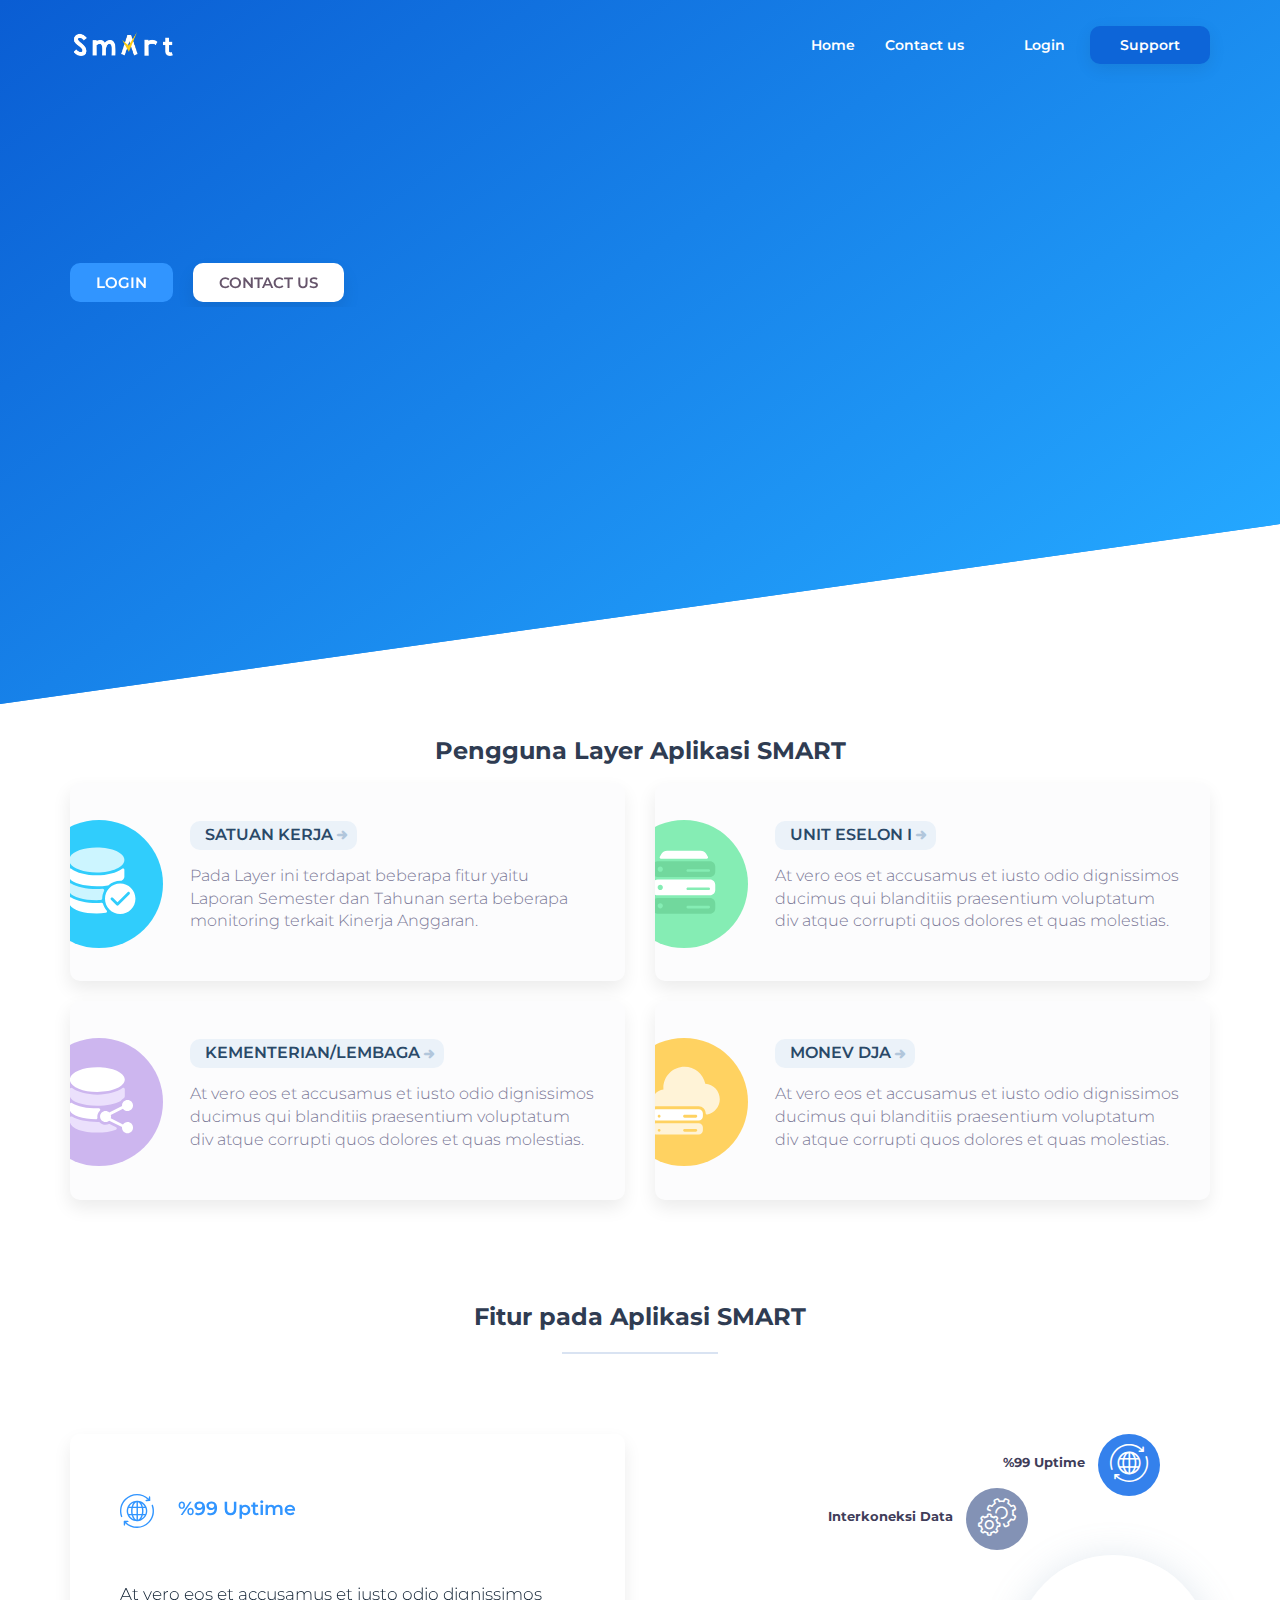
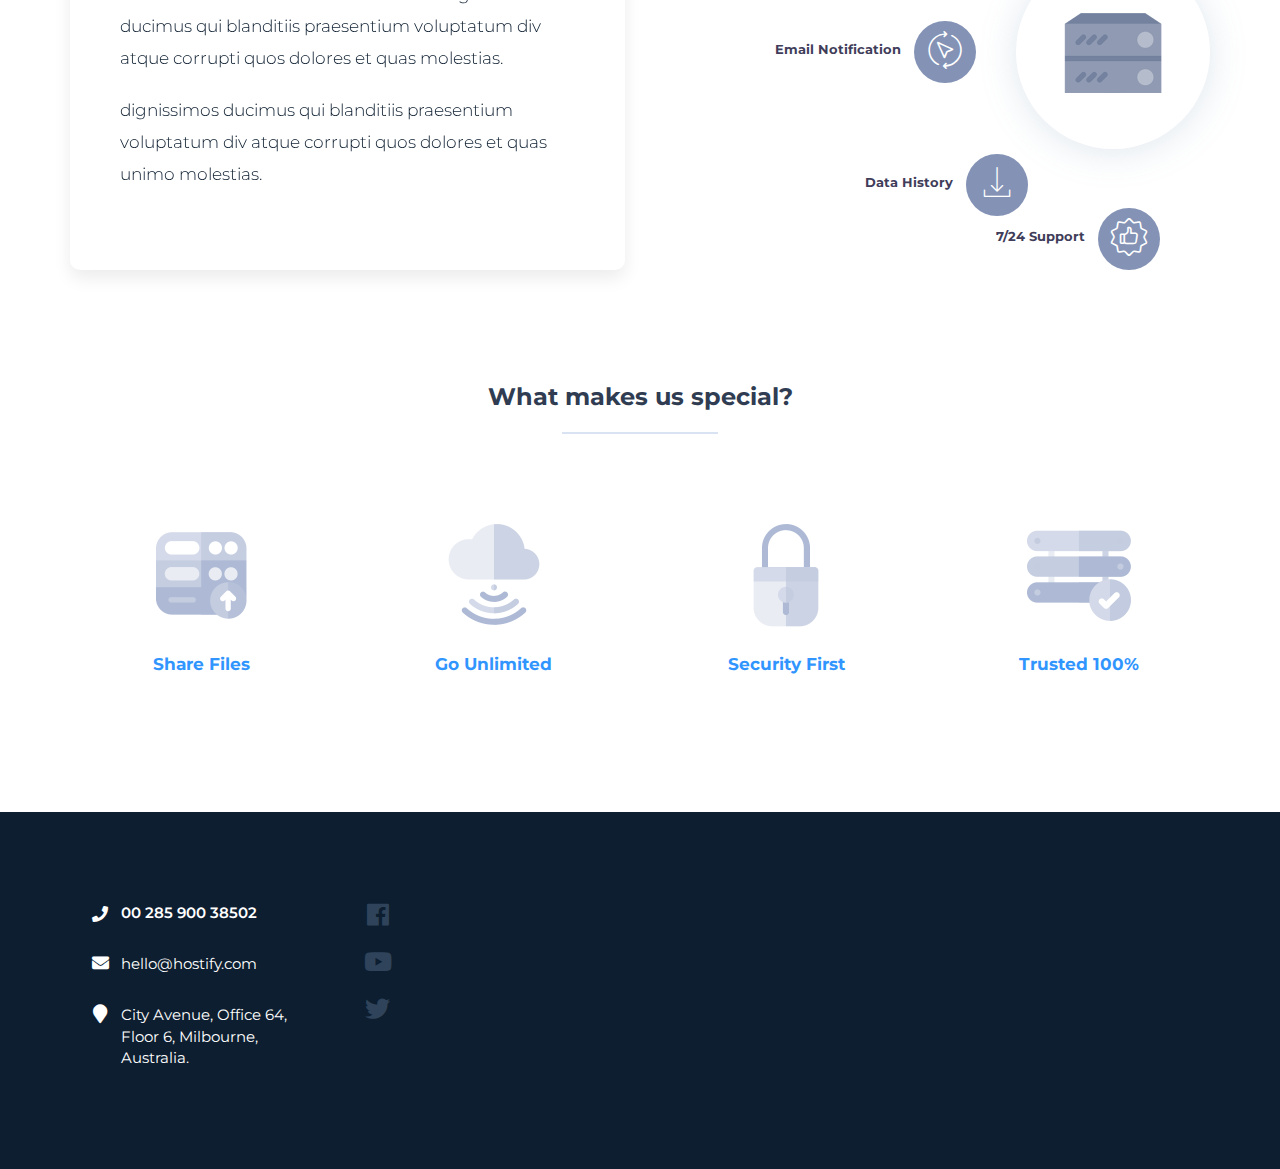
==== index.html @ e8f820e5 "Update index.html" ====
<!doctype html>
<html>
<head>
<meta charset="UTF-8">
<meta name="viewport" content="width=device-width, initial-scale=1.0,maximum-scale=1.0, user-scalable=no">
<title>Monev Kemenkeu</title>
<link rel="stylesheet" type="text/css" href="css/bootstrap.min.css">
<link rel="stylesheet" type="text/css" href="css/bootstrap-slider.min.css">
<link rel="stylesheet" type="text/css" href="css/fontawesome-all.min.css">
<link rel="stylesheet" type="text/css" href="css/slick.css">
<link rel="stylesheet" type="text/css" href="css/style.css">
<link rel="stylesheet" type="text/css" href="css/custom.css">
</head>

<body>
<div id="header-holder" class="main-header">
    <div class="bg-animation">
        <div class="graphic-show">
            <img class="fix-size" src="images/graphic1.png" alt="">
            <img class="img img1" src="images/graphic1.png" alt="">
            <img class="img img2" src="images/graphic2.png" alt="">
            <img class="img img3" src="images/graphic3.png" alt="">
        </div>
    </div>
    <nav id="nav" class="navbar navbar-default navbar-full">
        <div class="container-fluid">
            <div class="container container-nav">
                <div class="row">
                    <div class="col-md-12">
                        <div class="navbar-header">
                            <button aria-expanded="false" type="button" class="navbar-toggle collapsed" data-toggle="collapse" data-target="#bs">
                                <span class="icon-bar"></span>
                                <span class="icon-bar"></span>
                                <span class="icon-bar"></span>
                            </button>
                            <a class="logo-holder" href="index.html">
                                <div class="logo" style="width:150px;height:25px"></div>
                            </a>
                        </div>
                        <div style="height: 1px;" role="main" aria-expanded="false" class="navbar-collapse collapse" id="bs">
                            <ul class="nav navbar-nav navbar-right">
                                <li><a href="index.html">Home</a></li>
                                <li><a href="contact.html">Contact us</a></li>
                                <li><a class="login-button" href="https://monev.kemenkeu.go.id/">Login</a></li>
                                <li class="support-button-holder support-dropdown">
                                    <a class="support-button" href="#">Support</a>
                                    <ul class="dropdown-menu">
                                      <li><a href="#"><i class="fas fa-phone"></i>Call Center : 14090 ext 2.</a></li>
                                      <li><a href="#"><i class="fas fa-comments"></i>Start a WhatsApp</a></li>
                                      <li><a href="#"><i class="fas fa-ticket-alt"></i>Open a ticket</a></li>
                                      <li><a href="#"><i class="fas fa-book"></i>Knowledge base</a></li>
                                    </ul>
                                </li>
                            </ul>
                        </div>
                    </div>
                </div>
            </div>
        </div>
    </nav>
    <div id="top-content" class="container-fluid">
        <div class="container">
            <div class="row">
                <div class="col-md-6">
                    <div id="main-slider">
                        <div class="slide">
                            <div class="noti-holder">
                                <a href="#">
                                    <div class="noti">
                                        <span class="badge">New</span><span class="text">Menu Monitoring Data Histori.</span>
                                    </div>
                                </a>
                            </div>
                            <div class="spacer"></div>
                        
                            <div class="btn-holder">
                                <a href="https://monev.kemenkeu.go.id/" class="ybtn ybtn-header-color">Login</a><a href="contact.html" class="ybtn ybtn-white ybtn-shadow">Contact Us</a>
                            </div>
                        </div>
                    </div>
                </div>
                <div class="col-md-6">
                    <img class="header-graphic" src="images/graphic1.png" alt="" />
                </div>
            </div>
        </div>
    </div>
</div>
<div id="services" class="container-fluid">
    <div class="container">
        <div class="row">
            <div class="col-md-12">
                <div class="row-title">Pengguna Layer Aplikasi SMART</div>
            </div>
        </div>
        <div class="row">
            <div class="col-sm-12 col-md-6">
                <div class="service-box">
                    <div class="service-icon">
                        <img src="images/service-icon1.svg" alt="">
                    </div>
                    <div class="service-title"><a href="#">Satuan Kerja</a></div>
                    <div class="service-details">
                        <p>Pada Layer ini terdapat beberapa fitur yaitu Laporan Semester dan Tahunan serta beberapa monitoring terkait Kinerja Anggaran.</p>
                    </div>
                </div>
            </div>
            <div class="col-sm-12 col-md-6">
                <div class="service-box">
                    <div class="service-icon">
                        <img src="images/service-icon2.svg" alt="">
                    </div>
                    <div class="service-title"><a href="#">Unit Eselon I</a></div>
                    <div class="service-details">
                        <p>At vero eos et accusamus et iusto odio dignissimos
ducimus qui blanditiis praesentium voluptatum div
atque corrupti quos dolores et quas molestias.</p>
                    </div>
                </div>
            </div>
            <div class="col-sm-12 col-md-6">
                <div class="service-box">
                    <div class="service-icon">
                        <img src="images/service-icon3.svg" alt="">
                    </div>
                    <div class="service-title"><a href="#">Kementerian/Lembaga</a></div>
                    <div class="service-details">
                        <p>At vero eos et accusamus et iusto odio dignissimos
ducimus qui blanditiis praesentium voluptatum div
atque corrupti quos dolores et quas molestias.</p>
                    </div>
                </div>
            </div>
            <div class="col-sm-12 col-md-6">
                <div class="service-box">
                    <div class="service-icon">
                        <img src="images/service-icon4.svg" alt="">
                    </div>
                    <div class="service-title"><a href="#">Monev DJA</a></div>
                    <div class="service-details">
                        <p>At vero eos et accusamus et iusto odio dignissimos
ducimus qui blanditiis praesentium voluptatum div
atque corrupti quos dolores et quas molestias.</p>
                    </div>
                </div>
            </div>
        </div>
    </div>
</div>
<div id="features" class="container-fluid">
    <div class="container">
        <div class="row">
            <div class="col-xs-12">
                <div class="row-title">Fitur pada Aplikasi SMART</div>
                <div class="row-subtitle"></div>
            </div>
        </div>
        <div class="row rtl-cols">
            <div class="col-sm-12 col-md-6">
                <div id="features-links-holder">
                    <div class="icons-axis">
                        <img src="images/features-icon.png" alt="">
                    </div>
                    <div class="feature-icon-holder feature-icon-holder1 opened" data-id="1">
                        <div class="animation-holder"><div class="special-gradiant"></div></div>
                        <div class="feature-icon"><i class="htfy htfy-worldwide"></i></div>
                        <div class="feature-title">%99 Uptime</div>
                    </div>
                    <div class="feature-icon-holder feature-icon-holder2" data-id="2">
                        <div class="animation-holder"><div class="special-gradiant"></div></div>
                        <div class="feature-icon"><i class="htfy htfy-cogwheel"></i></div>
                        <div class="feature-title">Interkoneksi Data</div>
                    </div>
                    <div class="feature-icon-holder feature-icon-holder3" data-id="3">
                        <div class="animation-holder"><div class="special-gradiant"></div></div>
                        <div class="feature-icon"><i class="htfy htfy-location"></i></div>
                        <div class="feature-title">Email Notification</div>
                    </div>
                    <div class="feature-icon-holder feature-icon-holder4" data-id="4">
                        <div class="animation-holder"><div class="special-gradiant"></div></div>
                        <div class="feature-icon"><i class="htfy htfy-download"></i></div>
                        <div class="feature-title">Data History</div>
                    </div>
                    <div class="feature-icon-holder feature-icon-holder5" data-id="5">
                        <div class="animation-holder"><div class="special-gradiant"></div></div>
                        <div class="feature-icon"><i class="htfy htfy-like"></i></div>
                        <div class="feature-title">7/24 Support</div>
                    </div>
                </div>
            </div>
            <div class="col-sm-12 col-md-6">
                <div id="features-holder">
                    <div class="feature-box feature-d1 show-details">
                        <div class="feature-title-holder">
                            <span class="feature-icon"><i class="htfy htfy-worldwide"></i></span>
                            <span class="feature-title">%99 Uptime</span>
                        </div>
                        <div class="feature-details">
                            <p>At vero eos et accusamus et iusto odio dignissimos
                                ducimus qui blanditiis praesentium voluptatum div
                                atque corrupti quos dolores et quas molestias.</p>

                            <p>dignissimos ducimus qui blanditiis praesentium
                                voluptatum div atque corrupti quos dolores et quas
                                unimo molestias.</p>
                        </div>
                    </div>
                    <div class="feature-box feature-d2">
                        <div class="feature-title-holder">
                            <span class="feature-icon"><i class="htfy htfy-cogwheel"></i></span>
                            <span class="feature-title">Interkoneksi Data</span>
                        </div>
                        <div class="feature-details">
                            <p>At vero eos et accusamus et iusto odio dignissimos
                                ducimus qui blanditiis praesentium voluptatum div
                                atque corrupti quos dolores et quas molestias.</p>

                            <p>dignissimos ducimus qui blanditiis praesentium
                                voluptatum div atque corrupti quos dolores et quas
                                unimo molestias.</p>
                        </div>
                    </div>
                    <div class="feature-box feature-d3">
                        <div class="feature-title-holder">
                            <span class="feature-icon"><i class="htfy htfy-location"></i></span>
                            <span class="feature-title">Email Notification</span>
                        </div>
                        <div class="feature-details">
                            <p>At vero eos et accusamus et iusto odio dignissimos
                                ducimus qui blanditiis praesentium voluptatum div
                                atque corrupti quos dolores et quas molestias.</p>

                            <p>dignissimos ducimus qui blanditiis praesentium
                                voluptatum div atque corrupti quos dolores et quas
                                unimo molestias.</p>
                        </div>
                    </div>
                    <div class="feature-box feature-d4">
                        <div class="feature-title-holder">
                            <span class="feature-icon"><i class="htfy htfy-download"></i></span>
                            <span class="feature-title">Data History</span>
                        </div>
                        <div class="feature-details">
                            <p>At vero eos et accusamus et iusto odio dignissimos
                                ducimus qui blanditiis praesentium voluptatum div
                                atque corrupti quos dolores et quas molestias.</p>

                            <p>dignissimos ducimus qui blanditiis praesentium
                                voluptatum div atque corrupti quos dolores et quas
                                unimo molestias.</p>
                        </div>
                    </div>
                    <div class="feature-box feature-d5">
                        <div class="feature-title-holder">
                            <span class="feature-icon"><i class="htfy htfy-like"></i></span>
                            <span class="feature-title">7/24 Support</span>
                        </div>
                        <div class="feature-details">
                            <p>At vero eos et accusamus et iusto odio dignissimos
                                ducimus qui blanditiis praesentium voluptatum div
                                atque corrupti quos dolores et quas molestias.</p>

                            <p>dignissimos ducimus qui blanditiis praesentium
                                voluptatum div atque corrupti quos dolores et quas
                                unimo molestias.</p>
                        </div>
                    </div>

                </div>
            </div>
        </div>
    </div>
</div>
<div id="ifeatures" class="container-fluid">
    <div class="container">
        <div class="row">
            <div class="col-md-12">
                <div class="row-title">What makes us special?</div>
                <div class="row-subtitle"></div>
            </div>
        </div>
        <div class="row">
            <div class="col-sm-6 col-md-3">
                <div class="feature-box">
                    <div class="feature-icon">
                        <img src="images/feature1.png" alt="">
                    </div>
                    <div class="feature-title">Share Files</div>
                </div>
            </div>
            <div class="col-sm-6 col-md-3">
                <div class="feature-box">
                    <div class="feature-icon">
                        <img src="images/feature2.png" alt="">
                    </div>
                    <div class="feature-title">Go Unlimited</div>
                </div>
            </div>
            <div class="col-sm-6 col-md-3">
                <div class="feature-box">
                    <div class="feature-icon">
                        <img src="images/feature3.png" alt="">
                    </div>
                    <div class="feature-title">Security First</div>
                </div>
            </div>
            <div class="col-sm-6 col-md-3">
                <div class="feature-box">
                    <div class="feature-icon">
                        <img src="images/feature4.png" alt="">
                    </div>
                    <div class="feature-title">Trusted 100%</div>
                </div>
            </div>
        </div>
    </div>
</div>
<div id="footer" class="container-fluid">
    <div class="container">
        <div class="row">
            <div class="col-xs-6 col-sm-4 col-md-3">
                <div class="address-holder">
                    <div class="phone"><i class="fas fa-phone"></i> 00 285 900 38502</div>
                    <div class="email"><i class="fas fa-envelope"></i> hello@hostify.com</div>
                    <div class="address">
                        <i class="fas fa-map-marker"></i> 
                        <div>City Avenue, Office 64,<br>
                            Floor 6,  Milbourne,<br>
                            Australia.</div>
                    </div>
                </div>
            </div>
            <div class="col-xs-12 col-sm-1 col-md-1">
                <div class="social-menu-holder">
                    <ul class="social-menu">
                        <li><a href="#"><i class="fab fa-facebook"></i></a></li>
                        <li><a href="#"><i class="fab fa-youtube"></i></a></li>
                        <li><a href="#"><i class="fab fa-twitter"></i></a></li>
                    </ul>
                </div>
            </div>
        </div>
    </div>
</div>
<script src="js/jquery.min.js"></script>
<script src="js/bootstrap.min.js"></script>
<script src="js/bootstrap-slider.min.js"></script>
<script src="js/slick.min.js"></script>
<script src="js/main.js"></script>
</body>
</html>
---- css/style.css ----
/*------------------------------------------------------------------
 * Theme Name: Hostify Responsive Template
 * Theme URI: http://www.brandio.io/envato/hostify
 * Author: Brandio
 * Author URI: http://www.brandio.io/
 * Description: A Bootstrap Responsive HTML5 Template
 * Version: 2.0
 * Licensed under MIT (https://github.com/twbs/bootstrap/blob/master/LICENSE)
 * Bootstrap v3.3.7 (http://getbootstrap.com)
 * Copyright 2019 Brandio.
 -------------------------------------------------------------------*/
/*------------------------------------------------------------------
[Table of contents]

1. General Styles.
2. Header Styles.
3. Top Content Styles.
4. info Section Styles.
5. Services Section Styles.
6. Message Section Styles.
7. Pricing Section Styles.
8. Custom Plan Section Styles.
9. Features Section Styles.
10. Testimonials Section Styles.
11. More Features Section Styles.
12. Footer Section Styles.
13. Sign in - Sign up Pages Styles.
14. Inner Pages Styles.
15. Responsive Styles.
-------------------------------------------------------------------*/
@import url("https://fonts.googleapis.com/css?family=Montserrat:200,300,400,500,600,700");

@import url("https://fonts.googleapis.com/css?family=Rubik:400,500");

@import url("../fonts/hostify.css");
/*------------------------------------------------------------------
	1. General Styles
-------------------------------------------------------------------*/
*, body {
    font-family: 'Montserrat', sans-serif;
    font-weight: 400;
    -webkit-font-smoothing: antialiased;
    text-rendering: optimizeLegibility;
    -moz-osx-font-smoothing: grayscale;
}

a, input[type="submit"] {
    -webkit-transition: all 0.3s ease;
    transition: all 0.3s ease;
}

.rtl-cols div[class^="col-"] {
    float: right;
}

.slick-track {
    -webkit-transition: none;
    transition: none;
}

.slick-slide {
    cursor: pointer;
    outline: 0;
}

.slick-dots {
    position: absolute;
    left: 0;
    bottom: 0;
    width: 100%;
    list-style: none;
    padding: 0;
    margin: 0;
    text-align: center;
}

.slick-dots li {
    display: inline-block;
    text-indent: -9999px;
    white-space: nowrap;
    border: 0;
    width: 8px;
    height: 8px;
    border-radius: 8px;
    background-color: #ffffff;
    opacity: 0.5;
    margin-left: 5px;
    -webkit-box-shadow: 0 0 10px 0 rgba(0, 0, 0, 0.5);
    box-shadow: 0 0 10px 0 rgba(0, 0, 0, 0.5);
}

.slick-dots li.slick-active {
    opacity: 1;
}

.row-title {
    text-align: center;
    font-size: 24px;
    font-weight: 700;
    color: #2F3C52;
    position: relative;
    margin-top: 30px;
    margin-top: 0;
    margin-bottom: 5px;
}

.row-title.grey-color {
    color: #44494f;
    margin-bottom: 20px;
}

.row-title.grey-color:after {
    background-color: #44494f;
    bottom: -6px;
}

.row-subtitle {
    position: relative;
    text-align: center;
    font-size: 19px;
    color: #7D8EA8;
    font-weight: 400;
    margin-bottom: 50px;
}

.row-subtitle:after {
    position: absolute;
    content: "";
    width: 156px;
    height: 2px;
    background-color: #D9E3F2;
    left: 50%;
    margin-left: -78px;
    bottom: -15px;
}

.row-icon {
    text-align: center;
}

.row-icon .pricing-icon {
    position: relative;
    width: 88px;
    height: 88px;
    display: inline-block;
    border-radius: 200px;
    overflow: hidden;
    z-index: 100;
    background-color: #ffffff;
    border: 2px solid #cfced6;
    animation-name: little-move;
}

.row-icon .pricing-icon .htfy {
    color: #ffffff;
    font-size: 45px;
    margin-top: 21px;
}

.row-icon .pricing-icon .htfy-technology {
    margin-top: 26px;
}

.row-icon .pricing-icon [class*="fa"] {
    color: #ffffff;
    font-size: 40px;
    margin-top: 25px;
}

.row-icon .pricing-icon.color1 .htfy, .row-icon .pricing-icon.color1 [class*="fa"] {
    color: #3195ff;
}

.row-icon .pricing-icon.color2 .htfy, .row-icon .pricing-icon.color2 [class*="fa"] {
    color: #5d9cec;
}

.row-icon .pricing-icon.color3 .htfy, .row-icon .pricing-icon.color3 [class*="fa"] {
    color: #65d692;
}

.ybtn {
    border: 0;
    border-radius: 10px;
    font-size: 15px;
    font-weight: 600;
    text-transform: uppercase;
    padding: 9px 26px;
    margin: 5px 10px;
    display: inline-block;
    white-space: nowrap;
    outline: none;
    -webkit-transition: all 0.3s ease 0s;
    transition: all 0.3s ease 0s;
    -webkit-transform: scale(1);
    -moz-transform: scale(1);
    -ms-transform: scale(1);
    transform: scale(1);
}

.ybtn:hover, .ybtn:focus {
    text-decoration: none;
    -webkit-transform: scale(0.95);
    -moz-transform: scale(0.95);
    -ms-transform: scale(0.95);
    transform: scale(0.95);
}

.ybtn-small {
    border-radius: 8px;
    font-size: 13px;
    font-weight: 600;
    text-transform: none;
    padding: 5px 15px;
    margin: 2px 4px;
}

.ybtn-shadow {
    -webkit-box-shadow: 0 9px 18px rgba(0, 0, 0, 0.08);
    box-shadow: 0 9px 18px rgba(0, 0, 0, 0.08);
}

.ybtn-accent-color {
    color: #ffffff;
    background-color: #3195ff;
}

.ybtn-accent-color:hover, .ybtn-accent-color:focus {
    color: #ffffff;
    background-color: #1888ff;
}

.ybtn-header-color {
    color: #ffffff;
    background-color: #3195ff;
}

.ybtn-header-color:hover, .ybtn-header-color:focus {
    color: #ffffff;
    background-color: #1888ff;
}

.ybtn-other-color {
    color: #ffffff;
    background-color: #332f5c;
}

.ybtn-other-color:hover, .ybtn-other-color:focus {
    color: #ffffff;
    background-color: #201e3a;
}

.ybtn-purple-text {
    color: #3195ff;
    background-color: transparent;
}

.ybtn-purple-text:hover, .ybtn-purple-text:focus {
    color: #1888ff;
}

.ybtn-purple {
    color: #ffffff;
    background-color: #756de7;
}

.ybtn-purple:hover, .ybtn-purple:focus {
    color: #ffffff;
    background-color: #6961d4;
}

.ybtn-purple-text {
    color: #756de7;
    background-color: transparent;
}

.ybtn-purple-text:hover, .ybtn-purple-text:focus {
    color: #6961d4;
}

.ybtn-white {
    color: #66556b;
    background-color: #ffffff;
}

.ybtn-white:hover, .ybtn-white:focus {
    color: #000;
    background-color: #ffffff;
}

.ybtn-pink {
    color: #ffffff;
    background-color: #ed52f8;
}

.ybtn-pink:hover, .ybtn-pink:focus {
    color: #ffffff;
    background-color: #e14eeb;
}

.special-gradiant {
  /* Permalink - use to edit and share this gradient: http://colorzilla.com/gradient-editor/#000000+0,000000+100&0+0,0+4,1+5,0+6,0+9,1+10,0+11,0+14,1+15,0+16,0+19,1+20,0+21,0+24,1+25,0+26,0+29,1+30,0+31,0+34,1+35,0+36,0+39,1+40,0+41,0+44,1+45,0+46,0+49,1+50,0+51,0+54,1+55,0+56,0+59,1+60,0+61,0+64,1+65,0+66,1+65,0+69,1+70,0+71,0+74,1+75,0+76,0+79,1+80,0+81,0+84,1+85,0+86,0+89,1+90,0+91,0+94,1+95,0+96,0+100 */
    background: -moz-linear-gradient(-45deg, rgba(0, 0, 0, 0) 0%, rgba(0, 0, 0, 0) 4%, black 5%, rgba(0, 0, 0, 0) 6%, rgba(0, 0, 0, 0) 9%, black 10%, rgba(0, 0, 0, 0) 11%, rgba(0, 0, 0, 0) 14%, black 15%, rgba(0, 0, 0, 0) 16%, rgba(0, 0, 0, 0) 19%, black 20%, rgba(0, 0, 0, 0) 21%, rgba(0, 0, 0, 0) 24%, black 25%, rgba(0, 0, 0, 0) 26%, rgba(0, 0, 0, 0) 29%, black 30%, rgba(0, 0, 0, 0) 31%, rgba(0, 0, 0, 0) 34%, black 35%, rgba(0, 0, 0, 0) 36%, rgba(0, 0, 0, 0) 39%, black 40%, rgba(0, 0, 0, 0) 41%, rgba(0, 0, 0, 0) 44%, black 45%, rgba(0, 0, 0, 0) 46%, rgba(0, 0, 0, 0) 49%, black 50%, rgba(0, 0, 0, 0) 51%, rgba(0, 0, 0, 0) 54%, black 55%, rgba(0, 0, 0, 0) 56%, rgba(0, 0, 0, 0) 59%, black 60%, rgba(0, 0, 0, 0) 61%, rgba(0, 0, 0, 0) 64%, black 65%, rgba(0, 0, 0, 0) 66%, rgba(0, 0, 0, 0) 69%, black 70%, rgba(0, 0, 0, 0) 71%, rgba(0, 0, 0, 0) 74%, black 75%, rgba(0, 0, 0, 0) 76%, rgba(0, 0, 0, 0) 79%, black 80%, rgba(0, 0, 0, 0) 81%, rgba(0, 0, 0, 0) 84%, black 85%, rgba(0, 0, 0, 0) 86%, rgba(0, 0, 0, 0) 89%, black 90%, rgba(0, 0, 0, 0) 91%, rgba(0, 0, 0, 0) 94%, black 95%, rgba(0, 0, 0, 0) 96%, rgba(0, 0, 0, 0) 100%);
  /* FF3.6-15 */
    background: -webkit-linear-gradient(-45deg, rgba(0, 0, 0, 0) 0%, rgba(0, 0, 0, 0) 4%, black 5%, rgba(0, 0, 0, 0) 6%, rgba(0, 0, 0, 0) 9%, black 10%, rgba(0, 0, 0, 0) 11%, rgba(0, 0, 0, 0) 14%, black 15%, rgba(0, 0, 0, 0) 16%, rgba(0, 0, 0, 0) 19%, black 20%, rgba(0, 0, 0, 0) 21%, rgba(0, 0, 0, 0) 24%, black 25%, rgba(0, 0, 0, 0) 26%, rgba(0, 0, 0, 0) 29%, black 30%, rgba(0, 0, 0, 0) 31%, rgba(0, 0, 0, 0) 34%, black 35%, rgba(0, 0, 0, 0) 36%, rgba(0, 0, 0, 0) 39%, black 40%, rgba(0, 0, 0, 0) 41%, rgba(0, 0, 0, 0) 44%, black 45%, rgba(0, 0, 0, 0) 46%, rgba(0, 0, 0, 0) 49%, black 50%, rgba(0, 0, 0, 0) 51%, rgba(0, 0, 0, 0) 54%, black 55%, rgba(0, 0, 0, 0) 56%, rgba(0, 0, 0, 0) 59%, black 60%, rgba(0, 0, 0, 0) 61%, rgba(0, 0, 0, 0) 64%, black 65%, rgba(0, 0, 0, 0) 66%, rgba(0, 0, 0, 0) 69%, black 70%, rgba(0, 0, 0, 0) 71%, rgba(0, 0, 0, 0) 74%, black 75%, rgba(0, 0, 0, 0) 76%, rgba(0, 0, 0, 0) 79%, black 80%, rgba(0, 0, 0, 0) 81%, rgba(0, 0, 0, 0) 84%, black 85%, rgba(0, 0, 0, 0) 86%, rgba(0, 0, 0, 0) 89%, black 90%, rgba(0, 0, 0, 0) 91%, rgba(0, 0, 0, 0) 94%, black 95%, rgba(0, 0, 0, 0) 96%, rgba(0, 0, 0, 0) 100%);
  /* Chrome10-25,Safari5.1-6 */
    background: linear-gradient(135deg, rgba(0, 0, 0, 0) 0%, rgba(0, 0, 0, 0) 4%, black 5%, rgba(0, 0, 0, 0) 6%, rgba(0, 0, 0, 0) 9%, black 10%, rgba(0, 0, 0, 0) 11%, rgba(0, 0, 0, 0) 14%, black 15%, rgba(0, 0, 0, 0) 16%, rgba(0, 0, 0, 0) 19%, black 20%, rgba(0, 0, 0, 0) 21%, rgba(0, 0, 0, 0) 24%, black 25%, rgba(0, 0, 0, 0) 26%, rgba(0, 0, 0, 0) 29%, black 30%, rgba(0, 0, 0, 0) 31%, rgba(0, 0, 0, 0) 34%, black 35%, rgba(0, 0, 0, 0) 36%, rgba(0, 0, 0, 0) 39%, black 40%, rgba(0, 0, 0, 0) 41%, rgba(0, 0, 0, 0) 44%, black 45%, rgba(0, 0, 0, 0) 46%, rgba(0, 0, 0, 0) 49%, black 50%, rgba(0, 0, 0, 0) 51%, rgba(0, 0, 0, 0) 54%, black 55%, rgba(0, 0, 0, 0) 56%, rgba(0, 0, 0, 0) 59%, black 60%, rgba(0, 0, 0, 0) 61%, rgba(0, 0, 0, 0) 64%, black 65%, rgba(0, 0, 0, 0) 66%, rgba(0, 0, 0, 0) 69%, black 70%, rgba(0, 0, 0, 0) 71%, rgba(0, 0, 0, 0) 74%, black 75%, rgba(0, 0, 0, 0) 76%, rgba(0, 0, 0, 0) 79%, black 80%, rgba(0, 0, 0, 0) 81%, rgba(0, 0, 0, 0) 84%, black 85%, rgba(0, 0, 0, 0) 86%, rgba(0, 0, 0, 0) 89%, black 90%, rgba(0, 0, 0, 0) 91%, rgba(0, 0, 0, 0) 94%, black 95%, rgba(0, 0, 0, 0) 96%, rgba(0, 0, 0, 0) 100%);
  /* W3C, IE10+, FF16+, Chrome26+, Opera12+, Safari7+ */
    filter: progid:DXImageTransform.Microsoft.gradient( startColorstr='#00000000', endColorstr='#00000000',GradientType=1 );
  /* IE6-9 fallback on horizontal gradient */
    position: absolute;
    left: 0;
    top: 50%;
    margin-top: -90%;
    width: 158px;
    height: 158px;
    z-index: -1;
    opacity: 0.15;
    animation-duration: 1s;
    animation-timing-function: linear;
    animation-iteration-count: infinite;
}

@keyframes little-move {
    0% {
        left: 0;
    }

    100% {
        left: -15px;
    }
}

/*
::selection {
  background: #9e57f9;
}
::-moz-selection {
  background: #9e57f9;
}
*/
/*------------------------------------------------------------------
	2. Header Styles
-------------------------------------------------------------------*/
#header-holder {
    position: relative;
    z-index: 100;
    background-color: #ffffff;
    padding-top: 15px;
}

#header-holder .bg-animation {
    position: absolute;
    opacity: 1;
    left: 0%;
    top: -20%;
    width: 100%;
    height: 108%;
    background-image: url(../images/headbg.svg);
    background-repeat: no-repeat;
    background-size: 100% 100%;
    background-color: #1886eb;
    -webkit-transform: skewY(-10deg);
    -moz-transform: skewY(-10deg);
    -ms-transform: skewY(-10deg);
    transform: skewY(-10deg);
    z-index: -1;
}

#header-holder.inner-header {
    position: relative;
}

#header-holder.inner-header:before {
    position: absolute;
    content: "";
    top: 0;
    left: 0;
    width: 100%;
    height: 100%;
    background-repeat: repeat-x;
    background-image: -webkit-linear-gradient(120deg, #0a5dd3, #24a7ff);
    background-image: -o-linear-gradient(120deg, #0a5dd3, #24a7ff);
    background-image: linear-gradient(120deg, #0a5dd3, #24a7ff);
}

#header-holder.inner-header .bg-animation {
    opacity: 1;
    top: 0;
    height: 100%;
    background-image: inherit;
    background-color: #1886eb;
    -webkit-transform: skewY(0deg);
    -moz-transform: skewY(0deg);
    -ms-transform: skewY(0deg);
    transform: skewY(0deg);
    display: none;
}

#header-holder #nav {
    border: 0;
    background-color: transparent;
}

@media (min-width: 1800px) {
    #header-holder:not(.inner-header):before {
        content: "";
        position: absolute;
        left: 0;
        top: 0;
        width: 100%;
        height: 60%;
        background-color: #1886eb;
        -webkit-transform: skewY(-10deg);
        -moz-transform: skewY(-10deg);
        -ms-transform: skewY(-10deg);
        transform: skewY(-10deg);
        -webkit-transform-origin: left top;
        -moz-transform-origin: left top;
        -ms-transform-origin: left top;
        transform-origin: left top;
        z-index: -1;
    }

    #header-holder.main-header:before {
        display: none !important;
    }
}

.logo-holder {
    font-family: 'Rubik', sans-serif;
    color: #ffffff;
    font-size: 19px;
    font-weight: 500;
    cursor: pointer;
    display: inline-block;
    padding-top: 17px;
    -webkit-transition: all 0.3s ease 0s;
    transition: all 0.3s ease 0s;
}

.logo-holder:hover, .logo-holder:focus {
    color: #ffffff;
    text-decoration: none;
}

.logo-holder .logo {
    display: inline-block;
    background-image: url(../images/logo.png);
    background-size: contain;
    background-repeat: no-repeat;
}

svg.logo {
    width: 62px;
    height: auto;
}

svg.logo text {
    font-family: 'Rubik', sans-serif;
    font-weight: 500;
    fill: #ffffff;
}

.navbar-collapse-centered {
    text-align: center;
}

.navbar-nav-centered {
    display: inline-block;
    float: none;
}

.navbar-default .navbar-collapse, .navbar-default .navbar-form {
    border-color: rgba(231, 231, 231, 0.2);
}

.navbar {
    border: 0;
    border-radius: 0;
    margin-bottom: 0;
}

.navbar-default .navbar-nav > li > a {
    color: #fff;
    font-size: 14px;
    font-weight: 600;
    -webkit-transition: all 0.3s ease 0s;
    transition: all 0.3s ease 0s;
}

.navbar-default .navbar-nav > li > a:hover, .navbar-default .navbar-nav > li > a:focus {
    color: rgba(255, 255, 255, 0.6);
}

.navbar-default .navbar-nav > li > a.login-button {
    margin-left: 30px;
}

.navbar-default .navbar-nav > .active a, .navbar-default .navbar-nav > .active a:focus, .navbar-default .navbar-nav > .active a:hover {
    color: #dbc2fe;
    background-color: transparent;
}

.support-button-holder {
    border-radius: 4px;
}

.support-button-holder a.support-button {
    display: inline-block;
    position: relative;
    cursor: pointer;
    padding: 9px 30px;
    background-color: #0d65d8;
    border-radius: 10px;
    color: #ffffff;
    opacity: 1;
    margin-top: 11px;
    margin-left: 10px;
    font-weight: 600;
    font-size: 14px;
    -webkit-box-shadow: 0 5px 17px 0 rgba(0, 0, 0, 0.08);
    box-shadow: 0 5px 17px 0 rgba(0, 0, 0, 0.08);
    -webkit-transition: all 0.3s ease 0s;
    transition: all 0.3s ease 0s;
}

.support-button-holder a.support-button:hover, .support-button-holder a.support-button:focus {
    border-radius: 10px;
    background-color: #0c5cc5 !important;
    color: #ffffff !important;
    opacity: 1 !important;
}

@media (min-width: 768px) {
    .navbar-nav > li > a {
        padding-top: 20px;
        padding-bottom: 20px;
    }
}

.navbar-default .navbar-toggle {
    border: 0px;
    -webkit-transition: all 0.3s ease 0s;
    transition: all 0.3s ease 0s;
}

.navbar-default .navbar-toggle .icon-bar {
    background-color: #ffffff;
}

.navbar-default .navbar-toggle:hover, .navbar-default .navbar-toggle:focus {
    background-color: transparent;
    opacity: 0.7;
}

.navbar-toggle {
    margin-top: 17px;
}

.navbar-nav > li > .dropdown-menu {
    border-radius: 10px;
}

.dropdown-menu, .navbar-main .dropdown-menu {
    background-color: #ffffff;
    min-width: 160px;
    border: 0;
    padding: 12px 12px;
    border-radius: 10px;
    -webkit-box-shadow: 0 6px 15px rgba(0, 0, 0, 0.1);
    box-shadow: 0 6px 15px rgba(0, 0, 0, 0.1);
    -webkit-transition: all 0.3s cubic-bezier(0.78, 0.74, 0.25, 1);
    transition: all 0.3s cubic-bezier(0.78, 0.74, 0.25, 1);
    z-index: 9999;
}

.dropdown:hover .dropdown-menu, .dropdown:focus .dropdown-menu {
    display: block;
    -webkit-transform: scale(1, 1);
    -moz-transform: scale(1, 1);
    -ms-transform: scale(1, 1);
    transform: scale(1, 1);
    opacity: 1;
}

.dropdown-menu {
    display: block;
    -webkit-transform-origin: 75% 0%;
    -moz-transform-origin: 75% 0%;
    -ms-transform-origin: 75% 0%;
    transform-origin: 75% 0%;
    -webkit-transform: scale(0, 0);
    -moz-transform: scale(0, 0);
    -ms-transform: scale(0, 0);
    transform: scale(0, 0);
    -webkit-transition: all 0.3s cubic-bezier(0.78, 0.74, 0.25, 1);
    transition: all 0.3s cubic-bezier(0.78, 0.74, 0.25, 1);
}

.dropdown-menu:before {
    position: absolute;
    content: "";
    top: -7px;
    right: 40px;
    width: 0;
    height: 0;
    border-left: 7px solid transparent;
    border-right: 7px solid transparent;
    border-bottom: 7px solid #ffffff;
}

.dropdown-menu > li > a {
    color: #69677e;
    font-size: 14px;
    font-weight: 600;
    text-decoration: none;
    display: block;
    padding: 5px 12px;
    border-radius: 10px;
    -webkit-transition: all 0.3s ease 0s;
    transition: all 0.3s ease 0s;
}

.dropdown-menu > li > a:focus, .dropdown-menu > li > a:hover {
    color: #3195ff;
    background-color: #f7f6f8;
}

.dropdown-menu.dropdown-mega {
    z-index: 9998;
    padding: 20px 0;
    margin-top: 12px !important;
    display: block;
    -webkit-transform-origin: 50% 0%;
    -moz-transform-origin: 50% 0%;
    -ms-transform-origin: 50% 0%;
    transform-origin: 50% 0%;
    -webkit-transform: scale(1, 0);
    -moz-transform: scale(1, 0);
    -ms-transform: scale(1, 0);
    transform: scale(1, 0);
    -webkit-transition: all 0.3s cubic-bezier(0.78, 0.74, 0.25, 1);
    transition: all 0.3s cubic-bezier(0.78, 0.74, 0.25, 1);
    opacity: 0;
}

.dropdown-menu.dropdown-unity {
    -webkit-transform-origin: 85% 0%;
    -moz-transform-origin: 85% 0%;
    -ms-transform-origin: 85% 0%;
    transform-origin: 85% 0%;
}

.dropdown {
    -webkit-transition: all 0.3s ease 0s;
    transition: all 0.3s ease 0s;
}

.dropdown:hover .dropdown-menu, .dropdown:focus .dropdown-menu {
    display: block;
}

.dropdown.mega {
    position: inherit;
    -webkit-transition: all 0.3s ease 0s;
    transition: all 0.3s ease 0s;
}

.dropdown.mega > a {
    position: relative;
    z-index: 9999;
}

.dropdown.mega > a:before {
    position: absolute;
    content: "";
    bottom: -2px;
    left: 50%;
    margin-left: -2px;
    width: 0;
    height: 0;
    border-left: 7px solid transparent;
    border-right: 7px solid transparent;
    border-bottom: 7px solid #ffffff;
    opacity: 0;
    -webkit-transition: all 0.3s ease;
    transition: all 0.3s ease;
}

.dropdown.mega:hover > a:before, .dropdown.mega:focus > a:before {
    opacity: 1;
}

.dropdown.mega:hover .dropdown-menu.dropdown-mega, .dropdown.mega:focus .dropdown-menu.dropdown-mega {
    display: block;
    -webkit-transform: scale(1, 1);
    -moz-transform: scale(1, 1);
    -ms-transform: scale(1, 1);
    transform: scale(1, 1);
    opacity: 1;
}

.dropdown.mega .dropdown-menu.dropdown-mega:after {
    position: absolute;
    content: "";
    width: 100%;
    height: 12px;
    top: -12px;
    left: 0;
}

.dropdown.mega .dropdown-menu.dropdown-mega:before {
    display: none;
}

.dropdown.mega p {
    font-size: 15px;
    font-weight: 300;
    color: #7a7896;
    margin-top: 5px;
    padding: 10px;
}

.dropdown.unity-menu {
    -webkit-transition: all 0.3s ease 0s;
    transition: all 0.3s ease 0s;
}

.dropdown.unity-menu > a {
    position: relative;
    z-index: 9999;
}

.dropdown.unity-menu:hover > a:before, .dropdown.unity-menu:focus > a:before {
    opacity: 1;
}

.dropdown.unity-menu:hover .dropdown-menu.dropdown-unity, .dropdown.unity-menu:focus .dropdown-menu.dropdown-unity {
    display: block;
    -webkit-transform: scale(1, 1);
    -moz-transform: scale(1, 1);
    -ms-transform: scale(1, 1);
    transform: scale(1, 1);
    opacity: 1;
}

.dropdown.unity-menu .dropdown-menu.dropdown-unity:after {
    position: absolute;
    content: "";
    width: 100%;
    height: 12px;
    top: -12px;
    left: 0;
}

.dropdown.unity-menu p {
    font-size: 15px;
    font-weight: 300;
    color: #7a7896;
    margin-top: 5px;
    padding: 10px;
}

.unity-link {
    text-decoration: none !important;
    padding: 0 !important;
    background-color: transparent;
}

.unity-link:hover, .unity-link:focus {
    background-color: #EBF2F9 !important;
}

.unity-link:hover .unity-box:after, .unity-link:focus .unity-box:after {
    opacity: 1;
    right: 15px;
}

.unity-box {
    position: relative;
    padding: 13px 60px 13px 75px;
    border-radius: 8px;
    -webkit-transition: all 0.3s ease 0s;
    transition: all 0.3s ease 0s;
}

.unity-box:after {
    font-family: "hostify" !important;
    position: absolute;
    content: "\6b";
    font-size: 10px;
    top: 50%;
    margin-top: -7px;
    right: 20px;
    color: #B1C6DB;
    text-transform: none;
    font-weight: 600;
    opacity: 0;
    -webkit-transition: all 0.3s ease;
    transition: all 0.3s ease;
}

.unity-box .unity-icon {
    position: absolute;
    left: 18px;
    top: 50%;
    margin-top: -24px;
}

.unity-box .unity-icon .htfy {
    font-size: 45px;
}

.unity-box .unity-icon [class*="fa"] {
    font-size: 45px;
}

.unity-box .unity-icon img {
    width: 44px;
}

.unity-box .unity-title {
    font-size: 15px;
    font-weight: 600;
    color: #2A4968;
    text-transform: uppercase;
}

.unity-box .unity-details {
    font-size: 14px;
    font-weight: 300;
    color: #7A7896;
}

.mega-link {
    text-decoration: none !important;
}

.mega-box {
    position: relative;
    padding: 20px 20px 20px 90px;
    border-radius: 8px;
    -webkit-transition: all 0.3s ease 0s;
    transition: all 0.3s ease 0s;
}

.mega-box:hover, .mega-box:focus {
    background-color: #f3f3f7;
}

.mega-box.m-color1 .mega-icon {
    color: #756de7;
}

.mega-box.m-color1:hover .mega-icon, .mega-box.m-color1:focus .mega-icon {
    color: #6057e3;
}

.mega-box.m-color2 .mega-icon {
    color: #5d9cec;
}

.mega-box.m-color2:hover .mega-icon, .mega-box.m-color2:focus .mega-icon {
    color: #468ee9;
}

.mega-box.m-color3 .mega-icon {
    color: #65d692;
}

.mega-box.m-color3:hover .mega-icon, .mega-box.m-color3:focus .mega-icon {
    color: #51d184;
}

.mega-box .mega-icon {
    position: absolute;
    left: 20px;
    top: 50%;
    margin-top: -24px;
}

.mega-box .mega-icon .htfy {
    font-size: 45px;
}

.mega-box .mega-icon [class*="fa"] {
    font-size: 45px;
}

.mega-box .mega-title {
    font-size: 15px;
    font-weight: 600;
    color: #3f3d59;
}

.mega-box .mega-details {
    font-size: 15px;
    font-weight: 300;
    color: #7a7896;
}

.support-button-holder {
    perspective: 1000px;
    position: relative;
    z-index: 1000;
    -webkit-transition: all 0.3s ease 0s;
    transition: all 0.3s ease 0s;
}

.support-button-holder:hover .dropdown-menu, .support-button-holder:focus .dropdown-menu {
    display: block;
    -webkit-transform: scale(1);
    -moz-transform: scale(1);
    -ms-transform: scale(1);
    transform: scale(1);
    opacity: 1;
}

.support-button-holder .dropdown-menu {
    padding: 10px;
    margin-top: 12px !important;
    display: block;
    -webkit-transform-origin: 80% 0%;
    -moz-transform-origin: 80% 0%;
    -ms-transform-origin: 80% 0%;
    transform-origin: 80% 0%;
    -webkit-transform: scale(0);
    -moz-transform: scale(0);
    -ms-transform: scale(0);
    transform: scale(0);
    -webkit-transition: all 0.3s cubic-bezier(0.78, 0.74, 0.25, 1);
    transition: all 0.3s cubic-bezier(0.78, 0.74, 0.25, 1);
    opacity: 0;
}

.support-button-holder .dropdown-menu:before {
    position: absolute;
    content: "";
    top: -7px;
    right: 40px;
    width: 0;
    height: 0;
    border-left: 7px solid transparent;
    border-right: 7px solid transparent;
    border-bottom: 7px solid #ffffff;
}

.support-button-holder .dropdown-menu:after {
    position: absolute;
    content: "";
    width: 100%;
    height: 12px;
    top: -12px;
    left: 0;
}

.support-button-holder .dropdown-menu li a {
    display: inline-block;
    width: 100%;
    padding: 15px;
    font-size: 14px;
    font-weight: 700;
    color: #8b899e;
    -webkit-transition: all 0.3s ease 0s;
    transition: all 0.3s ease 0s;
}

.support-button-holder .dropdown-menu li a [class*="fa"], .support-button-holder .dropdown-menu li a i {
    color: #69677e;
    font-size: 17px;
    margin-right: 15px;
    -webkit-transition: all 0.3s ease 0s;
    transition: all 0.3s ease 0s;
}

.support-button-holder .dropdown-menu li a:hover, .support-button-holder .dropdown-menu li a:focus {
    color: #3195ff;
    background-color: #f7f6f8;
}

.support-button-holder .dropdown-menu li a:hover [class*="fa"], .support-button-holder .dropdown-menu li a:hover i, .support-button-holder .dropdown-menu li a:focus [class*="fa"], .support-button-holder .dropdown-menu li a:focus i {
    color: #65d66a;
}

/*------------------------------------------------------------------
	3. Top Content Styles
-------------------------------------------------------------------*/
#top-content {
    text-align: center;
    padding-top: 100px;
    padding-bottom: 40px;
}

#top-content .big-title {
    font-size: 48px;
    color: #ffffff;
    font-weight: 700;
    line-height: 62px;
    margin-bottom: 40px;
}

#top-content .big-title span {
    font-size: 48px;
    color: #84ebad;
    font-weight: 700;
}

#top-content p {
    font-size: 16px;
    font-weight: 300;
    line-height: 25px;
    color: rgba(255, 255, 255, 0.75);
    margin-bottom: 38px;
}

#top-content .domain-search-holder {
    margin-bottom: 120px;
}

#top-content .domain-search-holder input[type="text"] {
    padding: 20px 35px;
    border-radius: 10px;
    background-color: #f1f4f5;
    font-size: 18px;
    color: #87838e;
    border: 0;
    outline: 0;
    width: 100%;
    max-width: 420px;
    -webkit-transition: all 0.3s ease 0s;
    transition: all 0.3s ease 0s;
}

#top-content .domain-search-holder input[type="text"]:hover, #top-content .domain-search-holder input[type="text"]:focus {
    background-color: #f4f7f8;
}

#top-content .domain-search-holder input[type="submit"] {
    padding: 20px 30px;
    border-radius: 10px;
    background-color: #0d65d8;
    font-size: 18px;
    color: #ffffff;
    border: 0;
    margin-left: 8px;
    -webkit-transition: all 0.3s ease 0s;
    transition: all 0.3s ease 0s;
    outline: none;
}

#top-content .domain-search-holder input[type="submit"]:hover, #top-content .domain-search-holder input[type="submit"]:focus {
    background-color: #0c5cc5;
}

#top-content .domain-search-holder ::-webkit-input-placeholder {
    color: #87838e;
}

#top-content .domain-search-holder :-moz-placeholder {
    color: #87838e;
}

#top-content .domain-search-holder ::-moz-placeholder {
    color: #87838e;
}

#top-content .domain-search-holder :-ms-input-placeholder {
    color: #87838e;
}

#top-content .arrow-button-holder {
    text-align: center;
    display: inline-block;
    margin-top: 50px;
}

#top-content .arrow-button-holder a {
    cursor: pointer;
    text-decoration: none;
    outline: none;
    -webkit-transition: all 0.3s ease 0s;
    transition: all 0.3s ease 0s;
}

#top-content .arrow-button-holder a .arrow-icon {
    display: inline-block;
    width: 65px;
    height: 65px;
    background-color: #0d65d8;
    border-radius: 100px;
    -webkit-box-shadow: 0 9px 18px rgba(0, 0, 0, 0.08);
    box-shadow: 0 9px 18px rgba(0, 0, 0, 0.08);
    margin-bottom: 22px;
    -webkit-transition: all 0.3s ease 0s;
    transition: all 0.3s ease 0s;
}

#top-content .arrow-button-holder a .arrow-icon [class*="fa"] {
    width: 100%;
    text-align: center;
    color: #ffffff;
    padding-top: 17px;
}

#top-content .arrow-button-holder a .arrow-icon .htfy {
    color: #ffffff;
    font-size: 26px;
    margin-top: 20px;
}

#top-content .arrow-button-holder a .button-text {
    font-size: 15px;
    color: #ffffff;
    text-transform: uppercase;
    margin-bottom: 16px;
    -webkit-transition: all 0.3s ease 0s;
    transition: all 0.3s ease 0s;
}

#top-content .arrow-button-holder a:hover .arrow-icon, #top-content .arrow-button-holder a:focus .arrow-icon {
    -webkit-box-shadow: 0 7px 16px rgba(0, 0, 0, 0.12);
    box-shadow: 0 7px 16px rgba(0, 0, 0, 0.12);
    -webkit-transform: scale(0.9);
    -moz-transform: scale(0.9);
    -ms-transform: scale(0.9);
    transform: scale(0.9);
}

#top-content .arrow-button-holder a:hover .button-text, #top-content .arrow-button-holder a:focus .button-text {
    opacity: 0.7;
}

#header-holder.main-header .bg-animation {
    position: absolute;
    opacity: 1;
    left: 0;
    top: 0;
    width: 100%;
    height: 100%;
    background-image: none;
    background-repeat: repeat-x;
    background-image: -webkit-linear-gradient(150deg, #0a5dd3, #24a7ff);
    background-image: -o-linear-gradient(150deg, #0a5dd3, #24a7ff);
    background-image: linear-gradient(150deg, #0a5dd3, #24a7ff);
    -webkit-transform-origin: top left;
    -moz-transform-origin: top left;
    -ms-transform-origin: top left;
    transform-origin: top left;
    -webkit-transform: skewY(-8deg);
    -moz-transform: skewY(-8deg);
    -ms-transform: skewY(-8deg);
    transform: skewY(-8deg);
    z-index: -1;
}

#header-holder.main-header .bg-animation .graphic-show {
    position: absolute;
    display: inline-block;
    right: calc(50% - 600px);
    bottom: 0;
    width: 100%;
    max-width: 600px;
    -webkit-transform: skewY(8deg);
    -moz-transform: skewY(8deg);
    -ms-transform: skewY(8deg);
    transform: skewY(8deg);
}

#header-holder.main-header .bg-animation .graphic-show .fix-size {
    width: 100%;
    opacity: 0;
}

#header-holder.main-header .bg-animation .graphic-show .img {
    position: absolute;
    display: inline-block;
    left: 0;
    top: 0;
    width: 100%;
    opacity: 0;
}

#header-holder.main-header .bg-animation .graphic-show .img.img1 {
    margin-top: 130px;
    -webkit-animation: slide-fade1 15s linear infinite;
    -moz-animation: slide-fade1 15s linear infinite;
    -ms-animation: slide-fade1 15s linear infinite;
    animation: slide-fade1 15s linear infinite;
}

#header-holder.main-header .bg-animation .graphic-show .img.img2 {
    margin-top: 130px;
    -webkit-animation: slide-fade2 15s linear infinite;
    -moz-animation: slide-fade2 15s linear infinite;
    -ms-animation: slide-fade2 15s linear infinite;
    animation: slide-fade2 15s linear infinite;
}

#header-holder.main-header .bg-animation .graphic-show .img.img3 {
    -webkit-animation: slide-fade3 15s linear infinite;
    -moz-animation: slide-fade3 15s linear infinite;
    -ms-animation: slide-fade3 15s linear infinite;
    animation: slide-fade3 15s linear infinite;
}

#header-holder.main-header #top-content {
    padding-top: 110px;
    padding-bottom: 110px;
    text-align: left;
}

#header-holder.main-header #top-content .noti-holder .noti {
    position: relative;
    display: inline-block;
    padding: 4px 6px;
    padding-right: 30px;
    background-color: rgba(0, 0, 0, 0.08);
    border-radius: 20px;
    opacity: 0;
    transform: scale(0.8);
    -webkit-transform-origin: left center;
    -moz-transform-origin: left center;
    -ms-transform-origin: left center;
    transform-origin: left center;
    -webkit-animation: fade-animation 0.5s cubic-bezier(0.34, 1.61, 0.7, 1) 0.5s forwards;
    -moz-animation: fade-animation 0.5s cubic-bezier(0.34, 1.61, 0.7, 1) 0.5s forwards;
    -ms-animation: fade-animation 0.5s cubic-bezier(0.34, 1.61, 0.7, 1) 0.5s forwards;
    animation: fade-animation 0.5s cubic-bezier(0.34, 1.61, 0.7, 1) 0.5s forwards;
    -webkit-transition: all 0.3s ease;
    transition: all 0.3s ease;
}

#header-holder.main-header #top-content .noti-holder .noti:after {
    position: absolute;
    content: "\f105";
    font-family: "Font Awesome 5 Free";
    font-style: normal;
    font-weight: 600;
    color: #fff;
    width: 8px;
    height: 20px;
    right: 8px;
    top: 50%;
    margin-top: -8px;
    opacity: 0;
    transform: scale(0.7);
    -webkit-transform-origin: left center;
    -moz-transform-origin: left center;
    -ms-transform-origin: left center;
    transform-origin: left center;
    -webkit-animation: fade-animation 0.5s cubic-bezier(0.34, 1.61, 0.7, 1) 0.9s forwards;
    -moz-animation: fade-animation 0.5s cubic-bezier(0.34, 1.61, 0.7, 1) 0.9s forwards;
    -ms-animation: fade-animation 0.5s cubic-bezier(0.34, 1.61, 0.7, 1) 0.9s forwards;
    animation: fade-animation 0.5s cubic-bezier(0.34, 1.61, 0.7, 1) 0.9s forwards;
}

#header-holder.main-header #top-content .noti-holder .noti .badge {
    margin-right: 8px;
    text-transform: uppercase;
    font-size: 11px;
    font-weight: 700;
    border: 0;
    border-radius: 20px;
    background-color: transparent;
    background-repeat: repeat-x;
    background-image: -webkit-linear-gradient(100deg, #f90808, hsl(0, 92%, 48%));
    background-image: -o-linear-gradient(100deg, #23a6fe, #0a92e9);
    background-image: linear-gradient(100deg, #fe2323, #e90a0a);
    margin-top: -2px;
    opacity: 0;
    transform: scale(0.1);
    -webkit-transform-origin: center center;
    -moz-transform-origin: center center;
    -ms-transform-origin: center center;
    transform-origin: center center;
    -webkit-animation: fade-animation2 0.5s cubic-bezier(0.34, 1.61, 0.7, 1) 0.7s forwards;
    -moz-animation: fade-animation2 0.5s cubic-bezier(0.34, 1.61, 0.7, 1) 0.7s forwards;
    -ms-animation: fade-animation2 0.5s cubic-bezier(0.34, 1.61, 0.7, 1) 0.7s forwards;
    animation: fade-animation2 0.5s cubic-bezier(0.34, 1.61, 0.7, 1) 0.7s forwards;
}

#header-holder.main-header #top-content .noti-holder .noti .text {
    color: #fff;
    font-size: 13px;
    font-weight: 500;
}

#header-holder.main-header #top-content .noti-holder a {
    display: inline-block;
    outline: none;
}

#header-holder.main-header #top-content .noti-holder a:hover .noti, #header-holder.main-header #top-content .noti-holder a:focus .noti {
    background-color: rgba(0, 0, 0, 0.14);
}

#header-holder.main-header #top-content .spacer {
    margin-bottom: 45px;
}

#header-holder.main-header #top-content .big-title {
    font-size: 48px;
    color: #ffffff;
    font-weight: 700;
    line-height: 62px;
    margin-bottom: 25px;
}

#header-holder.main-header #top-content .big-title span {
    font-size: 48px;
    color: #84ebad;
    font-weight: 700;
}

#header-holder.main-header #top-content p {
    font-size: 16px;
    font-weight: 300;
    color: rgba(255, 255, 255, 0.75);
}

#header-holder.main-header #top-content .btn-holder a:first-child {
    margin-left: 0;
}

#header-holder.main-header #top-content .btn-holder a:last-child {
    margin-right: 0;
}

#header-holder.main-header #top-content .slide > div {
    -webkit-animation: none !important;
    -moz-animation: none !important;
    -ms-animation: none !important;
    animation: none !important;
    -webkit-transform: scale(1) rotateX(0deg) translateY(0px) !important;
    -moz-transform: scale(1) rotateX(0deg) translateY(0px) !important;
    -ms-transform: scale(1) rotateX(0deg) translateY(0px) !important;
    transform: scale(1) rotateX(0deg) translateY(0px) !important;
    opacity: 1 !important;
}

#header-holder.main-header .header-graphic {
    width: 100%;
    max-width: 640px;
    opacity: 0;
}

@keyframes slide-fade1 {
    0% {
        opacity: 0;
    }

    3% {
        opacity: 1;
    }

    27% {
        opacity: 1;
    }

    30% {
        opacity: 0;
    }

    33% {
        opacity: 0;
    }

    57% {
        opacity: 0;
    }

    60% {
        opacity: 0;
    }

    64% {
        opacity: 0;
    }

    94% {
        opacity: 0;
    }

    100% {
        opacity: 0;
    }
}

@keyframes slide-fade2 {
    0% {
        opacity: 0;
    }

    3% {
        opacity: 0;
    }

    27% {
        opacity: 0;
    }

    30% {
        opacity: 0;
    }

    33% {
        opacity: 1;
    }

    57% {
        opacity: 1;
    }

    60% {
        opacity: 0;
    }

    64% {
        opacity: 0;
    }

    94% {
        opacity: 0;
    }

    100% {
        opacity: 0;
    }
}

@keyframes slide-fade3 {
    0% {
        opacity: 0;
    }

    3% {
        opacity: 0;
    }

    27% {
        opacity: 0;
    }

    30% {
        opacity: 0;
    }

    33% {
        opacity: 0;
    }

    57% {
        opacity: 0;
    }

    60% {
        opacity: 0;
    }

    64% {
        opacity: 1;
    }

    96% {
        opacity: 1;
    }

    100% {
        opacity: 0;
    }
}

@keyframes fade-animation {
    0% {
        opacity: 0;
        transform: scale(0.8);
    }

    100% {
        opacity: 1;
        transform: scale(1);
    }
}

@keyframes fade-animation2 {
    0% {
        opacity: 0;
        transform: scale(0.1);
    }

    100% {
        opacity: 1;
        transform: scale(1);
    }
}

.animated {
    -webkit-animation: animation 2s ease forwards;
    -moz-animation: animation 2s ease forwards;
    -ms-animation: animation 2s ease forwards;
    animation: animation 2s ease forwards;
}

.animation-delay1 {
    -webkit-animation-delay: 0.4s;
    -moz-animation-delay: 0.4s;
    -ms-animation-delay: 0.4s;
    animation-delay: 0.4s;
}

.animation-delay2 {
    -webkit-animation-delay: 0.8s;
    -moz-animation-delay: 0.8s;
    -ms-animation-delay: 0.8s;
    animation-delay: 0.8s;
}

@-webkit-keyframes animation {
    0% {
        -webkit-transform: scale(0.95) rotateX(-20deg) translateY(-30px);
        -moz-transform: scale(0.95) rotateX(-20deg) translateY(-30px);
        -ms-transform: scale(0.95) rotateX(-20deg) translateY(-30px);
        transform: scale(0.95) rotateX(-20deg) translateY(-30px);
        opacity: 0;
    }

    100% {
        -webkit-transform: scale(1) rotateX(0deg) translateY(0px);
        -moz-transform: scale(1) rotateX(0deg) translateY(0px);
        -ms-transform: scale(1) rotateX(0deg) translateY(0px);
        transform: scale(1) rotateX(0deg) translateY(0px);
        opacity: 1;
    }
}

@keyframes animation {
    0% {
        -webkit-transform: scale(0.95) rotateX(-20deg) translateY(-30px);
        -moz-transform: scale(0.95) rotateX(-20deg) translateY(-30px);
        -ms-transform: scale(0.95) rotateX(-20deg) translateY(-30px);
        transform: scale(0.95) rotateX(-20deg) translateY(-30px);
        opacity: 0;
    }

    100% {
        -webkit-transform: scale(1) rotateX(0deg) translateY(0px);
        -moz-transform: scale(1) rotateX(0deg) translateY(0px);
        -ms-transform: scale(1) rotateX(0deg) translateY(0px);
        transform: scale(1) rotateX(0deg) translateY(0px);
        opacity: 1;
    }
}

#main-slider .slide {
    perspective: 1000px;
}

#main-slider .slide > div:nth-child(1), #main-slider .slide > div:nth-child(2) {
    opacity: 0;
}

#main-slider .slide .icon-holder {
    position: relative;
    padding-top: 60px;
    padding-bottom: 30px;
}

#main-slider .slide .icon-holder .icon-bg {
    position: absolute;
    display: inline-block;
    width: 85px;
    height: 85px;
    left: 50%;
    margin-left: -43px;
    background-color: rgba(255, 255, 255, 0.16);
    border-radius: 200px;
    -webkit-transform-origin: center center;
    -moz-transform-origin: center center;
    -ms-transform-origin: center center;
    transform-origin: center center;
    -webkit-transform: scale(1);
    -moz-transform: scale(1);
    -ms-transform: scale(1);
    transform: scale(1);
    -webkit-transition: all 0.3s cubic-bezier(0.34, 1.61, 0.7, 1);
    transition: all 0.3s cubic-bezier(0.34, 1.61, 0.7, 1);
}

#main-slider .slide .icon-holder .icon-bg:before {
    content: "";
    position: absolute;
    width: 100%;
    height: 100%;
    top: 0;
    left: 0;
    background-color: rgba(255, 255, 255, 0.08);
    border-radius: 200px;
    -webkit-transform-origin: center center;
    -moz-transform-origin: center center;
    -ms-transform-origin: center center;
    transform-origin: center center;
    -webkit-transform: scale(1.5);
    -moz-transform: scale(1.5);
    -ms-transform: scale(1.5);
    transform: scale(1.5);
    -webkit-transition: all 0.7s cubic-bezier(0.34, 1.61, 0.7, 1);
    transition: all 0.7s cubic-bezier(0.34, 1.61, 0.7, 1);
}

#main-slider .slide .icon-holder .icon-bg:after {
    content: "";
    position: absolute;
    width: 100%;
    height: 100%;
    top: 0;
    left: 0;
    background-color: rgba(255, 255, 255, 0.03);
    border-radius: 200px;
    -webkit-transform-origin: center center;
    -moz-transform-origin: center center;
    -ms-transform-origin: center center;
    transform-origin: center center;
    -webkit-transform: scale(2.3);
    -moz-transform: scale(2.3);
    -ms-transform: scale(2.3);
    transform: scale(2.3);
    -webkit-transition: all 0.5s cubic-bezier(0.34, 1.61, 0.7, 1);
    transition: all 0.5s cubic-bezier(0.34, 1.61, 0.7, 1);
}

#main-slider .slide .icon-holder .icon-bg:hover {
    -webkit-transform: scale(0.95);
    -moz-transform: scale(0.95);
    -ms-transform: scale(0.95);
    transform: scale(0.95);
}

#main-slider .slide .icon-holder .icon-bg:hover:before {
    -webkit-transform: scale(1.4);
    -moz-transform: scale(1.4);
    -ms-transform: scale(1.4);
    transform: scale(1.4);
}

#main-slider .slide .icon-holder .icon-bg:hover:after {
    -webkit-transform: scale(2.1);
    -moz-transform: scale(2.1);
    -ms-transform: scale(2.1);
    transform: scale(2.1);
}

#main-slider .slide .icon-holder .htfy, #main-slider .slide .icon-holder [class*="fa"] {
    position: relative;
    z-index: 10;
    color: #ffffff;
    font-size: 68px;
    margin-top: 5px;
    pointer-events: none;
}

#main-slider .slide .icon-holder .htfy-trophy {
    margin-top: 7px;
}

#main-slider .slide .icon-holder img {
    width: 68px;
}

#main-slider .domainsearch-slide {
    position: relative;
}

#main-slider .domainsearch-slide .image-holder {
    position: absolute;
    width: 100%;
    text-align: center;
    top: 100px;
    z-index: -1;
}

#main-slider .domainsearch-slide .image-holder img {
    width: 100%;
    max-width: 827px;
}

#main-slider .slick-dots li {
    -webkit-box-shadow: 0 0 0 0 rgba(0, 0, 0, 0);
    box-shadow: 0 0 0 0 rgba(0, 0, 0, 0);
}

/*------------------------------------------------------------------
	4. info Section Styles
-------------------------------------------------------------------*/
#info {
    background-color: #ffffff;
    padding-top: 60px;
    padding-bottom: 60px;
    text-align: center;
}

#info .info-text {
    padding-left: 15%;
    padding-right: 15%;
    margin-bottom: 30px;
    font-size: 22px;
    font-weight: 300;
    color: #3f3d59;
}

#h-info {
    background-color: #ffffff;
    padding-top: 60px;
    text-align: center;
}

#h-info .info-text {
    padding-left: 15%;
    padding-right: 15%;
    margin-top: 30px;
    font-size: 22px;
    font-weight: 300;
    color: #3f3d59;
}

#h-info .purple-text {
    color: #7971e8;
}

#h-info .blue-text {
    color: #5d9cec;
}

#h-info .green-text {
    color: #26dd6c;
}

/*------------------------------------------------------------------
	5. Services Section Styles
-------------------------------------------------------------------*/
#services {
    padding-top: 30px;
    padding-bottom: 30px;
}

.service-box {
    border-radius: 10px;
    border: 0;
    background-color: #fcfcfd;
    position: relative;
    overflow: hidden;
    padding-top: 38px;
    padding-bottom: 38px;
    padding-right: 30px;
    margin-top: 10px;
    margin-bottom: 10px;
    -webkit-transition: all 0.3s ease 0s;
    transition: all 0.3s ease 0s;
    box-shadow: -1px 8px 18px rgba(0, 0, 0, 0.08);
}

.service-box:hover {
    border: 0;
    background-color: #fcfcfd;
    box-shadow: 0 12px 28px rgba(0, 0, 0, 0.18);
    -webkit-transform: scale(1.03);
    -moz-transform: scale(1.03);
    -ms-transform: scale(1.03);
    transform: scale(1.03);
}

.service-box .service-icon {
    display: inline-block;
    position: absolute;
    top: 50%;
    left: -35px;
    margin-top: -62px;
}

.service-box .service-icon img {
    width: 128px;
}

.service-box .service-title {
    margin-left: 120px;
    font-size: 16px;
    font-weight: 600;
    color: #2A4968;
    text-transform: uppercase;
    margin-bottom: 15px;
}

.service-box .service-title a {
    font-size: 16px;
    font-weight: 600;
    color: #2A4968;
    background-color: #EBF2F9;
    border-radius: 10px;
    padding: 3px 24px 3px 15px;
    text-transform: uppercase;
    position: relative;
    display: inline-block;
    cursor: pointer;
    -webkit-transition: all 0.3s ease 0s;
    transition: all 0.3s ease 0s;
}

.service-box .service-title a:after {
    font-family: "hostify" !important;
    position: absolute;
    content: "\6b";
    font-size: 10px;
    top: 50%;
    margin-top: -7px;
    right: 10px;
    color: #B1C6DB;
    text-transform: none;
    font-weight: 600;
    -webkit-transition: all 0.3s ease;
    transition: all 0.3s ease;
}

.service-box .service-title a:hover, .service-box .service-title a:focus {
    text-decoration: none;
    background-color: #e5eef7;
}

.service-box .service-title a:hover:after, .service-box .service-title a:focus:after {
    right: 10px;
    -webkit-transform: translateX(2px);
    -moz-transform: translateX(2px);
    -ms-transform: translateX(2px);
    transform: translateX(2px);
}

.service-box .service-details {
    margin-left: 120px;
    font-size: 16px;
    font-weight: 300;
    color: #7a7896;
}

.service-box .service-details p {
    font-size: 16px;
    font-weight: 300;
    color: #7a7896;
}

/*------------------------------------------------------------------
	6. Message Section Styles
-------------------------------------------------------------------*/
.message-area {
    padding-top: 60px;
    padding-bottom: 60px;
    position: relative;
}

.message-area.normal-bg {
    background-color: #f9f9fd;
    padding-top: 80px;
    padding-bottom: 80px;
}

.message-area.normal-bg .text-purple-dark, .message-area.normal-bg .text-other-color2 {
    font-weight: 300;
}

.message-area .bg-color {
    background-color: #f6f9fc;
    position: absolute;
    width: 100%;
    height: 100%;
    left: 0;
    -webkit-transform: skewY(-10deg) scaleY(2.5);
    -moz-transform: skewY(-10deg) scaleY(2.5);
    -ms-transform: skewY(-10deg) scaleY(2.5);
    transform: skewY(-10deg) scaleY(2.5);
    -webkit-transform-origin: center center;
    -moz-transform-origin: center center;
    -ms-transform-origin: center center;
    transform-origin: center center;
    z-index: -1;
}

.message-area .buttons-holder {
    text-align: right;
    padding-top: 10px;
}

.message-area.boxed {
    padding-top: 30px;
    padding-bottom: 30px;
    background-color: transparent;
}

.message-area.boxed .container {
    padding: 70px 60px;
    background-color: #f4f9fe;
    background-color: #f5f6f7;
    border: 1px solid rgba(224, 224, 232, 0.6);
    border-radius: 10px;
}

.text-purple-light {
    font-size: 25px;
    font-weight: 300;
    color: #756de7;
}

.text-other-color1 {
    font-size: 23px;
    font-weight: 300;
    color: #8493b4;
}

.text-purple-dark {
    font-size: 23px;
    font-weight: 300;
    color: #593295;
}

.text-other-color2 {
    font-size: 23px;
    font-weight: 300;
    color: #1e2e50;
}

/*------------------------------------------------------------------
	7. Pricing Section Styles
-------------------------------------------------------------------*/
#pricing {
    padding-top: 60px;
    padding-bottom: 30px;
    position: relative;
    text-align: center;
}

#pricing .bg-color {
    background-color: #eaeff9;
    position: absolute;
    width: 100%;
    height: 100%;
    left: 0;
    -webkit-transform: skewY(-10deg) scaleY(0.7);
    -moz-transform: skewY(-10deg) scaleY(0.7);
    -ms-transform: skewY(-10deg) scaleY(0.7);
    transform: skewY(-10deg) scaleY(0.7);
    -webkit-transform-origin: center center;
    -moz-transform-origin: center center;
    -ms-transform-origin: center center;
    transform-origin: center center;
    z-index: -1;
}

.pricing-box {
    position: relative;
    text-align: center;
    margin-top: 80px;
    margin-bottom: 20px;
    padding-left: 10px;
    padding-right: 10px;
    max-width: 340px;
    display: inline-block;
    -webkit-transition: all 0.3s ease 0s;
    transition: all 0.3s ease 0s;
}

.pricing-box.no-icon {
    padding: 40px 27px 27px 27px;
}

.pricing-box .pricing-content {
    border: 1px solid rgba(224, 224, 232, 0);
    background-color: #fcfcfd;
    -webkit-box-shadow: -1px 8px 18px rgba(0, 0, 0, 0.08);
    box-shadow: -1px 8px 18px rgba(0, 0, 0, 0.08);
    border-radius: 10px;
    position: relative;
    padding: 65px 27px 27px 27px;
    -webkit-transition: all 0.3s ease;
    transition: all 0.3s ease;
}

.pricing-box .pricing-content .pricing-icon {
    position: absolute;
    width: 88px;
    height: 88px;
    left: 50%;
    margin-left: -44px;
    top: -44px;
    border-radius: 200px;
    overflow: hidden;
    z-index: 100;
    -webkit-box-shadow: 0 0 0 rgba(141, 171, 234, 0);
    box-shadow: 0 0 0 rgba(141, 171, 234, 0);
    -webkit-transition: all 0.3s ease;
    transition: all 0.3s ease;
}

.pricing-box .pricing-content .pricing-icon .htfy {
    color: #ffffff;
    font-size: 45px;
    margin-top: 21px;
}

.pricing-box .pricing-content .pricing-icon .htfy-technology {
    margin-top: 26px;
}

.pricing-box .pricing-content .pricing-icon [class*="fa"] {
    color: #ffffff;
    font-size: 40px;
    margin-top: 25px;
}

.pricing-box .pricing-content .pricing-icon img {
    position: absolute;
    width: 50px;
    height: 43px;
    left: 50%;
    top: 50%;
    margin-left: -25px;
    margin-top: -22px;
}

.pricing-box .pricing-content .pricing-title {
    font-size: 17px;
    font-weight: 600;
    text-transform: uppercase;
    background-color: #f3f5fd;
    display: inline-block;
    padding: 7px 18px;
    border-radius: 5px;
    margin-bottom: 30px;
}

.pricing-box .pricing-content .price-title {
    font-size: 14px;
    font-weight: 700;
    color: #a5b8df;
    text-transform: uppercase;
}

.pricing-box .pricing-content .pricing-price {
    font-size: 35px;
    color: #a3a3a3;
}

.pricing-box .pricing-content .pricing-details {
    text-align: center;
}

.pricing-box .pricing-content .pricing-details ul {
    padding: 0;
    margin: 0;
    list-style: none;
    margin-top: 40px;
    margin-bottom: 20px;
    -webkit-transition: all 0.2s ease;
    transition: all 0.2s ease;
}

.pricing-box .pricing-content .pricing-details ul li {
    display: inline-block;
    padding: 2px 30px;
    border-radius: 50px;
    font-size: 14px;
    color: #777493;
    margin-top: 4px;
    margin-bottom: 4px;
    position: relative;
    -webkit-transition: all 0.3s ease 0s;
    transition: all 0.3s ease 0s;
    -webkit-box-shadow: 0 1px 1px rgba(0, 0, 0, 0);
    box-shadow: 0 1px 1px rgba(0, 0, 0, 0);
}

.pricing-box .pricing-content .pricing-details ul li.not-included {
    color: #bbbac1 !important;
    -webkit-box-shadow: 0 9px 20px rgba(0, 0, 0, 0) !important;
    box-shadow: 0 9px 20px rgba(0, 0, 0, 0) !important;
}

.pricing-box .pricing-content .pricing-details ul li:hover {
    color: #3f3d59;
    -webkit-box-shadow: 0 9px 20px rgba(0, 0, 0, 0.08);
    box-shadow: 0 9px 20px rgba(0, 0, 0, 0.08);
}

.pricing-box .pricing-content .pricing-details ul li[id^="product"] {
    -webkit-box-shadow: 0 1px 1px rgba(0, 0, 0, 0) !important;
    box-shadow: 0 1px 1px rgba(0, 0, 0, 0) !important;
}

.pricing-box .pricing-content .pricing-details p {
    font-size: 14px;
    color: #777493;
    padding: 25px 0;
    line-height: 28px;
    -webkit-transition: all 0.3s ease;
    transition: all 0.3s ease;
}

.pricing-box .pricing-content .pricing-link {
    position: relative;
    z-index: 1;
}

.pricing-box .pricing-content .pricing-link a {
    position: relative;
    color: #66556b;
    background-color: #ffffff;
    width: 100%;
    margin: 0;
    -webkit-transform: none;
    -moz-transform: none;
    -ms-transform: none;
    transform: none;
    -webkit-transition: all 0.3s ease;
    transition: all 0.3s ease;
}

.pricing-box .pricing-content .pricing-link a:before {
    content: "";
    position: absolute;
    width: 100%;
    height: 100%;
    left: 0;
    bottom: 0;
    border-radius: 10px;
    z-index: -1;
    -webkit-transition: all 0.3s ease;
    transition: all 0.3s ease;
}

.pricing-box.pricing-color1:before {
    color: #756de7;
}

.pricing-box.pricing-color1 .pricing-content .pricing-icon {
    background-color: #756de7;
}

.pricing-box.pricing-color1 .pricing-content .pricing-title {
    color: #756de7;
}

.pricing-box.pricing-color1 .pricing-content .pricing-price {
    color: #756de7;
}

.pricing-box.pricing-color1 .pricing-content .pricing-details ul li:before {
    background-color: #756de7;
    -webkit-box-shadow: 0 3px 8px rgba(117, 109, 231, 0.5);
    box-shadow: 0 3px 8px rgba(117, 109, 231, 0.5);
}

.pricing-box.pricing-color1 .pricing-content .pricing-link a {
    color: #ffffff;
    background-color: #756de7;
    -webkit-transition: all 0.3s ease 0s;
    transition: all 0.3s ease 0s;
}

.pricing-box.pricing-color1 .pricing-content .pricing-link a:before {
    background-color: #231aa1;
}

.pricing-box.pricing-color1 .pricing-content .pricing-link a:hover, .pricing-box.pricing-color1 .pricing-content .pricing-link a:focus {
    color: #ffffff;
    background-color: #6057e3;
}

.pricing-box.pricing-color2:before {
    color: #5d9cec;
}

.pricing-box.pricing-color2 .pricing-content .pricing-icon {
    background-color: #5d9cec;
}

.pricing-box.pricing-color2 .pricing-content .pricing-title {
    color: #5d9cec;
}

.pricing-box.pricing-color2 .pricing-content .pricing-price {
    color: #5d9cec;
}

.pricing-box.pricing-color2 .pricing-content .pricing-details ul li:before {
    background-color: #5d9cec;
    -webkit-box-shadow: 0 3px 8px rgba(93, 156, 236, 0.5);
    box-shadow: 0 3px 8px rgba(93, 156, 236, 0.5);
}

.pricing-box.pricing-color2 .pricing-content .pricing-link a {
    color: #ffffff;
    background-color: #5d9cec;
    -webkit-transition: all 0.3s ease 0s;
    transition: all 0.3s ease 0s;
}

.pricing-box.pricing-color2 .pricing-content .pricing-link a:before {
    background-color: #12509e;
}

.pricing-box.pricing-color2 .pricing-content .pricing-link a:hover, .pricing-box.pricing-color2 .pricing-content .pricing-link a:focus {
    color: #ffffff;
    background-color: #468ee9;
}

.pricing-box.pricing-color3:before {
    color: #65d692;
}

.pricing-box.pricing-color3 .pricing-content .pricing-icon {
    background-color: #65d692;
}

.pricing-box.pricing-color3 .pricing-content .pricing-title {
    color: #65d692;
}

.pricing-box.pricing-color3 .pricing-content .pricing-price {
    color: #65d692;
}

.pricing-box.pricing-color3 .pricing-content .pricing-details ul li:before {
    background-color: #65d692;
    -webkit-box-shadow: 0 3px 8px rgba(101, 214, 146, 0.5);
    box-shadow: 0 3px 8px rgba(101, 214, 146, 0.5);
}

.pricing-box.pricing-color3 .pricing-content .pricing-link a {
    color: #ffffff;
    background-color: #65d692;
    -webkit-transition: all 0.3s ease 0s;
    transition: all 0.3s ease 0s;
}

.pricing-box.pricing-color3 .pricing-content .pricing-link a:before {
    background-color: #228047;
}

.pricing-box.pricing-color3 .pricing-content .pricing-link a:hover, .pricing-box.pricing-color3 .pricing-content .pricing-link a:focus {
    color: #ffffff;
    background-color: #51d184;
}

.pricing-box.featured {
    -webkit-transition: all 0.3s ease 0s;
    transition: all 0.3s ease 0s;
}

.pricing-box.featured .pricing-content:after {
    position: absolute;
    content: "\f005";
    font-family: "Font Awesome 5 Free";
    font-style: normal;
    font-weight: 600;
    font-size: 14px;
    top: 0;
    left: 20px;
    border-radius: 10px;
    border-top-left-radius: 0;
    border-top-right-radius: 0;
    padding: 2px 5px;
    color: #ffffff;
    -webkit-transition: all 0.2s ease;
    transition: all 0.2s ease;
}

.pricing-box.featured:hover .pricing-content:after {
    padding: 4px 5px;
}

.pricing-box:hover .pricing-content, .pricing-box:focus .pricing-content {
    background-color: #fdfdfd;
    -webkit-box-shadow: 0 12px 24px rgba(0, 0, 0, 0.1);
    box-shadow: 0 12px 24px rgba(0, 0, 0, 0.1);
}

.pricing-box:hover .pricing-content .pricing-icon, .pricing-box:focus .pricing-content .pricing-icon {
    -webkit-box-shadow: 0 8px 16px rgba(0, 0, 0, 0.08);
    box-shadow: 0 8px 16px rgba(0, 0, 0, 0.08);
}

.pricing-box:hover .pricing-content .pricing-details p, .pricing-box:focus .pricing-content .pricing-details p {
    color: #3f3d59;
}

.pricing-box:hover .pricing-content .pricing-link a, .pricing-box:focus .pricing-content .pricing-link a {
    margin-top: -4px;
    margin-bottom: 4px;
}

.pricing-box:hover .pricing-content .pricing-link a:before, .pricing-box:focus .pricing-content .pricing-link a:before {
    bottom: -4px;
}

.pricing-box.pricing-box-simple {
    -webkit-transition: all 0.3s ease 0s;
    transition: all 0.3s ease 0s;
}

.pricing-box.pricing-box-simple .pricing-content {
    background-color: #fcfcfd;
      /*padding: 35px 27px 27px 27px;*/
    padding: 0;
    -webkit-transition: all 0.3s ease 0s;
    transition: all 0.3s ease 0s;
    -webkit-box-shadow: -1px 8px 18px rgba(0, 0, 0, 0.08);
    box-shadow: -1px 8px 18px rgba(0, 0, 0, 0.08);
}

.pricing-box.pricing-box-simple .pricing-content .pricing-icon {
    width: 76px;
    height: 76px;
    margin-left: -38px;
    top: -38px;
    border: 0px solid #e0e0e8;
    background-color: #ffffff;
    -webkit-box-shadow: 0 5px 9px rgba(141, 171, 234, 0.5);
    box-shadow: 0 5px 9px rgba(141, 171, 234, 0.5);
}

.pricing-box.pricing-box-simple .pricing-content .pricing-icon .htfy {
    font-size: 33px;
    color: #a1a1a1;
}

.pricing-box.pricing-box-simple .pricing-content .pricing-icon .htfy-technology {
    margin-top: 23px;
}

.pricing-box.pricing-box-simple .pricing-content .pricing-icon [class*="fa"] {
    font-size: 28px;
    color: #a1a1a1;
}

.pricing-box.pricing-box-simple .pricing-content .pricing-icon img {
    width: 44px;
    margin-left: -22px;
}

.pricing-box.pricing-box-simple .pricing-content .pricing-head {
    position: relative;
    padding: 27px;
    z-index: 10;
    border-top-left-radius: 10px;
    border-top-right-radius: 10px;
    padding-top: 35px;
    padding-bottom: 45px;
    overflow: hidden;
}

.pricing-box.pricing-box-simple .pricing-content .pricing-head:before {
    content: "";
    position: absolute;
    width: 100%;
    height: 100%;
    top: 0;
    left: 0;
    z-index: -1;
    background-repeat: repeat-x;
    background-image: -webkit-linear-gradient(90deg, #9c8df1, #7f29f0);
    background-image: -o-linear-gradient(90deg, #9c8df1, #7f29f0);
    background-image: linear-gradient(90deg, #9c8df1, #7f29f0);
    -webkit-transform-origin: left bottom;
    -moz-transform-origin: left bottom;
    -ms-transform-origin: left bottom;
    transform-origin: left bottom;
    -webkit-transform: skewY(-7deg);
    -moz-transform: skewY(-7deg);
    -ms-transform: skewY(-7deg);
    transform: skewY(-7deg);
}

.pricing-box.pricing-box-simple .pricing-content .pricing-title {
    margin-bottom: 15px;
    background-color: rgba(255, 255, 255, 0.15);
    color: #ffffff;
    text-shadow: 0 2px 3px rgba(0, 0, 0, 0.25);
    border-radius: 4px;
    padding: 10px 25px;
}

.pricing-box.pricing-box-simple .pricing-content .pricing-features {
    margin-top: 10px;
    margin-bottom: 30px;
}

.pricing-box.pricing-box-simple .pricing-content .pricing-features ul {
    padding: 0;
    margin: 0;
    list-style: none;
}

.pricing-box.pricing-box-simple .pricing-content .pricing-features ul li {
    padding: inherit !important;
    color: #ffffff;
    font-size: 15px;
    font-weight: 300;
    display: block !important;
}

.pricing-box.pricing-box-simple .pricing-content .pricing-features ul li:before {
    content: "\62";
    font-family: "hostify" !important;
    font-size: 12px;
    margin-right: 5px;
    color: #00ff66;
}

.pricing-box.pricing-box-simple .pricing-content .display-price {
    color: #ffffff;
    font-size: 18px;
}

.pricing-box.pricing-box-simple .pricing-content .free-plan {
    color: #ffffff;
    font-size: 20px;
    margin-bottom: 10px;
}

.pricing-box.pricing-box-simple .pricing-content .one-time {
    color: #ffffff;
    font-size: 18px;
    margin-bottom: 10px;
}

.pricing-box.pricing-box-simple .pricing-content .pricing-price {
    color: #ffffff;
    font-size: 25px !important;
    font-weight: 300;
    display: inline-block;
    width: 100%;
    margin-bottom: 3px;
}

.pricing-box.pricing-box-simple .pricing-content .billing-cycle {
    color: #ffffff;
    font-size: 13px;
    font-weight: 300;
    line-height: 12px;
    margin-bottom: 10px;
    text-transform: capitalize;
}

.pricing-box.pricing-box-simple .pricing-content .setup-fee {
    color: #ffffff;
    font-size: 14px;
    font-weight: 400;
    margin-bottom: 10px;
}

.pricing-box.pricing-box-simple .pricing-content .setup-fee:before {
    content: "+";
    font-size: 16px;
}

.pricing-box.pricing-box-simple .pricing-content .pricing-options .nav {
    border-bottom: 0 !important;
    text-align: center;
}

.pricing-box.pricing-box-simple .pricing-content .pricing-options .nav li {
    display: inline-block !important;
    float: inherit;
    margin: 0 5px !important;
    padding: 4px !important;
}

.pricing-box.pricing-box-simple .pricing-content .pricing-options .nav li a {
    padding: 3px 10px 4px;
    font-size: 13px;
    color: rgba(255, 255, 255, 0.62);
    background-color: rgba(0, 0, 0, 0.1) !important;
    border-radius: 6px;
    border: 0;
}

.pricing-box.pricing-box-simple .pricing-content .pricing-options .nav li.active a {
    color: #ffffff;
    background-color: rgba(255, 255, 255, 0.16) !important;
}

.pricing-box.pricing-box-simple .pricing-content .pricing-options .tab-content {
    padding-top: 10px;
}

.pricing-box.pricing-box-simple .pricing-content .pricing-options .tab-content .tab-pane .pricing-price {
    color: #ffffff;
    font-size: 25px !important;
    font-weight: 300;
    display: inline-block;
    width: 100%;
    margin-bottom: 3px;
}

.pricing-box.pricing-box-simple .pricing-content .pricing-options .tab-content .tab-pane .billing-cycle {
    color: #ffffff;
    font-size: 13px;
    font-weight: 300;
    line-height: 12px;
    margin-bottom: 10px;
    text-transform: capitalize;
}

.pricing-box.pricing-box-simple .pricing-content .pricing-options .tab-content .tab-pane .setup-fee {
    color: #ffffff;
    font-size: 14px;
    font-weight: 400;
    margin-bottom: 10px;
}

.pricing-box.pricing-box-simple .pricing-content .pricing-options .tab-content .tab-pane .setup-fee:before {
    content: "+";
    font-size: 16px;
}

.pricing-box.pricing-box-simple .pricing-content .pricing-details {
    padding: 0 27px;
}

.pricing-box.pricing-box-simple .pricing-content .pricing-details ul {
    padding: 0;
    margin: 0;
    list-style: none;
    margin-top: 40px;
    margin-bottom: 20px;
    -webkit-transition: all 0.2s ease;
    transition: all 0.2s ease;
}

.pricing-box.pricing-box-simple .pricing-content .pricing-details ul li {
    display: inline-block !important;
    padding: 2px 20px !important;
    width: inherit !important;
    border-radius: 50px;
    font-size: 14px;
    color: #777493;
    margin-top: 6px !important;
    margin-bottom: 6px !important;
    position: relative;
    min-width: 150px;
    -webkit-transition: all 0.3s ease 0s;
    transition: all 0.3s ease 0s;
    -webkit-box-shadow: 0 3px 13px rgba(0, 0, 0, 0.08);
    box-shadow: 0 3px 13px rgba(0, 0, 0, 0.08);
}

.pricing-box.pricing-box-simple .pricing-content .pricing-details ul li.not-included {
    color: #bbbac1 !important;
    -webkit-box-shadow: 0 3px 13px rgba(0, 0, 0, 0.08) !important;
    box-shadow: 0 3px 13px rgba(0, 0, 0, 0.08) !important;
}

.pricing-box.pricing-box-simple .pricing-content .pricing-details ul li:hover {
    color: #3f3d59;
}

.pricing-box.pricing-box-simple .pricing-content .pricing-details ul li[id^="product"] {
    -webkit-box-shadow: 0 1px 1px rgba(0, 0, 0, 0) !important;
    box-shadow: 0 1px 1px rgba(0, 0, 0, 0) !important;
}

.pricing-box.pricing-box-simple .pricing-content .pricing-details > ul > li {
    padding: 6px 4px !important;
}

.pricing-box.pricing-box-simple .pricing-content .pricing-link {
    position: relative;
    z-index: 1;
    padding: 27px;
}

.pricing-box.pricing-box-simple .pricing-content .pricing-link a {
    padding: 12px 20px;
    color: #ffffff;
    background-color: #3c3c3c;
}

.pricing-box.pricing-box-simple .pricing-content .pricing-link a:before {
    display: none;
}

.pricing-box.pricing-box-simple.bestbuy .pricing-content:after {
    content: "";
    position: absolute;
    top: -17px;
    left: 100%;
    margin-left: -98px;
    width: 24px;
    height: 22px;
    z-index: 12;
    background-image: url("../images/star.png");
    background-size: contain;
    background-repeat: no-repeat;
    -webkit-transform: rotate(-7deg);
    -moz-transform: rotate(-7deg);
    -ms-transform: rotate(-7deg);
    transform: rotate(-7deg);
}

.pricing-box.pricing-box-simple.bestbuy:before {
    content: "";
    position: absolute;
    top: -28px;
    right: -5px;
    width: 125px;
    height: 38px;
    background-color: #ffffff;
    border: 1px solid #efeff8;
    border-radius: 50px;
    z-index: 11;
    -webkit-transform: rotate(-7deg);
    -moz-transform: rotate(-7deg);
    -ms-transform: rotate(-7deg);
    transform: rotate(-7deg);
}

.pricing-box.pricing-box-simple.bestbuy:after {
    content: "Best Buy!";
    position: absolute;
    top: -20px;
    right: 12px;
    font-family: 'Montserrat', sans-serif;
    font-size: 13px;
    font-weight: 700;
    color: #ff9c04;
    z-index: 12;
    text-transform: uppercase;
    -webkit-transform: rotate(-7deg);
    -moz-transform: rotate(-7deg);
    -ms-transform: rotate(-7deg);
    transform: rotate(-7deg);
}

.pricing-box.pricing-box-simple.pricing-color1 .pricing-content .pricing-head:before {
    background-repeat: repeat-x;
    background-image: -webkit-linear-gradient(90deg, #2ebaf2, #2b8cf2);
    background-image: -o-linear-gradient(90deg, #2ebaf2, #2b8cf2);
    background-image: linear-gradient(90deg, #2ebaf2, #2b8cf2);
}

.pricing-box.pricing-box-simple.pricing-color1 .pricing-content .pricing-details ul li:hover {
    color: #2c94f2;
}

.pricing-box.pricing-box-simple.pricing-color1 .pricing-content .pricing-link a {
    color: #ffffff;
    background-color: #2c94f2;
}

.pricing-box.pricing-box-simple.pricing-color1 .pricing-content .pricing-link a:hover, .pricing-box.pricing-box-simple.pricing-color1 .pricing-content .pricing-link a:focus {
    background-color: #0e7bdd !important;
}

.pricing-box.pricing-box-simple.pricing-color2 .pricing-content .pricing-head:before {
    background-repeat: repeat-x;
    background-image: -webkit-linear-gradient(90deg, #9c8df1, #7f29f0);
    background-image: -o-linear-gradient(90deg, #9c8df1, #7f29f0);
    background-image: linear-gradient(90deg, #9c8df1, #7f29f0);
}

.pricing-box.pricing-box-simple.pricing-color2 .pricing-content .pricing-details ul li:hover {
    color: #8336f0;
}

.pricing-box.pricing-box-simple.pricing-color2 .pricing-content .pricing-link a {
    color: #ffffff;
    background-color: #8336f0;
}

.pricing-box.pricing-box-simple.pricing-color2 .pricing-content .pricing-link a:hover, .pricing-box.pricing-box-simple.pricing-color2 .pricing-content .pricing-link a:focus {
    background-color: #6811e2 !important;
}

.pricing-box.pricing-box-simple.pricing-color3 .pricing-content .pricing-head:before {
    background-repeat: repeat-x;
    background-image: -webkit-linear-gradient(90deg, #47f48f, #0dcf77);
    background-image: -o-linear-gradient(90deg, #47f48f, #0dcf77);
    background-image: linear-gradient(90deg, #47f48f, #0dcf77);
}

.pricing-box.pricing-box-simple.pricing-color3 .pricing-content .pricing-features ul li:before {
    color: #ffffff;
}

.pricing-box.pricing-box-simple.pricing-color3 .pricing-content .pricing-details ul li:hover {
    color: #14d37a;
}

.pricing-box.pricing-box-simple.pricing-color3 .pricing-content .pricing-link a {
    color: #ffffff;
    background-color: #14d37a;
}

.pricing-box.pricing-box-simple.pricing-color3 .pricing-content .pricing-link a:hover, .pricing-box.pricing-box-simple.pricing-color3 .pricing-content .pricing-link a:focus {
    background-color: #10a45f !important;
}

.pricing-box.pricing-box-simple:hover .pricing-content, .pricing-box.pricing-box-simple:focus .pricing-content {
    -webkit-box-shadow: -1px 8px 24px rgba(0, 0, 0, 0.11);
    box-shadow: -1px 8px 24px rgba(0, 0, 0, 0.11);
}

.pricing-box.pricing-box-horizontal {
    margin-top: 0;
    max-width: 100%;
    margin-bottom: 60px;
}

.pricing-box.pricing-box-horizontal .pricing-content {
    display: -webkit-box;
    display: -moz-box;
    display: -ms-flexbox;
    display: -webkit-flex;
    display: flex;
    -webkit-justify-content: center;
    justify-content: center;
    -webkit-align-items: stretch;
    align-items: stretch;
    -webkit-align-content: stretch;
    align-content: stretch;
    -webkit-box-shadow: -1px 8px 18px rgba(0, 0, 0, 0.08);
    box-shadow: -1px 8px 18px rgba(0, 0, 0, 0.08);
}

.pricing-box.pricing-box-horizontal .pricing-content .pricing-head {
    -webkit-box-flex: 0.8;
    -moz-box-flex: 0.8;
    -webkit-flex: 0.8;
    -ms-flex: 0.8;
    flex: 0.8;
    display: -webkit-box;
    display: -moz-box;
    display: -ms-flexbox;
    display: -webkit-flex;
    display: flex;
    -webkit-justify-content: center;
    justify-content: center;
    -webkit-align-items: center;
    align-items: center;
    padding: 27px;
    border-top-right-radius: 0;
    border-top-left-radius: 10px;
    border-bottom-left-radius: 10px;
}

.pricing-box.pricing-box-horizontal .pricing-content .pricing-head:before {
    -webkit-transform: skewY(0deg);
    -moz-transform: skewY(0deg);
    -ms-transform: skewY(0deg);
    transform: skewY(0deg);
}

.pricing-box.pricing-box-horizontal .pricing-content .pricing-head .pricing-title {
    margin-bottom: 0;
}

.pricing-box.pricing-box-horizontal .pricing-content .pricing-features-holder {
    -webkit-box-flex: 1;
    -moz-box-flex: 1;
    -webkit-flex: 1;
    -ms-flex: 1;
    flex: 1;
    display: -webkit-box;
    display: -moz-box;
    display: -ms-flexbox;
    display: -webkit-flex;
    display: flex;
    -webkit-justify-content: center;
    justify-content: center;
    -webkit-align-items: center;
    align-items: center;
    background-color: #f9f9fc;
    padding: 25px;
    color: #303030;
    font-size: 16px;
    font-weight: 200;
}

.pricing-box.pricing-box-horizontal .pricing-content .pricing-features-holder .pricing-features {
    position: relative;
    margin-top: 10px;
    margin-bottom: 10px;
    margin-top: 74px;
}

.pricing-box.pricing-box-horizontal .pricing-content .pricing-features-holder .pricing-features:before {
    font-family: "hostify" !important;
    content: "\62";
    position: absolute;
    display: inline-block;
    background-color: #d9faee;
    color: #21ba82;
    font-size: 26px;
    padding-top: 24px;
    width: 48px;
    height: 48px;
    top: -74px;
    left: 50%;
    margin-left: -24px;
    border-radius: 100px;
    line-height: 0;
}

.pricing-box.pricing-box-horizontal .pricing-content .pricing-features-holder .pricing-features ul li {
    color: #303030;
    font-size: 16px;
    font-weight: 200;
    margin-bottom: 7px !important;
    line-height: 23px;
}

.pricing-box.pricing-box-horizontal .pricing-content .pricing-features-holder .pricing-features ul li:before {
    display: none !important;
}

.pricing-box.pricing-box-horizontal .pricing-content .pricing-features-holder .pricing-features P {
    color: #303030;
    font-size: 16px;
    font-weight: 200;
}

.pricing-box.pricing-box-horizontal .pricing-content .pricing-details {
    -webkit-box-flex: 1;
    -moz-box-flex: 1;
    -webkit-flex: 1;
    -ms-flex: 1;
    flex: 1;
    display: -webkit-box;
    display: -moz-box;
    display: -ms-flexbox;
    display: -webkit-flex;
    display: flex;
    -webkit-justify-content: center;
    justify-content: center;
    -webkit-align-items: flex-start;
    align-items: flex-start;
    -webkit-align-content: center;
    align-content: center;
}

.pricing-box.pricing-box-horizontal .pricing-content .pricing-details ul li {
    width: 100% !important;
    text-align: center;
}

.pricing-box.pricing-box-horizontal .pricing-content .price-link-holder {
    display: -webkit-box;
    display: -moz-box;
    display: -ms-flexbox;
    display: -webkit-flex;
    display: flex;
    -webkit-box-flex: 2.3;
    -moz-box-flex: 2.3;
    -webkit-flex: 2.3;
    -ms-flex: 2.3;
    flex: 2.3;
}

.pricing-box.pricing-box-horizontal .pricing-content .pricing-price-holder {
    -webkit-box-flex: 1.3;
    -moz-box-flex: 1.3;
    -webkit-flex: 1.3;
    -ms-flex: 1.3;
    flex: 1.3;
    padding: 30px 20px;
    display: -webkit-box;
    display: -moz-box;
    display: -ms-flexbox;
    display: -webkit-flex;
    display: flex;
    -webkit-justify-content: center;
    justify-content: center;
    -webkit-align-items: stretch;
    align-items: stretch;
    -webkit-align-content: stretch;
    align-content: stretch;
    background-color: #f9f9fc;
    color: #777392;
}

.pricing-box.pricing-box-horizontal .pricing-content .pricing-price-holder > div {
    display: -webkit-box;
    display: -moz-box;
    display: -ms-flexbox;
    display: -webkit-flex;
    display: flex;
    -webkit-justify-content: center;
    justify-content: center;
    -webkit-align-items: stretch;
    align-items: stretch;
    -webkit-align-content: stretch;
    align-content: stretch;
}

.pricing-box.pricing-box-horizontal .pricing-content .pricing-price-holder .pricing-options {
    display: -webkit-box;
    display: -moz-box;
    display: -ms-flexbox;
    display: -webkit-flex;
    display: flex;
    flex-direction: column;
}

.pricing-box.pricing-box-horizontal .pricing-content .pricing-price-holder .pricing-options .nav {
    -webkit-box-flex: 1;
    -moz-box-flex: 1;
    -webkit-flex: 1;
    -ms-flex: 1;
    flex: 1;
}

.pricing-box.pricing-box-horizontal .pricing-content .pricing-price-holder .pricing-options .nav li {
    margin: 0 !important;
    padding: 2px !important;
}

.pricing-box.pricing-box-horizontal .pricing-content .pricing-price-holder .pricing-options .nav li a {
    background-color: #f0f0f5 !important;
    color: #787593;
}

.pricing-box.pricing-box-horizontal .pricing-content .pricing-price-holder .pricing-options .nav li.active a {
    background-color: #deefff !important;
    color: #3496ef;
}

.pricing-box.pricing-box-horizontal .pricing-content .pricing-price-holder .pricing-options .tab-content {
    -webkit-box-flex: 1 0 auto;
    -moz-box-flex: 1 0 auto;
    -webkit-flex: 1 0 auto;
    -ms-flex: 1 0 auto;
    flex: 1 0 auto;
    display: -webkit-box;
    display: -moz-box;
    display: -ms-flexbox;
    display: -webkit-flex;
    display: flex;
    -webkit-justify-content: center;
    justify-content: center;
    -webkit-align-items: center;
    align-items: center;
}

.pricing-box.pricing-box-horizontal .pricing-content .pricing-price-holder .pricing-options .tab-content .tab-pane .pricing-price {
    color: #777392;
}

.pricing-box.pricing-box-horizontal .pricing-content .pricing-price-holder .pricing-options .tab-content .tab-pane .billing-cycle {
    color: #777392;
}

.pricing-box.pricing-box-horizontal .pricing-content .pricing-price-holder .pricing-options .tab-content .tab-pane .setup-fee {
    color: #777392;
}

.pricing-box.pricing-box-horizontal .pricing-content .pricing-price-holder .pricing-options .fix-space {
    -webkit-box-flex: 1;
    -moz-box-flex: 1;
    -webkit-flex: 1;
    -ms-flex: 1;
    flex: 1;
}

.pricing-box.pricing-box-horizontal .pricing-content .pricing-price-holder .pricing-price {
    color: #777392;
}

.pricing-box.pricing-box-horizontal .pricing-content .pricing-price-holder .billing-cycle {
    color: #777392;
}

.pricing-box.pricing-box-horizontal .pricing-content .pricing-price-holder .setup-fee {
    color: #777392;
}

.pricing-box.pricing-box-horizontal .pricing-content .pricing-price-holder .one-time {
    color: #777392;
}

.pricing-box.pricing-box-horizontal .pricing-content .pricing-price-holder .display-price {
    color: #777392;
}

.pricing-box.pricing-box-horizontal .pricing-content .pricing-price-holder .free-plan {
    color: #777392;
}

.pricing-box.pricing-box-horizontal .pricing-content .pricing-price-holder .one-time {
    color: #777392;
}

.pricing-box.pricing-box-horizontal .pricing-content .pricing-price-holder .one-price-holder {
    display: -webkit-box;
    display: -moz-box;
    display: -ms-flexbox;
    display: -webkit-flex;
    display: flex;
    -webkit-justify-content: center;
    justify-content: center;
    -webkit-align-items: center;
    align-items: center;
    color: #777392;
}

.pricing-box.pricing-box-horizontal .pricing-content .pricing-link {
    -webkit-box-flex: 0.7;
    -moz-box-flex: 0.7;
    -webkit-flex: 0.7;
    -ms-flex: 0.7;
    flex: 0.7;
    display: -webkit-box;
    display: -moz-box;
    display: -ms-flexbox;
    display: -webkit-flex;
    display: flex;
    -webkit-justify-content: center;
    justify-content: center;
    -webkit-align-items: center;
    align-items: center;
    -webkit-align-content: center;
    align-content: center;
}

.pricing-box.pricing-box-horizontal .pricing-content .pricing-link a {
    padding: 10px;
}

.pricing-box.pricing-box-horizontal:hover .pricing-content .pricing-link a, .pricing-box.pricing-box-horizontal:focus .pricing-content .pricing-link a {
    margin-top: 0;
    margin-bottom: 0;
}

.pricing-box.pricing-unity .pricing-content .pricing-icon {
    background-color: transparent !important;
}

.pricing-box.pricing-unity .pricing-content .pricing-icon img {
    width: 100%;
    height: 100%;
    left: 0;
    top: 0;
    margin-left: 0;
    margin-top: 0;
}

.pricing-box.pricing-unity .pricing-content .pricing-title {
    font-size: 16px;
    font-weight: 600;
    color: #2A4968;
    background-color: #EBF2F9;
    border-radius: 10px;
    padding: 3px 15px;
    text-transform: uppercase;
    position: relative;
    display: inline-block;
}

.pricing-box.pricing-unity .pricing-content .price-title {
    color: #aec1d4;
}

.pricing-box.pricing-unity .pricing-content .pricing-price {
    color: #2A4968;
}

.pricing-box.pricing-unity .pricing-content .pricing-link {
    position: relative;
    z-index: 1;
}

.pricing-box.pricing-unity .pricing-content .pricing-link a {
    position: relative;
    color: #fff;
    background-color: #3195ff;
    width: 100%;
    margin: 0;
    -webkit-transform: scale(1);
    -moz-transform: scale(1);
    -ms-transform: scale(1);
    transform: scale(1);
    -webkit-transition: all 0.3s ease;
    transition: all 0.3s ease;
}

.pricing-box.pricing-unity .pricing-content .pricing-link a:before {
    display: none;
}

.pricing-box.pricing-unity .pricing-content .pricing-link a:hover, .pricing-box.pricing-unity .pricing-content .pricing-link a:focus {
    -webkit-transform: scale(0.98);
    -moz-transform: scale(0.98);
    -ms-transform: scale(0.98);
    transform: scale(0.98);
    background-color: #1888ff;
}

.pricing-box-horizontal-holder {
    width: 100%;
}

.pricing-header {
    display: -webkit-box !important;
    display: -moz-box !important;
    display: -ms-flexbox !important;
    display: -moz-flex !important;
    display: -webkit-flex !important;
    display: flex !important;
    -webkit-justify-content: center;
    justify-content: center;
    -webkit-align-items: stretch;
    align-items: stretch;
    -webkit-align-content: stretch;
    align-content: stretch;
    font-size: 12px;
    color: #191919;
    text-transform: uppercase;
    letter-spacing: 2px;
    margin-bottom: -14px !important;
    margin-top: 30px !important;
}

.pricing-header .th-title {
    -webkit-box-flex: 0.8;
    -moz-box-flex: 0.8;
    -webkit-flex: 0.8;
    -ms-flex: 0.8;
    flex: 0.8;
    padding: 0 27px;
}

.pricing-header .th-features {
    -webkit-box-flex: 1;
    -moz-box-flex: 1;
    -webkit-flex: 1;
    -ms-flex: 1;
    flex: 1;
    padding: 0 25px;
}

.pricing-header .th-details {
    -webkit-box-flex: 1;
    -moz-box-flex: 1;
    -webkit-flex: 1;
    -ms-flex: 1;
    flex: 1;
    padding: 0 27px;
}

.pricing-header .th-price {
    -webkit-box-flex: 1.2;
    -moz-box-flex: 1.2;
    -webkit-flex: 1.2;
    -ms-flex: 1.2;
    flex: 1.2;
    padding: 0 20px;
}

.pricing-header .th-link {
    -webkit-box-flex: 0.7;
    -moz-box-flex: 0.7;
    -webkit-flex: 0.7;
    -ms-flex: 0.7;
    flex: 0.7;
    padding: 0 27px;
}

@media (max-width: 1200px) {
    .pricing-box.pricing-box-horizontal .pricing-content .pricing-details {
        -webkit-box-flex: 1.2;
        -moz-box-flex: 1.2;
        -webkit-flex: 1.2;
        -ms-flex: 1.2;
        flex: 1.2;
    }

    .pricing-box.pricing-box-horizontal .pricing-content .pricing-price-holder {
        border-top-right-radius: 10px;
    }

    .pricing-box.pricing-box-horizontal .pricing-content .pricing-price-holder .pricing-options .fix-space {
        display: none;
    }

    .pricing-box.pricing-box-horizontal .pricing-content .price-link-holder {
        -webkit-box-flex: 1.5;
        -moz-box-flex: 1.5;
        -webkit-flex: 1.5;
        -ms-flex: 1.5;
        flex: 1.5;
        -webkit-flex-direction: column;
        flex-direction: column;
        background-color: #f9f9fc;
        border-top-right-radius: 10px;
        border-bottom-right-radius: 10px;
    }

    .pricing-box.pricing-box-horizontal .pricing-content .price-link-holder .pricing-link a {
        width: inherit;
    }

    .pricing-header .th-link {
        display: none;
    }
}

@media (max-width: 992px) {
    .pricing-box.pricing-box-horizontal .pricing-content .pricing-features-holder {
        display: none;
    }

    .pricing-header .th-features {
        display: none;
    }
}

@media (max-width: 768px) {
    .pricing-box.pricing-box-horizontal .pricing-content {
        -webkit-flex-direction: column;
        flex-direction: column;
    }

    .pricing-box.pricing-box-horizontal .pricing-content .pricing-head {
        border-top-right-radius: 10px;
        border-top-left-radius: 10px;
        border-bottom-left-radius: 0;
    }

    .pricing-box.pricing-box-horizontal .pricing-content .pricing-features-holder {
        display: -webkit-box;
        display: -moz-box;
        display: -ms-flexbox;
        display: -webkit-flex;
        display: flex;
    }

    .pricing-box.pricing-box-horizontal .pricing-content .pricing-price-holder {
        border-top-right-radius: 0;
    }

    .pricing-box.pricing-box-horizontal .pricing-content .price-link-holder {
        background-color: transparent;
    }
}

#page-icon {
    -webkit-transition: all 0.3s ease 0s;
    transition: all 0.3s ease 0s;
}

#page-icon .pricing-icon {
    position: absolute;
    width: 88px;
    height: 88px;
    left: 50%;
    margin-left: -44px;
    bottom: -120px;
    border-radius: 200px;
    overflow: hidden;
    z-index: 100;
    -webkit-box-shadow: 0 5px 18px rgba(0, 0, 0, 0.1);
    box-shadow: 0 5px 18px rgba(0, 0, 0, 0.1);
}

#page-icon .pricing-icon .htfy {
    color: #ffffff;
    font-size: 45px;
    margin-top: 21px;
}

#page-icon .pricing-icon .htfy-technology {
    margin-top: 26px;
}

#page-icon .pricing-icon [class*="fa"] {
    color: #ffffff;
    font-size: 40px;
    margin-top: 25px;
}

#page-icon .pricing-icon.pricing-color1 {
    background-color: #756de7;
}

#page-icon .pricing-icon.pricing-color2 {
    background-color: #5d9cec;
}

#page-icon .pricing-icon.pricing-color3 {
    background-color: #65d692;
}

#page-icon .pricing-icon img {
    width: 100%;
}

#page-icon:hover .pricing-icon .special-gradiant {
    animation-name: little-move;
}

/*------------------------------------------------------------------
	8. Custom Plan Section Styles
-------------------------------------------------------------------*/
#custom-plan {
    text-align: left;
    padding-top: 90px;
    padding-bottom: 30px;
}

#custom-plan h4 {
    color: #3195ff;
    font-size: 17px;
    font-weight: 700;
    margin-bottom: 20px;
}

#custom-plan p {
    color: #3f3d59;
    font-size: 16px;
    font-weight: 300;
    line-height: 25px;
    margin-bottom: 40px;
}

.custom-plan-box {
    display: inline-block;
    width: 100%;
    padding: 70px 60px;
    border: 0;
    background-color: #ffffff;
    border-radius: 10px;
    -webkit-box-shadow: 0 5px 18px rgba(0, 0, 0, 0.08);
    box-shadow: 0 5px 18px rgba(0, 0, 0, 0.08);
}

.custom-plan-box .slider .tooltip {
    font-family: 'Montserrat', sans-serif;
    font-size: 14px;
    font-weight: 700;
}

.custom-plan-box .slider .tooltip.top {
    margin-top: 22px;
}

.custom-plan-box .slider .tooltip.top .tooltip-arrow {
    border: 0;
}

.custom-plan-box .slider .tooltip.top .tooltip-inner {
    color: #3195ff;
    color: #8493b4;
    text-align: center;
    background-color: transparent;
    -webkit-user-select: none;
    -moz-user-select: none;
    -ms-user-select: none;
    user-select: none;
}

.custom-plan-box .slider .tooltip.top .tooltip-inner:after {
    content: attr(data-unit);
    color: #3195ff;
    color: #8493b4;
    margin-left: 2px;
}

.custom-plan-box .slider .tooltip-up {
    font-size: 21px;
    font-weight: 700;
    color: #3195ff;
    color: #8493b4;
    text-align: center;
    margin-top: -95px;
    -webkit-user-select: none;
    -moz-user-select: none;
    -ms-user-select: none;
    user-select: none;
}

.custom-plan-box .slider .tooltip-up:before {
    content: attr(data-currency);
    color: #3195ff;
    color: #8493b4;
}

.custom-plan-box .slider.slider-horizontal {
    width: 100%;
}

.custom-plan-box .slider.slider-horizontal .slider-track {
    height: 2px;
    margin-top: -1px;
}

.custom-plan-box .slider-selection {
    background: none;
    -webkit-filter: none;
    -moz-filter: none;
    -ms-filter: none;
    filter: none;
    -webkit-box-shadow: none;
    box-shadow: none;
    background-color: #3195ff;
    background-color: #8493b4;
}

.custom-plan-box .slider-track {
    background: none;
    -webkit-filter: none;
    -moz-filter: none;
    -ms-filter: none;
    filter: none;
    -webkit-box-shadow: none;
    box-shadow: none;
    background-color: #e7f3ff;
    background-color: #dfe4ee;
}

.custom-plan-box .slider-track:before {
    position: absolute;
    content: "";
    width: 16px;
    height: 16px;
    border-radius: 20px;
    background-color: #3195ff;
    background-color: #8493b4;
    left: -8px;
    top: 50%;
    margin-top: -8px;
}

.custom-plan-box .slider-track:after {
    position: absolute;
    content: "";
    width: 16px;
    height: 16px;
    border-radius: 20px;
    background-color: #3195ff;
    background-color: #8493b4;
    right: -8px;
    top: 50%;
    margin-top: -8px;
}

.custom-plan-box .slider-handle {
    position: absolute;
    top: -6px;
    width: 30px;
    height: 30px;
    background: none;
    background-color: #007bfd;
    background-color: #6477a1;
    -webkit-filter: none;
    -moz-filter: none;
    -ms-filter: none;
    filter: none;
    border: 7px solid #3195ff;
    border: 7px solid #8493b4;
    outline: none;
    cursor: pointer;
    -webkit-transition: background-color 0.3s ease, border-color 0.3s ease;
    transition: background-color 0.3s ease, border-color 0.3s ease;
}

.custom-plan-box .slider-handle:hover, .custom-plan-box .slider-handle:focus {
    background-color: #006ee4;
    background-color: #596b92;
    border: 7px solid #1888ff;
    border: 7px solid #7485aa;
}

.custom-plan-info-box {
    padding: 30px 50px;
    background-color: #F0F2F5;
    border-radius: 10px;
}

.custom-plan-info-box .title {
    font-size: 17px;
    margin-bottom: 20px;
    color: #405881;
}

.custom-plan-info-box .details {
    margin-bottom: 50px;
}

.custom-plan-info-box .details .feature {
    color: #637698;
    font-size: 16px;
    font-weight: 300;
    line-height: 20px;
}

.custom-plan-info-box .price {
    font-size: 17px;
    font-weight: 700;
    color: #3195ff;
    margin-bottom: 10px;
}

.custom-plan-info-box .btn-holder a {
    margin: 0;
}

/*------------------------------------------------------------------
	9. Features Section Styles
-------------------------------------------------------------------*/
#features {
    padding-top: 60px;
    padding-bottom: 60px;
}

#features-holder {
    position: relative;
    perspective: 1000px;
    margin-top: 50px;
}

#features-holder .feature-box {
    position: absolute;
    left: 0;
    top: 0;
    padding: 60px 50px;
    background-color: #fff;
    border-radius: 10px;
    -webkit-transform: rotateX(60deg) scale(0.5) translateY(50px);
    -moz-transform: rotateX(60deg) scale(0.5) translateY(50px);
    -ms-transform: rotateX(60deg) scale(0.5) translateY(50px);
    transform: rotateX(60deg) scale(0.5) translateY(50px);
    opacity: 0;
    -webkit-box-shadow: 0 8px 18px rgba(0, 0, 0, 0.08);
    box-shadow: 0 8px 18px rgba(0, 0, 0, 0.08);
    -webkit-transition: all 0.8s ease;
    transition: all 0.8s ease;
}

#features-holder .feature-box.show-details {
    -webkit-transform: rotateX(0deg) scale(1) translateY(0px);
    -moz-transform: rotateX(0deg) scale(1) translateY(0px);
    -ms-transform: rotateX(0deg) scale(1) translateY(0px);
    transform: rotateX(0deg) scale(1) translateY(0px);
    opacity: 1;
}

#features-holder .feature-box .feature-title-holder {
    margin-bottom: 50px;
}

#features-holder .feature-box .feature-title-holder .feature-icon .htfy {
    color: #3195ff;
    font-size: 34px;
    vertical-align: middle;
    margin-right: 20px;
}

#features-holder .feature-box .feature-title-holder .feature-icon [class*="fa"] {
    color: #3195ff;
    font-size: 34px;
    vertical-align: middle;
    margin-right: 20px;
}

#features-holder .feature-box .feature-title-holder .feature-title {
    color: #3195ff;
    font-size: 19px;
    font-weight: 600;
}

#features-holder .feature-box .feature-details {
    color: #0d1e30;
    font-size: 17px;
    font-weight: 300;
}

#features-holder .feature-box .feature-details p {
    color: #0d1e30;
    font-size: 17px;
    font-weight: 300;
    margin-bottom: 20px;
    line-height: 3.2rem;
}

#features-links-holder {
    position: relative;
    perspective: 1000px;
    margin-top: 50px;
}

#features-links-holder .icons-axis {
    position: absolute;
    width: 194px;
    height: 194px;
    right: 0;
    top: 50%;
    margin-top: -97px;
    border-radius: 200px;
    text-align: center;
    padding-top: 58px;
    background-color: #ffffff;
    -webkit-box-shadow: 0 3px 37px rgba(112, 145, 179, 0.22);
    box-shadow: 0 3px 37px rgba(112, 145, 179, 0.22);
}

#features-links-holder .icons-axis img {
    width: 98px;
}

#features-links-holder .feature-icon-holder {
    position: absolute;
    width: 62px;
    height: 62px;
    border-radius: 100px;
    background-color: #8392b5;
    text-align: center;
    padding-top: 8px;
    z-index: 100;
    cursor: pointer;
    -webkit-transition: all 0.3s ease 0s;
    transition: all 0.3s ease 0s;
}

#features-links-holder .feature-icon-holder.opened {
    background-color: #3481ec;
}

#features-links-holder .feature-icon-holder.opened .animation-holder {
    opacity: 1;
}

#features-links-holder .feature-icon-holder.opened .animation-holder .special-gradiant {
    animation-name: little-move;
}

#features-links-holder .feature-icon-holder:hover, #features-links-holder .feature-icon-holder:focus {
    background-color: #7384ab;
}

#features-links-holder .feature-icon-holder .feature-icon {
    color: #ffffff;
    font-size: 38px;
}

#features-links-holder .feature-icon-holder .feature-title {
    position: absolute;
    color: #3f3d59;
    font-size: 13px;
    font-weight: 700;
    right: 75px;
    top: 30%;
    width: 150px;
    text-align: right;
}

#features-links-holder .feature-icon-holder .animation-holder {
    position: absolute;
    width: 100%;
    height: 100%;
    top: 0;
    left: 0;
    border-radius: 100px;
    overflow: hidden;
    z-index: -1;
    opacity: 0;
    display: none;
}

#features-links-holder .feature-icon-holder1 {
    top: 0;
    right: 50px;
}

#features-links-holder .feature-icon-holder2 {
    top: 54px;
    right: 182px;
}

#features-links-holder .feature-icon-holder3 {
    top: 50%;
    margin-top: -31px;
    right: 234px;
}

#features-links-holder .feature-icon-holder4 {
    bottom: 54px;
    right: 182px;
    padding-top: 12px;
}

#features-links-holder .feature-icon-holder4 .feature-icon {
    font-size: 30px;
}

#features-links-holder .feature-icon-holder5 {
    bottom: 0;
    right: 50px;
}

/*------------------------------------------------------------------
	10. Testimonials Section Styles
-------------------------------------------------------------------*/
#testimonials {
    padding-top: 60px;
    padding-bottom: 60px;
    text-align: center;
    overflow: hidden;
}

#testimonials .bg-color {
    background-color: #f4f5fd;
    position: absolute;
    width: 100%;
    height: 100%;
    left: 0;
    -webkit-transform: skewY(-10deg) scaleY(0.8);
    -moz-transform: skewY(-10deg) scaleY(0.8);
    -ms-transform: skewY(-10deg) scaleY(0.8);
    transform: skewY(-10deg) scaleY(0.8);
    -webkit-transform-origin: center center;
    -moz-transform-origin: center center;
    -ms-transform-origin: center center;
    transform-origin: center center;
    z-index: -1;
    display: none;
}

#testimonials #testimonials-slider {
    position: relative;
    z-index: 100;
    margin-top: 20px;
}

#testimonials #testimonials-slider .slick-arrow {
    outline: none;
}

#testimonials #testimonials-slider .slick-prev, #testimonials #testimonials-slider .slick-next {
    border: 0;
    background: none;
    font-size: 0;
    height: 30px;
    position: absolute;
    top: 50%;
    margin-top: -15px;
}

#testimonials #testimonials-slider .slick-prev {
    left: 20px;
    -webkit-transition: all 0.3s ease 0s;
    transition: all 0.3s ease 0s;
}

#testimonials #testimonials-slider .slick-prev:after {
    content: "\61";
    font-family: "Hostify";
    font-size: 38px;
    position: absolute;
    left: 0;
    top: 0;
    color: #dee0f0;
    -webkit-transform: rotate(90deg);
    -moz-transform: rotate(90deg);
    -ms-transform: rotate(90deg);
    transform: rotate(90deg);
    -webkit-transition: all 0.3s ease;
    transition: all 0.3s ease;
    z-index: 1000;
}

#testimonials #testimonials-slider .slick-prev:hover:after, #testimonials #testimonials-slider .slick-prev:focus:after {
    -webkit-transform: scale(0.9) rotate(90deg);
    -moz-transform: scale(0.9) rotate(90deg);
    -ms-transform: scale(0.9) rotate(90deg);
    transform: scale(0.9) rotate(90deg);
}

#testimonials #testimonials-slider .slick-next {
    right: 20px;
    -webkit-transition: all 0.3s ease 0s;
    transition: all 0.3s ease 0s;
}

#testimonials #testimonials-slider .slick-next:after {
    content: "\61";
    font-family: "Hostify";
    font-size: 38px;
    position: absolute;
    left: 0;
    top: 0;
    color: #dee0f0;
    -webkit-transform: rotate(-90deg);
    -moz-transform: rotate(-90deg);
    -ms-transform: rotate(-90deg);
    transform: rotate(-90deg);
    -webkit-transition: all 0.3s ease;
    transition: all 0.3s ease;
    z-index: 1000;
}

#testimonials #testimonials-slider .slick-next:hover:after, #testimonials #testimonials-slider .slick-next:focus:after {
    -webkit-transform: scale(0.9) rotate(-90deg);
    -moz-transform: scale(0.9) rotate(-90deg);
    -ms-transform: scale(0.9) rotate(-90deg);
    transform: scale(0.9) rotate(-90deg);
}

#testimonials #testimonials-slider .slick-slide {
    padding: 40px 140px;
    height: inherit;
}

#testimonials #testimonials-slider .details-holder {
    position: relative;
    padding: 60px 80px;
    border-radius: 20px;
    background-color: #8392b5;
}

#testimonials #testimonials-slider .details-holder img.photo {
    display: inline-block;
    width: 76px;
        /*
                    position: absolute;
                    left: 50%;
                    margin-left: -38px;
                    top: -38px;
                    */
    border-radius: 100%;
    margin-bottom: 20px;
}

#testimonials #testimonials-slider .details-holder h4 {
    color: #fff;
    font-size: 16px;
    font-weight: 700;
    margin-top: 0;
}

#testimonials #testimonials-slider .details-holder h5 {
    color: rgba(255, 255, 255, 0.8);
    font-size: 15px;
    font-weight: 300;
    margin-top: 0;
    margin-bottom: 40px;
    opacity: 0.7;
}

#testimonials #testimonials-slider .details-holder p {
    color: #fff;
    font-size: 19px;
    font-weight: 300;
}

/*------------------------------------------------------------------
	11. More Features Section Styles
-------------------------------------------------------------------*/
#more-features {
    text-align: center;
    padding-top: 50px;
    padding-bottom: 50px;
}

#more-features .mfeature-box {
    background-color: rgba(255, 255, 255, 0);
    border: 1px solid rgba(238, 238, 244, 0);
    border-radius: 10px;
    padding: 40px 20px;
    -webkit-box-shadow: 0 0 0 rgba(0, 0, 0, 0.08);
    box-shadow: 0 0 0 rgba(0, 0, 0, 0.08);
    margin-top: 20px;
    margin-bottom: 20px;
    -webkit-transition: all 0.5s ease;
    transition: all 0.5s ease;
}

#more-features .mfeature-box .mfeature-icon {
    margin-bottom: 15px;
    -webkit-transform: scale(0.9);
    -moz-transform: scale(0.9);
    -ms-transform: scale(0.9);
    transform: scale(0.9);
    -webkit-transition: all 0.3s ease;
    transition: all 0.3s ease;
}

#more-features .mfeature-box .mfeature-icon .htfy {
    color: #3195ff;
    font-size: 50px;
    text-shadow: 0 5px 25px rgba(49, 149, 255, 0.5);
}

#more-features .mfeature-box .mfeature-icon [class*="fa"] {
    color: #3195ff;
    font-size: 50px;
    text-shadow: 0 5px 25px rgba(49, 149, 255, 0.5);
}

#more-features .mfeature-box .mfeature-title {
    color: #4a4a4a;
    font-size: 17px;
    font-weight: 700;
    margin-bottom: 15px;
    -webkit-transition: all 0.3s ease;
    transition: all 0.3s ease;
}

#more-features .mfeature-box .mfeature-details {
    color: #707070;
    font-size: 15px;
    font-weight: 300;
    opacity: 0.7;
    -webkit-transition: all 0.3s ease;
    transition: all 0.3s ease;
}

#more-features .mfeature-box:hover {
    background-color: #3195ff;
    border: 1px solid #eeeef4;
    -webkit-box-shadow: 0 8px 18px rgba(0, 0, 0, 0.08);
    box-shadow: 0 8px 18px rgba(0, 0, 0, 0.08);
}

#more-features .mfeature-box:hover .mfeature-icon {
    -webkit-transform: scale(1);
    -moz-transform: scale(1);
    -ms-transform: scale(1);
    transform: scale(1);
}

#more-features .mfeature-box:hover .mfeature-icon .htfy {
    color: #fff;
    text-shadow: 0 0 0 #3195ff;
}

#more-features .mfeature-box:hover .mfeature-icon [class*="fa"] {
    color: #fff;
    text-shadow: 0 0 0 #3195ff;
}

#more-features .mfeature-box:hover .mfeature-title {
    color: #fff;
}

#more-features .mfeature-box:hover .mfeature-details {
    color: #fff;
}

/*------------------------------------------------------------------
	12. Footer Section Styles
-------------------------------------------------------------------*/
#footer {
    background-color: #0d1e30;
    padding-top: 90px;
    padding-bottom: 70px;
    text-align: center;
}

#footer .footer-menu-holder {
    display: inline-block;
    text-align: left;
    min-width: 130px;
}

#footer .address-holder {
    display: inline-block;
    text-align: left;
}

#footer h4 {
    font-size: 17px;
    color: #ffffff;
    margin: 0;
    margin-bottom: 20px;
    font-weight: 600;
}

#footer ul.footer-menu {
    list-style: none;
    padding: 0;
    margin: 0;
}

#footer ul.footer-menu li {
    margin-bottom: 15px;
}

#footer ul.footer-menu li a {
    color: #abc9e9;
    font-size: 15px;
    font-weight: 300;
    padding: 4px 15px;
    margin-left: -15px;
    border-radius: 5px;
    cursor: pointer;
    -webkit-transition: all 0.3s ease 0s;
    transition: all 0.3s ease 0s;
}

#footer ul.footer-menu li a:hover, #footer ul.footer-menu li a:focus {
    color: #0074f3;
    background-color: rgba(255, 255, 255, 0.05);
    -webkit-box-shadow: 0 8px 18px rgba(0, 0, 0, 0.08);
    box-shadow: 0 8px 18px rgba(0, 0, 0, 0.08);
    text-decoration: none;
}

#footer ul.footer-menu li.active a {
    color: #0074f3;
    background-color: rgba(255, 255, 255, 0.05);
    -webkit-box-shadow: 0 8px 18px rgba(0, 0, 0, 0.08);
    box-shadow: 0 8px 18px rgba(0, 0, 0, 0.08);
    text-decoration: none;
    font-weight: 400;
}

#footer p {
    color: #ffffff;
    font-size: 15px;
}

#footer .phone {
    color: #ffffff;
    font-size: 15px;
    font-weight: 600;
    margin-bottom: 15px;
    border-radius: 10px;
    padding: 15px 25px;
    margin-top: -15px;
    margin-left: -25px;
    -webkit-transition: all 0.3s ease 0s;
    transition: all 0.3s ease 0s;
}

#footer .phone [class*="fa"] {
    color: #ffffff;
    font-size: 16px;
    width: 20px;
    margin-right: 7px;
    text-align: center;
    vertical-align: middle;
}

#footer .phone a {
    color: #ffffff;
}

#footer .phone:hover {
    background-color: #0074f3;
    -webkit-box-shadow: 0 8px 18px rgba(0, 0, 0, 0.08);
    box-shadow: 0 8px 18px rgba(0, 0, 0, 0.08);
}

#footer .email {
    color: #ffffff;
    font-size: 15px;
    margin-bottom: 15px;
    border-radius: 10px;
    padding: 15px 25px;
    margin-top: -15px;
    margin-left: -25px;
    -webkit-transition: all 0.3s ease 0s;
    transition: all 0.3s ease 0s;
}

#footer .email [class*="fa"] {
    color: #ffffff;
    font-size: 17px;
    width: 20px;
    margin-right: 7px;
    text-align: center;
}

#footer .email:hover {
    background-color: #0074f3;
    -webkit-box-shadow: 0 8px 18px rgba(0, 0, 0, 0.08);
    box-shadow: 0 8px 18px rgba(0, 0, 0, 0.08);
}

#footer .address {
    margin-bottom: 15px;
    border-radius: 10px;
    padding: 15px 25px;
    margin-top: -15px;
    margin-left: -25px;
    -webkit-transition: all 0.3s ease 0s;
    transition: all 0.3s ease 0s;
}

#footer .address div {
    display: inline-block;
    color: #ffffff;
    font-size: 15px;
}

#footer .address [class*="fa"] {
    color: #ffffff;
    font-size: 19px;
    width: 20px;
    margin-right: 7px;
    text-align: center;
    vertical-align: top;
}

#footer .address:hover {
    background-color: #0074f3;
    -webkit-box-shadow: 0 8px 18px rgba(0, 0, 0, 0.08);
    box-shadow: 0 8px 18px rgba(0, 0, 0, 0.08);
}

#footer .social-menu {
    padding: 0;
    margin: 0;
    list-style: none;
}

#footer .social-menu li {
    margin-bottom: 20px;
    text-align: left;
}

#footer .social-menu li a {
    display: inline-block;
    -webkit-transition: all 0.3s ease 0s;
    transition: all 0.3s ease 0s;
}

#footer .social-menu li a [class*="fa"] {
    color: #2f445a;
    font-size: 25px;
    text-align: center;
    min-width: 30px;
    -webkit-transition: all 0.3s ease 0s;
    transition: all 0.3s ease 0s;
}

#footer .social-menu li a:hover [class*="fa"], #footer .social-menu li a:focus [class*="fa"] {
    color: #41576e;
}

/*------------------------------------------------------------------
	13. Sign in - Sign up Pages Styles
-------------------------------------------------------------------*/
#form-section > .row {
    position: relative;
}

.website-logo {
    position: absolute;
    z-index: 1000;
    top: 60px;
    left: 0px;
    width: 100%;
    max-width: 550px;
    text-align: center;
}

.website-logo img {
    width: 300px;
}

.website-logo .logo {
    display: inline-block;
    background-image: url("../images/logo.png");
    background-size: contain;
    background-repeat: no-repeat;
}

.info-slider-holder {
    display: inline-block;
    position: absolute;
    top: 0;
    left: 0;
    width: 550px;
    min-height: 700px;
    height: 100%;
    overflow: hidden;
    background-repeat: repeat-x;
    background-image: -webkit-linear-gradient(100deg, #0a5dd3, #24a7ff);
    background-image: -o-linear-gradient(100deg, #0a5dd3, #24a7ff);
    background-image: linear-gradient(100deg, #0a5dd3, #24a7ff);
    padding: 140px 60px 60px;
    text-align: center;
    z-index: 999;
    -webkit-transform-style: preserve-3d;
    -moz-transform-style: preserve-3d;
    -ms-transform-style: preserve-3d;
    transform-style: preserve-3d;
}

.info-slider-holder .info-holder {
    position: relative;
    top: 50%;
    -webkit-transform: translateY(-50%);
    -moz-transform: translateY(-50%);
    -ms-transform: translateY(-50%);
    transform: translateY(-50%);
}

.info-slider-holder .bg-animation {
    position: absolute;
    opacity: 0.9;
    left: 0;
    top: -20%;
    width: 100%;
    height: 70%;
    background-image: url(../images/headbg.svg);
    background-repeat: no-repeat;
    background-size: 100% 100%;
    -webkit-transform: skewY(-10deg);
    -moz-transform: skewY(-10deg);
    -ms-transform: skewY(-10deg);
    transform: skewY(-10deg);
    z-index: -1;
}

.info-slider-holder h6 {
    font-size: 16px;
    font-family: "Rubik", sans-serif;
    color: #ffffff;
    font-weight: 500;
    margin-bottom: 20px;
}

.info-slider-holder .bold-title {
    font-size: 31px;
    color: #ffffff;
    font-weight: 700;
    line-height: 38px;
    margin-bottom: 70px;
}

.info-slider-holder .bold-title span {
    font-size: 31px;
    color: #84ebad;
    font-weight: 700;
}

@media (min-height: 700px) {
    .info-slider-holder {
        position: fixed;
    }

    .website-logo {
        position: fixed;
    }
}

.mini-testimonials-slider .details-holder img.photo {
    display: inline-block;
    width: 88px;
    height: 88px;
    border-radius: 200px;
    margin-bottom: 10px;
}

.mini-testimonials-slider .details-holder h4 {
    font-size: 16px;
    font-weight: 700;
    color: #ffffff;
}

.mini-testimonials-slider .details-holder h5 {
    font-size: 15px;
    font-weight: 300;
    color: #ffffff;
    opacity: 0.7;
    margin-bottom: 40px;
}

.mini-testimonials-slider .details-holder p {
    font-size: 19px;
    font-weight: 300;
    color: #ffffff;
    margin-bottom: 60px;
}

.mini-testimonials-slider .slick-dots li {
    -webkit-box-shadow: none;
    box-shadow: none;
    opacity: 0.2;
}

.mini-testimonials-slider .slick-dots li.slick-active {
    opacity: 1;
}

.form-holder {
    margin-left: 550px;
}

.form-holder .menu-holder {
    text-align: right;
    padding: 22px 30px;
}

.form-holder .menu-holder ul.main-links {
    list-style: none;
    padding: 0;
    margin: 0;
}

.form-holder .menu-holder ul.main-links li {
    display: inline-block;
}

.form-holder .menu-holder ul.main-links li a {
    display: inline-block;
}

.form-holder .menu-holder ul.main-links li a.normal-link {
    color: #9c9ca3;
    font-size: 14px;
    text-decoration: none;
    -webkit-transition: all 0.3s ease 0s;
    transition: all 0.3s ease 0s;
}

.form-holder .menu-holder ul.main-links li a.normal-link:hover, .form-holder .menu-holder ul.main-links li a.normal-link:focus {
    color: #919196;
}

.form-holder .menu-holder ul.main-links li a.sign-button {
    color: #ffffff;
    font-size: 15px;
    font-weight: 700;
    text-transform: uppercase;
    padding: 8px 20px;
    border-radius: 10px;
    background-color: #3195ff;
    text-decoration: none;
    margin-left: 10px;
    -webkit-box-shadow: 0 8px 18px rgba(0, 0, 0, 0.08);
    box-shadow: 0 8px 18px rgba(0, 0, 0, 0.08);
    -webkit-transition: all 0.3s ease 0s;
    transition: all 0.3s ease 0s;
}

.form-holder .menu-holder ul.main-links li a.sign-button:hover, .form-holder .menu-holder ul.main-links li a.sign-button:focus {
    background-color: #1888ff;
}

.form-holder.signup .menu-holder ul.main-links li a.normal-link {
    color: #ffffff;
    -webkit-transition: all 0.3s ease 0s;
    transition: all 0.3s ease 0s;
}

.form-holder.signup .menu-holder ul.main-links li a.normal-link:hover, .form-holder.signup .menu-holder ul.main-links li a.normal-link:focus {
    color: #ffffff;
    opacity: 0.7;
}

.form-holder.signup .menu-holder ul.main-links li a.sign-button {
    color: #929292;
    font-size: 13px;
    font-weight: 700;
    padding: 10px 20px;
    border-radius: 100px;
    background-color: #ffffff;
    text-decoration: none;
    margin-left: 10px;
    -webkit-box-shadow: 0 12px 32px 0 rgba(6, 154, 71, 0.43);
    box-shadow: 0 12px 32px 0 rgba(6, 154, 71, 0.43);
    -webkit-transition: all 0.3s ease 0s;
    transition: all 0.3s ease 0s;
}

.form-holder.signup .menu-holder ul.main-links li a.sign-button .hno {
    color: #929292;
    font-size: 20px;
    vertical-align: middle;
    margin-top: 1px;
    margin-left: 5px;
}

.form-holder.signup .menu-holder ul.main-links li a.sign-button:hover, .form-holder.signup .menu-holder ul.main-links li a.sign-button:focus {
    padding-right: 15px;
    background-color: #ffffff;
    -webkit-box-shadow: 0 14px 42px 0 rgba(6, 154, 71, 0.43);
    box-shadow: 0 14px 42px 0 rgba(6, 154, 71, 0.43);
}

.form-holder.signup .menu-holder ul.main-links li a.sign-button:hover .hno, .form-holder.signup .menu-holder ul.main-links li a.sign-button:focus .hno {
    margin-left: 10px;
}

.form-holder .signin-signup-form {
    text-align: center;
    padding: 100px 40px 40px;
}

.form-holder .signin-signup-form ::-webkit-input-placeholder {
    color: #526489;
}

.form-holder .signin-signup-form :-moz-placeholder {
    color: #526489;
}

.form-holder .signin-signup-form ::-moz-placeholder {
    color: #526489;
}

.form-holder .signin-signup-form :-ms-input-placeholder {
    color: #526489;
}

.form-control ::-webkit-input-placeholder {
    color: #526489;
}

.form-control :-moz-placeholder {
    color: #526489;
}

.form-control ::-moz-placeholder {
    color: #526489;
}

.form-control :-ms-input-placeholder {
    color: #526489;
}

.signin-signup-form .form-items {
    display: inline-block;
    width: 100%;
    max-width: 410px;
}

.signin-signup-form .form-title {
    color: #3195ff;
    font-weight: 300;
    font-size: 19px;
    margin-bottom: 50px;
    text-align: left;
}

.signin-signup-form .row {
    margin-right: -10px;
    margin-left: -10px;
}

.signin-signup-form .row div[class^="col-"] {
    padding-right: 10px;
    padding-left: 10px;
}

.signin-signup-form .row div[class^="col-"]:first-child {
    padding-right: 5px;
}

.signin-signup-form .row div[class^="col-"]:last-child {
    padding-left: 5px;
}

.signin-signup-form .form-text {
    margin-bottom: 10px;
}

.signin-signup-form .form-text input, .signin-signup-form .form-text .dropdown-toggle.btn-default {
    width: 100%;
    padding: 8px 20px;
    text-align: left;
    border: 0;
    outline: 0;
    border-radius: 8px;
    background-color: #f0f4fd;
    font-size: 13px;
    color: #526489;
    -webkit-transition: all 0.3s ease 0s;
    transition: all 0.3s ease 0s;
}

.signin-signup-form .form-text input:hover, .signin-signup-form .form-text input:focus, .signin-signup-form .form-text .dropdown-toggle.btn-default:hover, .signin-signup-form .form-text .dropdown-toggle.btn-default:focus {
    background-color: #ebeff8;
}

.signin-signup-form .form-text textarea {
    width: 100%;
    padding: 8px 20px;
    border-radius: 8px;
    text-align: left;
    background-color: #ffffff;
    border: 0;
    font-size: 13px;
    color: #526489;
    outline: none;
    -webkit-transition: all 0.3s ease 0s;
    transition: all 0.3s ease 0s;
}

.signin-signup-form .form-text textarea:hover, .signin-signup-form .form-text textarea:focus {
    background-color: #ebeff8;
}

.signin-signup-form .form-text.text-holder {
    margin-top: 30px;
}

.signin-signup-form .form-text .text-only {
    color: #abb4bc;
    font-size: 13px;
    font-weight: 400;
}

.signin-signup-form .form-text input[type="checkbox"], .signin-signup-form .form-text input[type="radio"] {
    width: auto;
}

.signin-signup-form .form-text input[type="checkbox"]:not(:checked), .signin-signup-form .form-text input[type="checkbox"]:checked, .signin-signup-form .form-text input[type="radio"]:not(:checked), .signin-signup-form .form-text input[type="radio"]:checked {
    position: absolute;
    left: -9999px;
}

.signin-signup-form .form-text input[type="checkbox"]:not(:checked) + label, .signin-signup-form .form-text input[type="checkbox"]:checked + label, .signin-signup-form .form-text input[type="radio"]:not(:checked) + label, .signin-signup-form .form-text input[type="radio"]:checked + label {
    position: relative;
    padding-left: 23px;
    cursor: pointer;
    display: inline;
    color: #abb4bc;
    font-size: 13px;
    font-weight: 400;
    margin-left: 10px;
}

.signin-signup-form .form-text input[type="checkbox"]:checked + label, .signin-signup-form .form-text input[type="radio"]:checked + label {
    color: #3195ff;
}

.signin-signup-form .form-text input[type="checkbox"]:checked + label:before, .signin-signup-form .form-text input[type="radio"]:checked + label:before {
    content: '';
    position: absolute;
    left: 0;
    top: 2px;
    width: 15px;
    height: 15px;
    background: #3195ff;
    border-radius: 50px;
    border: 0px solid #abb4bc;
    -webkit-transition: all 0.3s ease;
    transition: all 0.3s ease;
}

.signin-signup-form .form-text input[type="checkbox"]:not(:checked) + label:before, .signin-signup-form .form-text input[type="radio"]:not(:checked) + label:before {
    content: '';
    position: absolute;
    left: 0;
    top: 2px;
    width: 15px;
    height: 15px;
    background: #f0f4fd;
    border-radius: 50px;
    border: 0px solid #abb4bc;
    -webkit-transition: all 0.3s ease;
    transition: all 0.3s ease;
}

.signin-signup-form .form-text input[type="checkbox"]:not(:checked) + label:after, .signin-signup-form .form-text input[type="radio"]:not(:checked) + label:after {
    opacity: 0;
    -webkit-transform: scale(0);
    -moz-transform: scale(0);
    -ms-transform: scale(0);
    transform: scale(0);
}

.signin-signup-form .form-text input[type="checkbox"]:checked + label:after, .signin-signup-form .form-text input[type="checkbox"]:not(:checked) + label:after {
    content: '\f00c';
    font-family: "Font Awesome 5 Free";
    font-style: normal;
    font-weight: 600;
    position: absolute;
    top: 2px;
    left: 2px;
    font-size: 10px;
    color: #ffffff;
    -webkit-transition: all 0.2s ease;
    transition: all 0.2s ease;
}

.signin-signup-form .form-text input[type="checkbox"]:checked + label:before {
    border-radius: 4px;
}

.signin-signup-form .form-text input[type="checkbox"]:not(:checked) + label:before {
    border-radius: 4px;
}

.signin-signup-form .form-text input[type="radio"]:checked + label:after, .signin-signup-form .form-text input[type="radio"]:not(:checked) + label:after {
    content: "";
    position: absolute;
    top: 7px;
    left: 5px;
    width: 5px;
    height: 5px;
    border-radius: 20px;
    background-color: #ffffff;
    -webkit-transition: all 0.2s ease;
    transition: all 0.2s ease;
}

.signin-signup-form .form-button {
    margin-top: 40px;
    margin-bottom: 25px;
}

.signin-signup-form .form-button .ybtn {
    padding: 7px 26px;
}

/*------------------------------------------------------------------
	14. Inner Pages Styles
-------------------------------------------------------------------*/
#page-head {
    padding-top: 50px;
    padding-bottom: 50px;
}

#page-head .page-title {
    color: #ffffff;
    font-size: 25px;
    font-weight: 300;
    position: relative;
    z-index: 10;
}

#header-holder.contact-header #page-head .page-title {
    font-size: 27px;
    font-weight: 700;
    margin-bottom: 30px;
}

#header-holder.contact-header #page-head .text {
    font-size: 22px;
    font-weight: 300;
    color: #ffffff;
    opacity: 0.5;
}

#header-holder.contact-header .support-button-holder a.support-button {
    background-color: #0d65d8;
}

#header-holder.contact-header .support-button-holder a.support-button:hover, #header-holder.contact-header .support-button-holder a.support-button:focus {
    background-color: #0c5ac0 !important;
}

#header-holder.about-header {
    background-color: #3195ff;
}

#header-holder.about-header #page-head {
    padding-top: 80px;
    padding-bottom: 80px;
}

#header-holder.serverspage-header #page-head {
    padding-top: 70px;
    padding-bottom: 100px;
}

#header-holder.serverspage-header #page-head .servers-icon {
    position: relative;
    display: inline-block;
    text-align: center;
    width: 345px;
    height: 345px;
    border-radius: 500px;
}

#header-holder.serverspage-header #page-head .servers-icon:before {
    position: absolute;
    content: "";
    width: 100%;
    height: 100%;
    left: 0;
    top: 0;
    border-radius: 500px;
    background-color: #fff;
    -webkit-box-shadow: 0 1px 46px rgba(0, 0, 0, 0.15);
    box-shadow: 0 1px 46px rgba(0, 0, 0, 0.15);
    opacity: 0.02;
    -webkit-transform-origin: center center;
    -moz-transform-origin: center center;
    -ms-transform-origin: center center;
    transform-origin: center center;
    -webkit-transform: scale(1.5);
    -moz-transform: scale(1.5);
    -ms-transform: scale(1.5);
    transform: scale(1.5);
    -webkit-transition: all 0.7s cubic-bezier(0.34, 1.61, 0.7, 1);
    transition: all 0.7s cubic-bezier(0.34, 1.61, 0.7, 1);
    pointer-events: none;
}

#header-holder.serverspage-header #page-head .servers-icon:after {
    position: absolute;
    content: "";
    width: 100%;
    height: 100%;
    left: 0;
    top: 0;
    border-radius: 500px;
    background-color: #fff;
    -webkit-box-shadow: 0 1px 46px rgba(0, 0, 0, 0.15);
    box-shadow: 0 1px 46px rgba(0, 0, 0, 0.15);
    opacity: 0.06;
    -webkit-transform-origin: center center;
    -moz-transform-origin: center center;
    -ms-transform-origin: center center;
    transform-origin: center center;
    -webkit-transform: scale(1.25);
    -moz-transform: scale(1.25);
    -ms-transform: scale(1.25);
    transform: scale(1.25);
    -webkit-transition: all 0.5s cubic-bezier(0.34, 1.61, 0.7, 1);
    transition: all 0.5s cubic-bezier(0.34, 1.61, 0.7, 1);
    pointer-events: none;
}

#header-holder.serverspage-header #page-head .servers-icon .icon-holder {
    position: absolute;
    top: 0;
    left: 0;
    width: 100%;
    height: 100%;
    border-radius: 100%;
    padding-top: 70px;
    background-repeat: repeat-x;
    background-image: -webkit-linear-gradient(120deg, rgba(255, 255, 255, 0.3), rgba(255, 255, 255, 0.01));
    background-image: -o-linear-gradient(120deg, rgba(255, 255, 255, 0.3), rgba(255, 255, 255, 0.01));
    background-image: linear-gradient(120deg, rgba(255, 255, 255, 0.3), rgba(255, 255, 255, 0.01));
    -webkit-box-shadow: 0 1px 46px rgba(0, 0, 0, 0.15);
    box-shadow: 0 1px 46px rgba(0, 0, 0, 0.15);
    -webkit-transform-origin: center center;
    -moz-transform-origin: center center;
    -ms-transform-origin: center center;
    transform-origin: center center;
    -webkit-transform: scale(1);
    -moz-transform: scale(1);
    -ms-transform: scale(1);
    transform: scale(1);
    -webkit-transition: all 0.3s cubic-bezier(0.34, 1.61, 0.7, 1);
    transition: all 0.3s cubic-bezier(0.34, 1.61, 0.7, 1);
}

#header-holder.serverspage-header #page-head .servers-icon img {
    width: 294px;
    width: 85%;
    pointer-events: none;
    -webkit-touch-callout: none;
    -webkit-user-select: none;
    -khtml-user-select: none;
    -moz-user-select: none;
    -ms-user-select: none;
    user-select: none;
}

#header-holder.serverspage-header #page-head .servers-icon:hover .icon-holder {
    -webkit-transform: scale(0.95);
    -moz-transform: scale(0.95);
    -ms-transform: scale(0.95);
    transform: scale(0.95);
}

#header-holder.serverspage-header #page-head .servers-icon:hover:before {
    -webkit-transform: scale(1.3);
    -moz-transform: scale(1.3);
    -ms-transform: scale(1.3);
    transform: scale(1.3);
}

#header-holder.serverspage-header #page-head .servers-icon:hover:after {
    -webkit-transform: scale(1.15);
    -moz-transform: scale(1.15);
    -ms-transform: scale(1.15);
    transform: scale(1.15);
}

#header-holder.serverspage-header #page-head .head-content h4 {
    font-size: 13px;
    font-weight: 700;
    color: rgba(255, 255, 255, 0.5);
    text-transform: uppercase;
    margin-top: 35px;
    margin-bottom: 35px;
}

#header-holder.serverspage-header #page-head .head-content p {
    font-size: 26px;
    font-weight: 700;
    color: #ffffff;
    margin-bottom: 35px;
}

#header-holder.domainspage-header #page-head .page-title {
    font-size: 25px;
    font-weight: 300;
    margin-top: 30px;
    margin-bottom: 30px;
}

#header-holder.domainspage-header #page-head .row > div {
    position: relative;
}

#header-holder.domainspage-header #page-head .domain-search-holder {
    position: absolute;
    width: 100%;
    left: 0;
    top: 0;
}

#header-holder.domainspage-header #page-head .domain-search-holder .input-holder {
    position: relative;
    display: inline-block;
    width: 100%;
    max-width: 665px;
}

#header-holder.domainspage-header #page-head .domain-search-holder .input-holder #domain-text {
    width: 100%;
    background-color: #f7f9fb;
    border: 0px solid #b7b7b7;
    border-radius: 20px;
    padding: 25px 37px;
    outline: none;
    font-size: 19px;
    font-weight: 700;
    color: #44494f;
    -webkit-box-shadow: 0 10px 28px rgba(0, 0, 0, 0.18);
    box-shadow: 0 10px 28px rgba(0, 0, 0, 0.18);
}

#header-holder.domainspage-header #page-head .domain-search-holder .input-holder #search-btn {
    position: absolute;
    top: 13px;
    right: 13px;
    border: 0;
    padding: 13px 22px;
    font-size: 19px;
    font-weight: 700;
    color: #ffffff;
    background-color: #3195ff;
    border-radius: 15px;
}

#header-holder.domainspage-header #page-head .domain-search-holder .input-holder #search-btn:hover, #header-holder.domainspage-header #page-head .domain-search-holder .input-holder #search-btn:focus {
    background-color: #1888ff;
}

.bg-custom {
    position: absolute;
    left: 0;
    top: 0;
    width: 100%;
    height: 100%;
    z-index: 0;
    background-repeat: repeat-x;
    background-image: -webkit-linear-gradient(120deg, #0a5dd3, #24a7ff);
    background-image: -o-linear-gradient(120deg, #0a5dd3, #24a7ff);
    background-image: linear-gradient(120deg, #0a5dd3, #24a7ff);
}

.bg-custom .obj-gradiant1 {
    background-repeat: repeat-x;
    background-image: -webkit-linear-gradient(90deg, #0300ca, #3195ff);
    background-image: -o-linear-gradient(90deg, #0300ca, #3195ff);
    background-image: linear-gradient(90deg, #0300ca, #3195ff);
    opacity: 0;
    position: absolute;
    width: 70%;
    height: 50%;
    left: 0;
    top: 20%;
}

.bg-custom .obj-gradiant2 {
    background-repeat: repeat-x;
    background-image: -webkit-linear-gradient(90deg, #3195ff, #0300ca);
    background-image: -o-linear-gradient(90deg, #3195ff, #0300ca);
    background-image: linear-gradient(90deg, #3195ff, #0300ca);
    opacity: 0;
    position: absolute;
    width: 70%;
    height: 50%;
    right: 0;
    bottom: 0;
}

.icons-animation-holder {
    position: relative;
    display: inline-block;
    width: 325px;
    height: 230px;
    margin: 80px 0;
}

.icons-animation-holder .aicon {
    border-radius: 200px;
    width: 106px;
    height: 106px;
    display: inline-block;
    position: absolute;
    background-color: rgba(64, 157, 255, 0.8);
    text-align: center;
    margin-top: -53px;
    margin-left: -53px;
    padding-top: 20px;
}

.icons-animation-holder .aicon img {
    width: 75px;
}

.icons-animation-holder .aicon1 {
    top: 0%;
    left: 0%;
    opacity: 0;
    -webkit-animation: animateplace1 1s ease 0.3s forwards;
    -moz-animation: animateplace1 1s ease 0.3s forwards;
    -ms-animation: animateplace1 1s ease 0.3s forwards;
    animation: animateplace1 1s ease 0.3s forwards;
}

.icons-animation-holder .aicon2 {
    top: 0%;
    left: 100%;
    opacity: 0;
    -webkit-animation: animateplace2 1s ease 0.5s forwards;
    -moz-animation: animateplace2 1s ease 0.5s forwards;
    -ms-animation: animateplace2 1s ease 0.5s forwards;
    animation: animateplace2 1s ease 0.5s forwards;
}

.icons-animation-holder .aicon3 {
    top: 100%;
    left: 0%;
    opacity: 0;
    -webkit-animation: animateplace3 1s ease 0.7s forwards;
    -moz-animation: animateplace3 1s ease 0.7s forwards;
    -ms-animation: animateplace3 1s ease 0.7s forwards;
    animation: animateplace3 1s ease 0.7s forwards;
}

.icons-animation-holder .aicon4 {
    top: 100%;
    left: 100%;
    opacity: 0;
    -webkit-animation: animateplace4 1s ease 0.9s forwards;
    -moz-animation: animateplace4 1s ease 0.9s forwards;
    -ms-animation: animateplace4 1s ease 0.9s forwards;
    animation: animateplace4 1s ease 0.9s forwards;
}

.icons-animation-holder .aicon-main {
    background-repeat: repeat-x;
    background-image: -webkit-linear-gradient(-30deg, #7ebcff, #3195ff);
    background-image: -o-linear-gradient(-30deg, #7ebcff, #3195ff);
    background-image: linear-gradient(-30deg, #7ebcff, #3195ff);
    -webkit-box-shadow: 0 0 45px rgba(0, 0, 0, 0.15);
    box-shadow: 0 0 45px rgba(0, 0, 0, 0.15);
    top: 50%;
    left: 50%;
    padding-top: 45px;
}

.icons-animation-holder .aicon-main svg.logo {
    width: 62px;
    height: auto;
}

@keyframes animateplace1 {
    0% {
        top: 50%;
        left: 50%;
        opacity: 0;
    }

    100% {
        top: 0%;
        left: 0%;
        opacity: 1;
    }
}

@keyframes animateplace2 {
    0% {
        top: 50%;
        left: 50%;
        opacity: 0;
    }

    100% {
        top: 0%;
        left: 100%;
        opacity: 1;
    }
}

@keyframes animateplace3 {
    0% {
        top: 50%;
        left: 50%;
        opacity: 0;
    }

    100% {
        top: 100%;
        left: 0%;
        opacity: 1;
    }
}

@keyframes animateplace4 {
    0% {
        top: 50%;
        left: 50%;
        opacity: 0;
    }

    100% {
        top: 100%;
        left: 100%;
        opacity: 1;
    }
}

.company-info-holder {
    text-align: left;
}

.company-info-holder h4 {
    font-size: 13px;
    font-weight: 600;
    text-transform: uppercase;
    color: #ffffff;
    margin-bottom: 30px;
}

.company-info-holder .details-holder p {
    font-size: 27px;
    font-weight: 700;
    color: #ffffff;
}

.company-info-holder .info-slider .slick-list {
    margin-bottom: 40px;
}

.company-info-holder .info-slider .slick-dots {
    text-align: left;
    position: relative;
}

.company-info-holder .info-slider .slick-dots li {
    -webkit-box-shadow: none;
    box-shadow: none;
}

.company-info-holder .info-slider .slick-dots li:first-child {
    margin-left: 0;
}

#ifeatures {
    text-align: center;
    padding-top: 50px;
    padding-bottom: 50px;
}

#ifeatures .feature-box {
    background-color: #ffffff;
    padding: 40px 10px;
    margin-top: 20px;
    margin-bottom: 20px;
}

#ifeatures .feature-box .feature-icon {
    margin-bottom: 25px;
}

#ifeatures .feature-box .feature-icon img {
    width: 104px;
}

#ifeatures .feature-box .feature-title {
    color: #3195ff;
    font-size: 17px;
    font-weight: 700;
    margin-bottom: 25px;
}

#ifeatures .feature-box .feature-details {
    color: #7f7f94;
    font-size: 15px;
    font-weight: 400;
}

#ifeatures.sfeatures {
    background-color: #f9fbff;
    padding-bottom: 40px;
}

#ifeatures.sfeatures .feature-box {
    background-color: transparent;
}

#ifeatures.sfeatures .feature-box .feature-title {
    margin-bottom: 20px;
}

#more-info {
    padding-top: 80px;
    padding-bottom: 80px;
    position: relative;
    z-index: 100;
}

#more-info .bg-custom {
    position: absolute;
    left: 0;
    top: 0;
    width: 100%;
    height: 100%;
    z-index: 0;
}

#more-info .bg-custom .obj-gradiant1 {
      /*@include gradient(#97cae5,$main-accent-color,0deg);*/
    background-repeat: repeat-x;
    background-image: -webkit-linear-gradient(0deg, #50e0b2, #3195ff);
    background-image: -o-linear-gradient(0deg, #50e0b2, #3195ff);
    background-image: linear-gradient(0deg, #50e0b2, #3195ff);
    opacity: 1;
    position: absolute;
    width: 45%;
    height: 60%;
    left: 0;
    top: 0;
}

#more-info .bg-custom .obj-gradiant2 {
    background-repeat: repeat-x;
    background-image: -webkit-linear-gradient(90deg, #3195ff, #7ebcff);
    background-image: -o-linear-gradient(90deg, #3195ff, #7ebcff);
    background-image: linear-gradient(90deg, #3195ff, #7ebcff);
    opacity: 0.4;
    position: absolute;
    width: 60%;
    height: 50%;
    right: 0;
    bottom: 0;
}

#more-info .links-holder {
    text-align: center;
    padding-top: 40px;
}

#more-info .links-holder ul {
    display: inline-block;
    list-style: none;
    padding: 0;
    margin: 0;
    width: auto;
}

#more-info .links-holder ul li {
    margin-bottom: 15px;
}

#more-info .links-holder ul li .info-link {
    position: relative;
    font-size: 16px;
    font-weight: 600;
    text-align: left;
    color: #ffffff;
    background-color: transparent;
    border-radius: 15px;
    -webkit-box-shadow: 0 8px 18px rgba(0, 0, 0, 0);
    box-shadow: 0 8px 18px rgba(0, 0, 0, 0);
    padding: 10px 40px 10px 25px;
    cursor: pointer;
    -webkit-transition: all 0.3s ease;
    transition: all 0.3s ease;
}

#more-info .links-holder ul li .info-link:after {
    position: absolute;
    content: "\f054";
    font-family: "Font Awesome 5 Free";
    font-style: normal;
    font-weight: 600;
    top: 50%;
    margin-top: -9px;
    right: 25px;
    font-size: 12px;
    opacity: 0;
    -webkit-transition: all 0.3s ease;
    transition: all 0.3s ease;
}

#more-info .links-holder ul li .info-link:hover, #more-info .links-holder ul li .info-link:focus, #more-info .links-holder ul li .info-link.opened {
    background-color: #3195ff;
    -webkit-box-shadow: 0 12px 67px rgba(0, 0, 0, 0.08);
    box-shadow: 0 12px 67px rgba(0, 0, 0, 0.08);
}

#more-info .links-holder ul li .info-link:hover:after, #more-info .links-holder ul li .info-link:focus:after, #more-info .links-holder ul li .info-link.opened:after {
    right: 20px;
    opacity: 1;
}

#more-info.darkbg {
    background-color: #29304a;
    padding-top: 60px;
    padding-bottom: 110px;
}

#more-info.darkbg .links-holder ul {
    width: auto;
}

#more-info.darkbg .links-holder ul li .info-link {
    color: #6f7690;
}

#more-info.darkbg .links-holder ul li .info-link:hover, #more-info.darkbg .links-holder ul li .info-link:focus, #more-info.darkbg .links-holder ul li .info-link.opened {
    color: #ffffff;
}

.info-details-holder {
    position: relative;
    min-height: 250px;
}

.info-details-holder .info-details {
    position: absolute;
    top: 0;
    left: 0;
    opacity: 0;
}

.info-details-holder .info-details.show-details {
    opacity: 1;
}

.info-details-holder .info-details h1 {
    font-size: 38px;
    font-weight: 600;
    color: #ffffff;
    margin-bottom: 30px;
}

.info-details-holder .info-details p {
    font-size: 16px;
    font-weight: 300;
    line-height: 26px;
    color: #ffffff;
    opacity: 0.7;
}

.info-details-holder .info-details .photo {
    margin-top: 20px;
    margin-bottom: 10px;
}

.info-details-holder .info-details .photo img {
    width: 69px;
    border-radius: 200px;
}

.info-details-holder .info-details .person-title {
    font-size: 14px;
    font-weight: 300;
    color: rgba(255, 255, 255, 0.7);
}

#team {
    background-color: #ffffff;
    padding-top: 100px;
    padding-bottom: 60px;
    text-align: center;
    overflow: hidden;
}

#team .team-holder {
    padding-top: 40px;
}

#team .person-box {
    display: inline-block;
    width: 100%;
    max-width: 191px;
    position: relative;
    padding: 60px 15px 30px;
    margin-top: 50px;
    margin-bottom: 50px;
    -webkit-transition: all 0.3s cubic-bezier(0.34, 1.61, 0.7, 1);
    transition: all 0.3s cubic-bezier(0.34, 1.61, 0.7, 1);
    border: 0;
    background-color: #fff;
    border-radius: 20px;
    -webkit-transform: scale(1);
    -moz-transform: scale(1);
    -ms-transform: scale(1);
    transform: scale(1);
    -webkit-box-shadow: 0 12px 67px rgba(0, 0, 0, 0.07);
    box-shadow: 0 12px 67px rgba(0, 0, 0, 0.07);
}

#team .person-box:hover, #team .person-box:focus {
    background-color: #3195ff;
    -webkit-transform: scale(1.05);
    -moz-transform: scale(1.05);
    -ms-transform: scale(1.05);
    transform: scale(1.05);
    -webkit-box-shadow: 0 12px 67px rgba(0, 0, 0, 0.12);
    box-shadow: 0 12px 67px rgba(0, 0, 0, 0.12);
}

#team .person-box:hover .person-icon .person-img, #team .person-box:focus .person-icon .person-img {
    top: -34px;
}

#team .person-box:hover .person-name, #team .person-box:focus .person-name {
    color: #ffffff;
}

#team .person-box:hover .person-title, #team .person-box:focus .person-title {
    color: #ffffff;
}

#team .person-box:hover .person-social a [class*="fa"], #team .person-box:focus .person-social a [class*="fa"] {
    color: #fff;
}

#team .person-box .person-icon .person-img {
    position: absolute;
    width: 100%;
    top: -37px;
    left: 0;
    -webkit-transition: all 0.3s ease;
    transition: all 0.3s ease;
}

#team .person-box .person-icon .person-img img {
    width: 75px;
    border-radius: 100px;
}

#team .person-box .person-name {
    color: #16386F;
    font-size: 17px;
    font-weight: 600;
    margin-bottom: 3px;
}

#team .person-box .person-title {
    color: #9DA9BC;
    font-size: 15px;
    font-weight: 300;
    opacity: 0.7;
    margin-bottom: 15px;
}

#team .person-box .person-social a {
    cursor: pointer;
    -webkit-transition: all 0.3s ease 0s;
    transition: all 0.3s ease 0s;
}

#team .person-box .person-social a [class*="fa"] {
    color: #9DA9BC;
    font-size: 20px;
    opacity: 1;
    margin-left: 4px;
    margin-right: 4px;
    -webkit-transition: all 0.3s ease;
    transition: all 0.3s ease;
}

#team .person-box .person-social a:hover [class*="fa"], #team .person-box .person-social a:focus [class*="fa"] {
    opacity: 0.7;
}

#header-holder .whitebg {
    position: absolute;
    top: 0;
    left: 0;
    width: 100%;
    height: 100%;
    overflow: hidden;
}

#header-holder .whitebg img {
    width: 100%;
    height: 100%;
    -webkit-transform-origin: center center;
    -moz-transform-origin: center center;
    -ms-transform-origin: center center;
    transform-origin: center center;
    -webkit-transform: skewY(-10deg) scale(2.2);
    -moz-transform: skewY(-10deg) scale(2.2);
    -ms-transform: skewY(-10deg) scale(2.2);
    transform: skewY(-10deg) scale(2.2);
    opacity: 0.2;
}

#header-holder.color1-header {
    background-color: #262626;
}

#header-holder.color1-header .bg-animation {
    display: none;
}

#header-holder.color1-header .support-button-holder a.support-button {
    background-color: #1fcd62;
    -webkit-box-shadow: 0 4px 6px 0 rgba(0, 0, 0, 0);
    box-shadow: 0 4px 6px 0 rgba(0, 0, 0, 0);
    -webkit-transition: all 0.3s ease 0s;
    transition: all 0.3s ease 0s;
}

#header-holder.color1-header .support-button-holder a.support-button:hover, #header-holder.color1-header .support-button-holder a.support-button:focus {
    background-color: #13b953 !important;
}

#header-holder.color2-header {
    background-color: #756de7;
}

#header-holder.color2-header .bg-animation {
    display: none;
}

#header-holder.color2-header .support-button-holder a.support-button {
    background-color: #6159d0;
    -webkit-box-shadow: 0 4px 6px 0 rgba(0, 0, 0, 0);
    box-shadow: 0 4px 6px 0 rgba(0, 0, 0, 0);
    -webkit-transition: all 0.3s ease 0s;
    transition: all 0.3s ease 0s;
}

#header-holder.color2-header .support-button-holder a.support-button:hover, #header-holder.color2-header .support-button-holder a.support-button:focus {
    background-color: #5750be !important;
}

#header-holder.color3-header {
    background-color: #589ff7;
}

#header-holder.color3-header .bg-animation {
    display: none;
}

#header-holder.color3-header .support-button-holder a.support-button {
    background-color: #458ae0;
    -webkit-box-shadow: 0 4px 6px 0 rgba(0, 0, 0, 0);
    box-shadow: 0 4px 6px 0 rgba(0, 0, 0, 0);
    -webkit-transition: all 0.3s ease 0s;
    transition: all 0.3s ease 0s;
}

#header-holder.color3-header .support-button-holder a.support-button:hover, #header-holder.color3-header .support-button-holder a.support-button:focus {
    background-color: #3f7ece !important;
}

#header-holder.web-hosting-page #page-head {
    padding-top: 80px;
    padding-bottom: 80px;
}

#header-holder.hosting-page #page-head {
    padding-top: 80px;
    padding-bottom: 80px;
}

#apps {
    background-repeat: repeat-x;
    background-image: -webkit-linear-gradient(90deg, #24a7ff, #0a5dd3);
    background-image: -o-linear-gradient(90deg, #24a7ff, #0a5dd3);
    background-image: linear-gradient(90deg, #24a7ff, #0a5dd3);
    padding-top: 30px;
    padding-bottom: 40px;
    text-align: center;
    margin-bottom: 60px;
}

#apps .row-icon img {
    width: 25px;
}

#apps .row-title {
    color: rgba(255, 255, 255, 0.7);
    font-size: 25px;
    margin-top: 10px;
    margin-bottom: 60px;
    font-weight: 300;
}

#apps .row-title:after {
    background-color: #4e3fa4;
    display: none;
}

#apps .apps-holder .apps-links-holder {
    display: inline-block;
    width: 50%;
}

#apps .apps-holder .apps-details-holder {
    display: inline-block;
    width: 70%;
}

#apps .apps-holder .app-icon-holder {
    position: relative;
    display: inline-block;
    width: 24%;
    cursor: pointer;
    margin-bottom: 14px;
    z-index: 1;
}

#apps .apps-holder .app-icon-holder .app-icon {
    margin-bottom: 10px;
}

#apps .apps-holder .app-icon-holder .app-icon img {
    width: 40px;
}

#apps .apps-holder .app-icon-holder .app-title {
    color: #dddde8;
    font-size: 16px;
    font-weight: 600;
    color: transparent;
}

#apps .apps-holder .app-icon-holder.opened .app-title {
    color: #ffffff;
}

#apps .apps-holder .app-icon-holder.opened:after {
    background-color: #2d343c;
    -webkit-box-shadow: 0 7px 18px rgba(0, 0, 0, 0.1);
    box-shadow: 0 7px 18px rgba(0, 0, 0, 0.1);
}

#apps .apps-holder .app-icon-holder:after {
    position: absolute;
    content: "";
    top: -36px;
    left: 50%;
    margin-left: -56px;
    width: 112px;
    height: 112px;
    border-radius: 400px;
    background-color: transparent;
    -webkit-transition: all 0.3s ease;
    transition: all 0.3s ease;
    z-index: -1;
    background-color: transparent;
    -webkit-box-shadow: 0 7px 18px rgba(0, 0, 0, 0);
    box-shadow: 0 7px 18px rgba(0, 0, 0, 0);
}

#apps .apps-holder .app-details {
    position: relative;
    min-height: 228px;
    margin-bottom: -86px;
    border-radius: 0;
    background-color: #3195ff;
    -webkit-box-shadow: 0 -9px 20px rgba(0, 0, 0, 0.05);
    box-shadow: 0 -9px 20px rgba(0, 0, 0, 0.05);
    overflow: hidden;
}

#apps .apps-holder .app-details div[class^="app-details"] {
    opacity: 0;
    position: absolute;
    left: 0;
    top: 0;
    -webkit-transform: scale(0.9);
    -moz-transform: scale(0.9);
    -ms-transform: scale(0.9);
    transform: scale(0.9);
    padding: 42px 25px 0;
}

#apps .apps-holder .app-details div[class^="app-details"].show-details {
    opacity: 1;
    -webkit-transform: scale(1);
    -moz-transform: scale(1);
    -ms-transform: scale(1);
    transform: scale(1);
}

#apps .apps-holder .app-details div[class^="app-details"] .app-title {
    font-size: 17px;
    font-weight: 700;
    color: #fff;
    text-transform: uppercase;
    margin-bottom: 15px;
    text-align: left;
}

#apps .apps-holder .app-details div[class^="app-details"] .app-text {
    font-size: 15px;
    font-weight: 300;
    color: rgba(255, 255, 255, 0.7);
    text-align: left;
    margin-bottom: 15px;
}

#apps .apps-holder .app-details div[class^="app-details"] .app-link {
    text-align: left;
}

#apps .apps-holder .app-details div[class^="app-details"] .app-link a {
    margin-left: 0;
}

#apps .apps-holder .app-details div[class^="app-details"] .img-holder img {
    width: 100%;
    max-width: 278px;
    -webkit-box-shadow: 0 -9px 18px rgba(0, 0, 0, 0.2);
    box-shadow: 0 -9px 18px rgba(0, 0, 0, 0.2);
}

.grayscale {
    -webkit-filter: grayscale(100%);
    -moz-filter: grayscale(100%);
    -ms-filter: grayscale(100%);
    filter: grayscale(100%);
}

.brightness {
    -webkit-filter: brightness(1000%);
    -moz-filter: brightness(1000%);
    -ms-filter: brightness(1000%);
    filter: brightness(1000%);
}

#articles {
    background-color: #ffffff;
    padding-top: 50px;
    padding-bottom: 50px;
    text-align: center;
}

#articles .article-summary {
    margin: 40px 10px;
    border-radius: 20px;
    background-color: #fff;
    -webkit-transform: scale(1);
    -moz-transform: scale(1);
    -ms-transform: scale(1);
    transform: scale(1);
    -webkit-box-shadow: 0 12px 67px rgba(0, 0, 0, 0.07);
    box-shadow: 0 12px 67px rgba(0, 0, 0, 0.07);
    -webkit-transition: all 0.3s ease;
    transition: all 0.3s ease;
}

#articles .article-summary:hover {
    -webkit-transform: scale(1.03);
    -moz-transform: scale(1.03);
    -ms-transform: scale(1.03);
    transform: scale(1.03);
    -webkit-box-shadow: 0 12px 67px rgba(0, 0, 0, 0.12);
    box-shadow: 0 12px 67px rgba(0, 0, 0, 0.12);
}

#articles .article-summary .article-img img {
    border-radius: 20px;
    width: 100%;
    -webkit-transition: all 0.3s ease 0s;
    transition: all 0.3s ease 0s;
}

#articles .article-summary .article-img img:hover, #articles .article-summary .article-img img:focus {
    -webkit-filter: brightness(110%);
    -moz-filter: brightness(110%);
    -ms-filter: brightness(110%);
    filter: brightness(110%);
}

#articles .article-summary .article-details {
    padding: 24px;
    text-align: left;
}

#articles .article-summary .article-title {
    margin-bottom: 18px;
    padding-right: 18px;
    position: relative;
}

#articles .article-summary .article-title a {
    display: inline-block;
    width: 100%;
    color: #16386F;
    font-size: 18px;
    font-weight: 500;
    text-decoration: none;
    text-transform: capitalize;
    -webkit-transition: all 0.3s ease 0s;
    transition: all 0.3s ease 0s;
}

#articles .article-summary .article-title a:hover, #articles .article-summary .article-title a:focus {
    color: #0e2344;
}

#articles .article-summary .article-title:after {
    display: none;
    position: absolute;
    content: "\f054";
    font-family: "Font Awesome 5 Free";
    font-style: normal;
    font-weight: 600;
    top: 50%;
    margin-top: -9px;
    right: 0;
    color: #9DA9BC;
    font-size: 12px;
    -webkit-transition: all 0.3s ease;
    transition: all 0.3s ease;
}

#articles .article-summary .article-title:hover:after {
    color: #3195ff;
}

#articles .article-summary .article-date {
    color: rgba(119, 116, 147, 0.34);
    font-size: 13px;
    font-weight: 700;
    margin-bottom: 10px;
}

#articles .article-summary .article-text {
    color: #9DA9BC;
    font-size: 14px;
    line-height: 22px;
    margin-bottom: 10px;
}

#articles .article-summary .article-links {
    margin-left: 0;
    margin-right: 0;
}

#articles .article-summary .article-links .ybtn {
    padding-left: 0;
    padding-right: 0;
    color: #332f5c;
}

#articles .article-summary .article-links div[class^="col-"] {
    padding: 0;
}

#articles .article-summary .article-links .readmore-holder {
    text-align: right;
}

#articles .article-summary .article-links .date-holder {
    text-align: left;
    color: #d5deed;
    font-size: 13px;
    font-weight: 600;
    margin-top: 9px;
}

#articles .article-summary .article-links .date-holder a {
    display: inline-block;
    padding: 10px 8px;
    -webkit-transition: all 0.3s ease 0s;
    transition: all 0.3s ease 0s;
}

#articles .article-summary .article-links .date-holder a [class*="fa"] {
    color: #c3c9cd;
    font-size: 18px;
}

#articles .article-summary .article-links .date-holder a:hover [class*="fa"], #articles .article-summary .article-links .date-holder a:focus [class*="fa"] {
    color: #aab2b7;
}

#articles .pagination {
    padding-top: 30px;
}

#articles .pagination .page-number {
    display: inline-block;
    border-radius: 50px;
    width: 32px;
    height: 32px;
    color: #9DA9BC;
    background-color: #fff;
    text-decoration: none;
    padding-top: 5px;
    font-size: 14px;
    text-align: center;
    -webkit-box-shadow: 0 3px 18px rgba(0, 0, 0, 0.08);
    box-shadow: 0 3px 18px rgba(0, 0, 0, 0.08);
}

#articles .pagination .page-number [class*="fa-"] {
    font-size: 11px;
}

#articles .pagination a.page-number {
    -webkit-transition: all 0.3s ease 0s;
    transition: all 0.3s ease 0s;
}

#articles .pagination a.page-number:hover, #articles .pagination a.page-number:focus {
    color: #3195ff;
}

#articles .pagination .page-number.current {
    color: #9DA9BC;
    background-color: #EFF1F4;
    -webkit-box-shadow: 0 0 0 rgba(0, 0, 0, 0);
    box-shadow: 0 0 0 rgba(0, 0, 0, 0);
}

#post-content {
    padding-top: 70px;
    padding-bottom: 70px;
}

#post-content .post .post-thumbnail img {
    width: 100%;
}

#post-content .post .post-entry {
    padding: 30px 20px;
}

#post-content .post .post-entry .date-published {
    font-weight: 300;
    font-size: 15px;
    color: #cccccc;
}

#post-content .post .post-entry a {
    text-decoration: none;
    -webkit-transition: all 0.3s ease 0s;
    transition: all 0.3s ease 0s;
}

#post-content .post .post-entry a .post-title {
    font-weight: 700;
    font-size: 35px;
    line-height: 43px;
    color: #5f6576;
    margin-bottom: 60px;
}

#post-content .post .post-entry a:hover .post-title, #post-content .post .post-entry a:focus .post-title {
    color: #0397ff;
}

#post-content .post .meta .view {
    margin-right: 20px;
    color: #696969;
}

#post-content .post .meta .view:before {
    content: "\f06e";
    font-family: "Font Awesome 5 Free";
    font-style: normal;
    font-weight: 600;
    color: #3195ff;
    margin-right: 10px;
}

#post-content .post .meta .like {
    margin-right: 20px;
    color: #696969;
}

#post-content .post .meta .like:before {
    content: "\f004";
    font-family: "Font Awesome 5 Free";
    font-style: normal;
    font-weight: 600;
    color: #3195ff;
    margin-right: 10px;
}

#post-content .post .meta .like a {
    color: #696969;
    -webkit-transition: all 0.3s ease 0s;
    transition: all 0.3s ease 0s;
}

#post-content .post .meta .like a:hover, #post-content .post .meta .like a:focus {
    color: #0397ff;
}

#post-content .post .meta .comment {
    margin-right: 20px;
    color: #696969;
}

#post-content .post .meta .comment:before {
    content: "\f27a";
    font-family: "Font Awesome 5 Free";
    font-style: normal;
    font-weight: 600;
    color: #3195ff;
    margin-right: 10px;
}

#post-content #post-body .post .post-title {
    font-weight: 600;
    font-size: 22px;
    color: #3f3d59;
    margin-bottom: 20px;
    margin-top: 30px;
}

#post-content #post-body .post .meta {
    margin-bottom: 30px;
}

#post-content #post-body .post p {
    line-height: 26px;
}

#post-content #post-body .post-author img {
    border-radius: 200px;
    width: 100px;
}

#post-content #post-body .post-author .name {
    font-size: 20px;
    margin-bottom: 4px;
    margin-top: 18px;
}

#post-content #post-body .post-author .desc {
    color: #9298a3;
}

#post-content #sidebar .widget {
    margin-bottom: 50px;
}

#post-content #sidebar .widget-title {
    margin-top: 0;
    margin-bottom: 20px;
    font-size: 17px;
    font-weight: 600;
    padding-bottom: 10px;
    border-bottom: 1px solid #e1e1e1;
    color: #3f3d59;
}

#post-content #sidebar #categories.widget .item {
    position: relative;
    margin-bottom: 8px;
    margin-top: 8px;
}

#post-content #sidebar #categories.widget .item a {
    color: #696969;
    display: inline-block;
    width: 100%;
    padding: 5px 0;
    position: relative;
    text-decoration: none;
    -webkit-transition: all 0.3s ease 0s;
    transition: all 0.3s ease 0s;
}

#post-content #sidebar #categories.widget .item a span {
    position: absolute;
    border-radius: 50px;
    width: 24px;
    height: 24px;
    right: 0px;
    top: 3px;
    text-align: center;
    border: 2px solid #65d692;
    color: #65d692;
    padding-top: 2px;
    font-size: 12px;
    font-weight: 600;
}

#post-content #sidebar #categories.widget .item a:hover, #post-content #sidebar #categories.widget .item a:focus {
    color: #65d692;
}

#post-content #sidebar #categories.widget .item a:hover span, #post-content #sidebar #categories.widget .item a:focus span {
    background-color: #65d692;
    color: #ffffff;
}

#post-content #sidebar #popular-posts.widget .item {
    margin: 0;
    margin-bottom: 20px;
}

#post-content #sidebar #popular-posts.widget .item .thumb {
    padding: 0;
    overflow: hidden;
}

#post-content #sidebar #popular-posts.widget .item .thumb img {
    width: 135%;
}

#post-content #sidebar #popular-posts.widget .item .info .date {
    font-size: 13px;
    color: #b7b7b7;
    display: block;
}

#post-content #sidebar #popular-posts.widget .item .info .title a {
    font-weight: 600;
    font-size: 14px;
    color: #3f3d59;
    text-decoration: none;
    -webkit-transition: all 0.3s ease 0s;
    transition: all 0.3s ease 0s;
}

#post-content #sidebar #popular-posts.widget .item .info .title a:hover, #post-content #sidebar #popular-posts.widget .item .info .title a:focus {
    color: #72d99b;
}

#post-content #sidebar #tags.widget a.tag-link {
    padding: 8px 15px;
    background: #f6f7f7;
    border: 1px solid #f6f7f7;
    border-radius: 6px;
    font-size: 14px;
    display: inline-block;
    color: #ababab;
    margin-right: 5px;
    margin-bottom: 7px;
    line-height: 1;
    text-decoration: none;
    font-weight: 600;
    -webkit-transition: all 0.3s ease 0s;
    transition: all 0.3s ease 0s;
}

#post-content #sidebar #tags.widget a.tag-link:hover, #post-content #sidebar #tags.widget a.tag-link:focus {
    background-color: #72d99b;
    color: #ffffff;
}

#info-text {
    background-color: #ffffff;
    padding-top: 55px;
    padding-bottom: 50px;
}

#info-text .text {
    text-align: center;
    position: relative;
    margin-bottom: 30px;
    font-size: 20px;
    font-weight: 300;
    color: #3f3d59;
}

#info-text .text:after {
    position: absolute;
    content: "";
    left: 50%;
    margin-left: -17px;
    bottom: -20px;
    width: 34px;
    height: 2px;
    background-color: #3f3d59;
}

#contact-info {
    background-color: #f9fbff;
    padding-top: 50px;
    padding-bottom: 50px;
}

#contact-info .info-box {
    padding: 50px 40px;
    text-align: left;
    position: relative;
    background-color: #ffffff;
    border-radius: 20px;
    z-index: 1000;
    -webkit-transform: scale(1);
    -moz-transform: scale(1);
    -ms-transform: scale(1);
    transform: scale(1);
    -webkit-box-shadow: 0 12px 67px rgba(0, 0, 0, 0.06);
    box-shadow: 0 12px 67px rgba(0, 0, 0, 0.06);
    -webkit-transition: all 0.3s ease;
    transition: all 0.3s ease;
}

#contact-info .info-box:hover {
    -webkit-transform: scale(1.04);
    -moz-transform: scale(1.04);
    -ms-transform: scale(1.04);
    transform: scale(1.04);
    -webkit-box-shadow: 0 12px 67px rgba(0, 0, 0, 0.07);
    box-shadow: 0 12px 67px rgba(0, 0, 0, 0.07);
}

#contact-info .info-box:hover .info-title:before {
    background-color: #3195ff;
}

#contact-info .info-box .info-title {
    color: #3195ff;
    font-size: 17px;
    font-weight: 600;
    text-transform: uppercase;
    margin-bottom: 20px;
}

#contact-info .info-box .info-title:before {
    display: inline-block;
    color: #ffffff;
    font-family: "Font Awesome 5 Free";
    font-style: normal;
    font-weight: 600;
    text-align: center;
    font-size: 23px;
    vertical-align: middle;
    margin-top: -5px;
    margin-right: 18px;
    border-radius: 50px;
    width: 48px;
    height: 48px;
    background-color: #332f5c;
    -webkit-transition: all 0.3s ease;
    transition: all 0.3s ease;
}

#contact-info .info-box .info-title.phone-icon:before {
    padding-top: 8px;
    content: "\f095";
}

#contact-info .info-box .info-title.chat-icon:before {
    padding-top: 8px;
    content: "\f075";
}

#contact-info .info-box .info-title.location-icon:before {
    padding-top: 9px;
    content: "\f041";
}

#contact-info .info-box .info-details {
    font-size: 15px;
    color: #332f5c;
}

#contact-info .info-box .info-details a {
    font-size: 15px;
    color: #3195ff;
    text-decoration: none;
    -webkit-transition: all 0.3s ease 0s;
    transition: all 0.3s ease 0s;
}

#contact-info .info-box .info-details a:hover, #contact-info .info-box .info-details a:focus {
    color: #007bfd;
}

#contact-info .info-box .info-details p {
    margin-bottom: 18px;
}

#contact-info .info-box .info-details p:last-child {
    margin-bottom: 0;
}

#extra-info {
    background-repeat: repeat-x;
    background-image: -webkit-linear-gradient(120deg, #24a7ff, #0a5dd3);
    background-image: -o-linear-gradient(120deg, #24a7ff, #0a5dd3);
    background-image: linear-gradient(120deg, #24a7ff, #0a5dd3);
    padding-top: 60px;
    padding-bottom: 60px;
    text-align: center;
}

#extra-info .text-holder {
    display: inline-block;
    text-align: left;
}

#extra-info h1 {
    font-size: 38px;
    font-weight: 600;
    color: #fff;
    margin-bottom: 30px;
    line-height: 50px;
}

#extra-info p {
    font-size: 16px;
    font-weight: 400;
    color: #fff;
    opacity: 0.7;
    line-height: 30px;
}

#extra-info .link-holder {
    padding-top: 80px;
}

#extra-info .tld-graphic {
    position: relative;
    -webkit-touch-callout: none;
    -webkit-user-select: none;
    -khtml-user-select: none;
    -moz-user-select: none;
    -ms-user-select: none;
    user-select: none;
}

#extra-info .tld-graphic div {
    display: inline-block;
    background-repeat: repeat-x;
    background-image: -webkit-linear-gradient(120deg, rgba(255, 255, 255, 0.3), rgba(255, 255, 255, 0.01));
    background-image: -o-linear-gradient(120deg, rgba(255, 255, 255, 0.3), rgba(255, 255, 255, 0.01));
    background-image: linear-gradient(120deg, rgba(255, 255, 255, 0.3), rgba(255, 255, 255, 0.01));
    -webkit-box-shadow: 0 10px 40px rgba(0, 0, 0, 0.1);
    box-shadow: 0 10px 40px rgba(0, 0, 0, 0.1);
    width: 100px;
    height: 100px;
    color: #fff;
    border-radius: 100px;
    font-weight: 700;
    font-size: 20px;
    text-align: center;
    padding-top: 35px;
    -webkit-transition: all 0.3s cubic-bezier(0.34, 1.61, 0.7, 1);
    transition: all 0.3s cubic-bezier(0.34, 1.61, 0.7, 1);
}

#extra-info .tld-graphic div:nth-child(1) {
    -webkit-transform: scale(1) translateY(-10px) translateX(-30px);
    -moz-transform: scale(1) translateY(-10px) translateX(-30px);
    -ms-transform: scale(1) translateY(-10px) translateX(-30px);
    transform: scale(1) translateY(-10px) translateX(-30px);
}

#extra-info .tld-graphic div:nth-child(2) {
    -webkit-transform: scale(1) translateY(-50px);
    -moz-transform: scale(1) translateY(-50px);
    -ms-transform: scale(1) translateY(-50px);
    transform: scale(1) translateY(-50px);
}

#extra-info .tld-graphic div:nth-child(3) {
    -webkit-transform: scale(1) translateY(-10px) translateX(30px);
    -moz-transform: scale(1) translateY(-10px) translateX(30px);
    -ms-transform: scale(1) translateY(-10px) translateX(30px);
    transform: scale(1) translateY(-10px) translateX(30px);
}

#extra-info .tld-graphic div:hover:nth-child(1) {
    -webkit-transform: scale(1.1) translateY(-10px) translateX(-30px);
    -moz-transform: scale(1.1) translateY(-10px) translateX(-30px);
    -ms-transform: scale(1.1) translateY(-10px) translateX(-30px);
    transform: scale(1.1) translateY(-10px) translateX(-30px);
}

#extra-info .tld-graphic div:hover:nth-child(2) {
    -webkit-transform: scale(1.1) translateY(-50px);
    -moz-transform: scale(1.1) translateY(-50px);
    -ms-transform: scale(1.1) translateY(-50px);
    transform: scale(1.1) translateY(-50px);
}

#extra-info .tld-graphic div:hover:nth-child(3) {
    -webkit-transform: scale(1.1) translateY(-10px) translateX(30px);
    -moz-transform: scale(1.1) translateY(-10px) translateX(30px);
    -ms-transform: scale(1.1) translateY(-10px) translateX(30px);
    transform: scale(1.1) translateY(-10px) translateX(30px);
}

#page-content {
    padding-top: 40px;
    padding-bottom: 40px;
    background-color: #ffffff;
}

#page-content ul, #page-content ol {
    padding: 0;
    padding-left: 14px;
    margin-bottom: 20px;
}

#page-content ul li, #page-content ol li {
    color: #7a7896;
    font-size: 16px;
}

#page-content h4 {
    font-size: 17px;
    color: #3f3d59;
    font-weight: 600;
}

#page-content p {
    font-size: 16px;
    color: #7a7896;
    font-weight: 300;
    margin-bottom: 30px;
}

.text-row {
    padding-top: 90px;
    padding-bottom: 30px;
    text-align: center;
}

.text-row .text-holder {
    display: inline-block;
    width: 100%;
    max-width: 680px;
}

.text-row .text-holder p {
    font-size: 23px;
    font-weight: 300;
    line-height: 40px;
    color: #817e95;
}

#domain-quick-pricing {
    padding-top: 60px;
    padding-bottom: 30px;
    text-align: center;
}

#domain-quick-pricing .domain-box {
    position: relative;
    background-color: #fcfcfd;
    background-color: #fff;
    border-radius: 20px;
    border: 0px solid #e0e0e8;
    padding: 48px 40px 25px;
    margin: 0 10px;
    margin-bottom: 50px;
    -webkit-transition: all 0.3s cubic-bezier(0.34, 1.61, 0.7, 1);
    transition: all 0.3s cubic-bezier(0.34, 1.61, 0.7, 1);
    -webkit-box-shadow: 0 12px 67px rgba(0, 0, 0, 0.07);
    box-shadow: 0 12px 67px rgba(0, 0, 0, 0.07);
    -webkit-transform: scale(1);
    -moz-transform: scale(1);
    -ms-transform: scale(1);
    transform: scale(1);
}

#domain-quick-pricing .domain-box:hover, #domain-quick-pricing .domain-box:focus {
    -webkit-transform: scale(1.04);
    -moz-transform: scale(1.04);
    -ms-transform: scale(1.04);
    transform: scale(1.04);
}

#domain-quick-pricing .domain-box .title {
    position: absolute;
    top: -37px;
    left: 50%;
    margin-left: -37px;
    font-size: 23px;
    font-weight: 500;
    color: #6d7b88;
    width: 74px;
    height: 74px;
    padding-top: 18px;
    border-radius: 100px;
    background-color: #f2f6fa;
    border: 0px solid #6d7b88;
    -webkit-transition: all 0.3s cubic-bezier(0.34, 1.61, 0.7, 1);
    transition: all 0.3s cubic-bezier(0.34, 1.61, 0.7, 1);
    -webkit-box-shadow: 0 5px 18px rgba(0, 0, 0, 0.1);
    box-shadow: 0 5px 18px rgba(0, 0, 0, 0.1);
}

#domain-quick-pricing .domain-box .price {
    font-size: 17px;
    font-weight: 600;
    color: #a2a0b0;
    margin-bottom: 25px;
}

#domain-quick-pricing .domain-box .details {
    font-size: 14px;
    font-weight: 300;
    color: #3f3d59;
    margin-bottom: 30px;
    -webkit-transition: all 0.3s cubic-bezier(0.34, 1.61, 0.7, 1);
    transition: all 0.3s cubic-bezier(0.34, 1.61, 0.7, 1);
}

#domain-quick-pricing .domain-box .link a {
    display: inline-block;
    border-radius: 10px;
    padding: 12px 26px;
    background-color: #a8b3bd;
    color: #ffffff;
    font-size: 15px;
    font-weight: 700;
    text-transform: uppercase;
    text-decoration: none;
    letter-spacing: 1px;
}

#domain-quick-pricing .domain-box .link a:hover, #domain-quick-pricing .domain-box .link a:focus {
    background-color: #56616c;
}

#domain-quick-pricing .domain-box.d-color1:hover, #domain-quick-pricing .domain-box.d-color1:focus {
    border-color: #726ae6;
}

#domain-quick-pricing .domain-box.d-color1 .title {
    background-color: #726ae6;
    color: #f5f4fe;
    border-color: #726ae6;
}

#domain-quick-pricing .domain-box.d-color1 .link a:hover, #domain-quick-pricing .domain-box.d-color1 .link a:focus {
    background-color: #726ae6;
}

#domain-quick-pricing .domain-box.d-color2:hover, #domain-quick-pricing .domain-box.d-color2:focus {
    border-color: #19b856;
}

#domain-quick-pricing .domain-box.d-color2 .title {
    background-color: #19b856;
    color: #e3ffe5;
    border-color: #19b856;
}

#domain-quick-pricing .domain-box.d-color2 .link a:hover, #domain-quick-pricing .domain-box.d-color2 .link a:focus {
    background-color: #19b856;
}

#domain-quick-pricing .domain-box.d-color3:hover, #domain-quick-pricing .domain-box.d-color3:focus {
    border-color: #098dff;
}

#domain-quick-pricing .domain-box.d-color3 .title {
    background-color: #098dff;
    color: #e7f4ff;
    border-color: #098dff;
}

#domain-quick-pricing .domain-box.d-color3 .link a:hover, #domain-quick-pricing .domain-box.d-color3 .link a:focus {
    background-color: #098dff;
}

#domain-pricing .pricing-table-holder {
    margin-top: 40px;
    border-radius: 10px;
    border: 1px solid #d3d3dd;
}

#domain-pricing .pricing-table-holder table {
    text-align: center;
    margin-bottom: 0;
}

#domain-pricing .pricing-table-holder table tr {
    position: relative;
    background-color: #fcfcfd;
    -webkit-box-shadow: 0 0 0 rgba(0, 0, 0, 0.08);
    box-shadow: 0 0 0 rgba(0, 0, 0, 0.08);
    -webkit-transition: all 0.3s ease;
    transition: all 0.3s ease;
}

#domain-pricing .pricing-table-holder table tr th {
    text-align: center;
    font-size: 15px;
    font-weight: 700;
    color: #3195ff;
    background-color: #fcfcfd;
    text-transform: uppercase;
    letter-spacing: 1px;
    padding: 27px 15px;
    border-bottom: 1px solid #d3d3dd;
    border-right: 1px solid #d3d3dd;
}

#domain-pricing .pricing-table-holder table tr th:last-child {
    border-right: 0px solid #d3d3dd;
}

#domain-pricing .pricing-table-holder table tr td {
    text-align: center;
    font-size: 15px;
    color: #6d7b88;
    padding: 27px 15px;
    font-weight: 300;
    text-transform: uppercase;
    border-top: 0;
    border-right: 1px solid #d3d3dd;
    -webkit-transition: all 0.3s ease;
    transition: all 0.3s ease;
}

#domain-pricing .pricing-table-holder table tr td:first-child {
    font-weight: 400;
    color: #4f5459;
}

#domain-pricing .pricing-table-holder table tr td:last-child {
    border-right: 0px solid #d3d3dd;
}

#domain-pricing .pricing-table-holder table tr td .register-button {
    border-radius: 10px;
    padding: 10px 24px;
    background-color: #a8b3bd;
    color: #ffffff;
    font-size: 12px;
    font-weight: 700;
    text-transform: uppercase;
    text-decoration: none;
    letter-spacing: 1px;
}

#domain-pricing .pricing-table-holder table tr td .register-button:hover, #domain-pricing .pricing-table-holder table tr td .register-button:focus {
    background-color: #3195ff;
}

#domain-pricing .pricing-table-holder table tr:nth-of-type(odd) {
    background-color: #f6f6f9;
}

#domain-pricing .pricing-table-holder table tr:hover, #domain-pricing .pricing-table-holder table tr:focus {
    background-color: #ffffff;
    -webkit-box-shadow: 0 9px 18px rgba(0, 0, 0, 0.08);
    box-shadow: 0 9px 18px rgba(0, 0, 0, 0.08);
    z-index: 100;
}

#domain-pricing .pricing-table-holder table tr:hover td, #domain-pricing .pricing-table-holder table tr:focus td {
    color: #3195ff;
}

#domain-pricing .htfy-pricing-table-holder {
    margin-top: 40px;
}

#domain-pricing .htfy-pricing-table-holder .htfy-table {
    text-align: center;
    min-width: 940px;
}

#domain-pricing .htfy-pricing-table-holder .htfy-table .row {
    position: relative;
    background-color: #fcfcfd;
    -webkit-box-shadow: 0 0 0 rgba(0, 0, 0, 0.08);
    box-shadow: 0 0 0 rgba(0, 0, 0, 0.08);
    -webkit-transition: all 0.3s ease;
    transition: all 0.3s ease;
    border-left: 1px solid #d3d3dd;
    border-right: 1px solid #d3d3dd;
    margin: 0;
}

#domain-pricing .htfy-pricing-table-holder .htfy-table .row.thead {
    border-top: 1px solid #d3d3dd;
    border-bottom: 1px solid #d3d3dd;
    border-top-left-radius: 10px;
    border-top-right-radius: 10px;
    background-color: #fcfcfd;
}

#domain-pricing .htfy-pricing-table-holder .htfy-table .row:last-child {
    border-bottom: 1px solid #d3d3dd;
    border-bottom-left-radius: 10px;
    border-bottom-right-radius: 10px;
}

#domain-pricing .htfy-pricing-table-holder .htfy-table .row .th {
    text-align: center;
    font-size: 15px;
    font-weight: 700;
    color: #3195ff;
    text-transform: uppercase;
    letter-spacing: 1px;
    padding: 27px 10px;
    border-right: 1px solid #d3d3dd;
}

#domain-pricing .htfy-pricing-table-holder .htfy-table .row .th:last-child {
    border-right: 0px solid #d3d3dd;
}

#domain-pricing .htfy-pricing-table-holder .htfy-table .row .td {
    text-align: center;
    font-size: 15px;
    color: #6d7b88;
    padding: 27px 10px;
    font-weight: 300;
    text-transform: uppercase;
    border-top: 0;
    border-right: 1px solid #d3d3dd;
    -webkit-transition: all 0.3s ease;
    transition: all 0.3s ease;
}

#domain-pricing .htfy-pricing-table-holder .htfy-table .row .td:first-child {
    font-weight: 400;
    color: #4f5459;
}

#domain-pricing .htfy-pricing-table-holder .htfy-table .row .td:last-child {
    border-right: 0px solid #d3d3dd;
}

#domain-pricing .htfy-pricing-table-holder .htfy-table .row .td .register-button {
    border-radius: 10px;
    padding: 10px 24px;
    background-color: #a8b3bd;
    color: #ffffff;
    font-size: 12px;
    font-weight: 700;
    text-transform: uppercase;
    text-decoration: none;
    letter-spacing: 1px;
}

#domain-pricing .htfy-pricing-table-holder .htfy-table .row .td .register-button:hover, #domain-pricing .htfy-pricing-table-holder .htfy-table .row .td .register-button:focus {
    background-color: #3195ff;
}

#domain-pricing .htfy-pricing-table-holder .htfy-table .row.trow:before {
    position: absolute;
    content: "";
    width: 100%;
    height: 74px;
    top: 0;
    left: 0;
    background-color: rgba(255, 255, 255, 0);
    border-radius: 0;
    border: 1px solid rgba(211, 211, 221, 0);
    -webkit-transform-origin: center center;
    -moz-transform-origin: center center;
    -ms-transform-origin: center center;
    transform-origin: center center;
    -webkit-transform: scaleX(1) scaleY(1);
    -moz-transform: scaleX(1) scaleY(1);
    -ms-transform: scaleX(1) scaleY(1);
    transform: scaleX(1) scaleY(1);
    -webkit-box-shadow: 0 0 0 rgba(0, 0, 0, 0.08);
    box-shadow: 0 0 0 rgba(0, 0, 0, 0.08);
    -webkit-transition: all 0.3s ease;
    transition: all 0.3s ease;
    z-index: 0;
}

#domain-pricing .htfy-pricing-table-holder .htfy-table .row.trow:nth-of-type(odd) {
    background-color: #f6f6f9;
}

#domain-pricing .htfy-pricing-table-holder .htfy-table .row.trow:hover, #domain-pricing .htfy-pricing-table-holder .htfy-table .row.trow:focus {
    z-index: 100;
}

#domain-pricing .htfy-pricing-table-holder .htfy-table .row.trow:hover:before, #domain-pricing .htfy-pricing-table-holder .htfy-table .row.trow:focus:before {
    background-color: #ffffff;
    border: 1px solid #d3d3dd;
    border-radius: 10px;
    -webkit-box-shadow: 0 9px 18px rgba(0, 0, 0, 0.08);
    box-shadow: 0 9px 18px rgba(0, 0, 0, 0.08);
    -webkit-transform: scaleX(1.01) scaleY(1.05);
    -moz-transform: scaleX(1.01) scaleY(1.05);
    -ms-transform: scaleX(1.01) scaleY(1.05);
    transform: scaleX(1.01) scaleY(1.05);
    opacity: 1;
}

#domain-pricing .htfy-pricing-table-holder .htfy-table .row.trow:hover .td, #domain-pricing .htfy-pricing-table-holder .htfy-table .row.trow:focus .td {
    color: #3195ff;
}

#serverslocation {
    text-align: center;
    padding-top: 20px;
    padding-bottom: 10px;
}

#serverslocation .serversmap-holder {
    overflow: scroll;
}

#serverslocation #serversmap {
    position: relative;
    display: inline-block;
    width: 821px;
    margin-top: 30px;
    margin-bottom: 30px;
}

#serverslocation #serversmap img {
    width: 100%;
    opacity: 0.32;
}

#serverslocation #serversmap .servers-location-holder {
    position: absolute;
    width: 100%;
    height: 100%;
    top: 0;
    left: 0;
}

#serverslocation #serversmap .servers-location-holder .server-marker {
    position: absolute;
    -webkit-transition: transform 0.3s ease;
    transition: transform 0.3s ease;
    -webkit-transform-origin: center center;
    -moz-transform-origin: center center;
    -ms-transform-origin: center center;
    transform-origin: center center;
}

#serverslocation #serversmap .servers-location-holder .server-marker .left-text {
    font-size: 16px;
    font-weight: 700;
    color: #6f7690;
    -webkit-user-select: none;
    -moz-user-select: none;
    -ms-user-select: none;
    user-select: none;
}

#serverslocation #serversmap .servers-location-holder .server-marker .marker-icon {
    display: inline-block;
    width: 13px;
    height: 13px;
    border-radius: 20px;
    background-color: #3195ff;
    margin-right: 8px;
    margin-left: 8px;
}

#serverslocation #serversmap .servers-location-holder .server-marker .right-text {
    font-size: 16px;
    font-weight: 700;
    color: #6f7690;
    -webkit-user-select: none;
    -moz-user-select: none;
    -ms-user-select: none;
    user-select: none;
}

@media (max-width: 1000px) {
    #serverslocation .serversmap-holder {
        -webkit-box-shadow: 0 0 55px rgba(0, 0, 0, 0.08);
        box-shadow: 0 0 55px rgba(0, 0, 0, 0.08);
        border-radius: 10px;
    }
}

.row-title-only {
    padding-bottom: 30px;
}

/*------------------------------------------------------------------
	15. Responsive Styles
-------------------------------------------------------------------*/
/* Other screens styles modifications */
@media (max-width: 1200px) {
    .company-info-holder .details-holder p {
        font-size: 23px;
    }

    .icons-animation-holder {
        width: 290px;
        height: 190px;
    }

    .icons-animation-holder .aicon-main {
        padding-top: 36px;
    }

    .icons-animation-holder .aicon-main svg .logo {
        width: 56px;
    }

    .icons-animation-holder .aicon {
        width: 84px;
        height: 84px;
        margin-top: -42px;
        margin-left: -42px;
    }

    .icons-animation-holder .aicon img {
        width: 48px;
    }

    #domain-pricing .htfy-pricing-table-holder .htfy-table .row .th {
        font-size: 12px;
    }

    #apps .apps-holder .app-details {
        min-height: 260px;
    }
}

@media (max-width: 992px) {
    #header-holder.main-header .bg-animation .graphic-show {
        right: 10%;
    }

    .rtl-cols div[class^="col-"] {
        float: inherit;
    }

    .message-area .buttons-holder {
        text-align: left;
    }

    .message-area .buttons-holder .ybtn {
        margin-left: 0;
    }

    .nav > li > a {
        padding: 20px 12px;
    }

    .navbar-default .navbar-nav > li > a.login-button {
        margin-left: 10px;
    }

    .support-button-holder a.support-button {
        padding: 9px 20px;
    }

    .custom-plan-box {
        margin-bottom: 30px;
    }

    #features-links-holder {
        height: 320px !important;
    }

    #features-links-holder .feature-icon-holder .feature-title {
        right: 50%;
        margin-right: -75px;
        top: -25px;
        text-align: center;
    }

    #features-links-holder .icons-axis {
        width: 194px;
        height: 194px;
        right: 50%;
        margin-right: -97px;
        top: inherit;
        margin-top: inherit;
        bottom: 0;
    }

    #features-links-holder .feature-icon-holder1 {
        top: inherit;
        bottom: 50px;
        left: 50%;
        margin-left: -202px;
    }

    #features-links-holder .feature-icon-holder2 {
        top: inherit;
        right: inherit;
        bottom: 166px;
        left: 50%;
        margin-left: -168px;
    }

    #features-links-holder .feature-icon-holder3 {
        top: inherit;
        margin-top: inherit;
        right: 50%;
        margin-right: -31px;
        bottom: 234px;
    }

    #features-links-holder .feature-icon-holder4 {
        bottom: 166px;
        right: 50%;
        margin-right: -168px;
    }

    #features-links-holder .feature-icon-holder5 {
        bottom: 50px;
        right: 50%;
        margin-right: -202px;
    }

    #testimonials #testimonials-slider .details-holder {
        padding: 60px 20px;
    }

    #footer .phone {
        font-size: 13px;
        margin-bottom: 0;
    }

    #footer .email {
        font-size: 13px;
        margin-bottom: 0;
    }

    #footer .address div {
        display: inline-block;
        color: #ffffff;
        font-size: 13px;
    }

    #footer ul.footer-menu li {
        margin-bottom: 10px;
    }

    #footer ul.footer-menu li a {
        font-size: 13px;
    }

    .info-slider-holder {
        display: none;
    }

    .form-holder {
        margin-left: 0;
    }

    .form-holder .menu-holder ul.main-links li a.normal-link {
        font-size: 13px;
    }

    .form-holder .menu-holder ul.main-links li a.sign-button {
        font-size: 12px;
    }

    .website-logo {
        position: absolute;
        top: 30px;
        left: 30px;
        width: inherit;
    }

    .website-logo .logo {
        background-image: url("../images/logo_dark.png");
    }

    #form-section svg.logo text {
        fill: #3195ff;
    }

    #contact-info div[class^="col-"]:nth-child(2) .info-box:before {
        opacity: 0;
    }

    #contact-info div[class^="col-"]:nth-child(2) .info-box:after {
        opacity: 0;
    }

    #domain-pricing .htfy-pricing-table-holder {
        overflow: scroll;
        border-radius: 10px;
        border: 1px solid #d3d3dd;
    }

    #domain-pricing .htfy-pricing-table-holder .htfy-table .row {
        border-left: 0px solid #d3d3dd;
        border-right: 0px solid #d3d3dd;
    }

    #domain-pricing .htfy-pricing-table-holder .htfy-table .row.thead {
        border-top: 0px solid #d3d3dd;
        border-top-left-radius: 0px;
        border-top-right-radius: 0px;
    }

    #domain-pricing .htfy-pricing-table-holder .htfy-table .row:last-child {
        border-bottom: 0px solid #d3d3dd;
        border-bottom-left-radius: 0px;
        border-bottom-right-radius: 0px;
    }

    #domain-pricing .htfy-pricing-table-holder .htfy-table .row .th {
        padding: 17px 10px;
    }

    #domain-pricing .htfy-pricing-table-holder .htfy-table .row .td {
        padding: 17px 10px;
    }

    #domain-pricing .htfy-pricing-table-holder .htfy-table .row.trow:before {
        height: 54px;
        border: 0px solid rgba(211, 211, 221, 0);
    }

    #domain-pricing .htfy-pricing-table-holder .htfy-table .row.trow:hover:before, #domain-pricing .htfy-pricing-table-holder .htfy-table .row.trow:focus:before {
        border: 0px solid #d3d3dd;
        border-radius: 0;
        -webkit-transform: scaleX(1) scaleY(1);
        -moz-transform: scaleX(1) scaleY(1);
        -ms-transform: scaleX(1) scaleY(1);
        transform: scaleX(1) scaleY(1);
    }

    #apps .apps-holder .app-details {
        min-height: 446px;
    }

    #apps .apps-holder .app-details .img-holder {
        margin-bottom: 20px;
    }
}

@media (max-width: 768px) {
    #header-holder {
        margin-bottom: 50px;
    }

    .navbar-toggle {
        margin-right: 0;
    }

    #nav .dropdown-menu {
        display: block;
        position: relative;
        width: 100%;
        text-align: center;
        margin-bottom: 20px;
        top: 0;
        -webkit-transform: scale(1);
        -moz-transform: scale(1);
        -ms-transform: scale(1);
        transform: scale(1);
        opacity: 1;
    }

    #nav .dropdown-menu li a .unity-box {
        text-align: left;
    }

    #nav .dropdown-menu:before {
        right: 50%;
        margin-right: -7px;
    }

    #nav .dropdown {
        width: 100%;
    }

    .nav > li {
        text-align: center;
    }

    .navbar-default .navbar-nav > li > a.login-button {
        margin-left: 0;
    }

    .support-button-holder a.support-button {
        margin-left: 0;
    }

    .support-button-holder .dropdown-menu {
        opacity: 1;
    }

    .support-button-holder .dropdown-menu li a {
        text-align: left;
    }

    .mega .dropdown-menu {
        opacity: 1;
    }

    .mega .dropdown-menu .mega-box {
        text-align: left;
    }

    .dropdown.mega {
        -webkit-transition: all 0.3s ease 0s;
        transition: all 0.3s ease 0s;
        float: left;
    }

    .dropdown.mega:hover > a:before, .dropdown.mega:focus > a:before {
        opacity: 0;
    }

    #top-content {
        padding-top: 120px;
    }

    #top-content .domain-search-holder input[type="text"] {
        max-width: 100%;
        margin-bottom: 10px;
    }

    #top-content .domain-search-holder input[type="submit"] {
        margin-left: 0px;
    }

    #top-content .big-title {
        font-size: 40px;
    }

    #top-content .big-title span {
        font-size: 40px;
    }

    #info {
        padding-top: 20px;
        padding-bottom: 40px;
    }

    #info .info-text {
        padding-left: 5%;
        padding-right: 5%;
    }

    #custom-plan {
        padding-top: 20px;
        padding-bottom: 10px;
    }

    #features-links-holder {
        height: 250px !important;
    }

    #features-links-holder .icons-axis {
        width: 140px;
        height: 140px;
        padding-top: 42px;
        margin-right: -70px;
    }

    #features-links-holder .icons-axis img {
        width: 70px;
    }

    #features-links-holder .feature-icon-holder1 {
        bottom: 36px;
        margin-left: -190px;
    }

    #features-links-holder .feature-icon-holder2 {
        bottom: 138px;
        margin-left: -146px;
    }

    #features-links-holder .feature-icon-holder3 {
        bottom: 185px;
    }

    #features-links-holder .feature-icon-holder4 {
        bottom: 138px;
        margin-right: -146px;
    }

    #features-links-holder .feature-icon-holder5 {
        bottom: 36px;
        margin-right: -190px;
    }

    #testimonials {
        padding-top: 20px;
        padding-bottom: 20px;
    }

    #testimonials #testimonials-slider {
        margin-top: 30px;
    }

    #testimonials #testimonials-slider .slick-next {
        right: 0px;
    }

    #testimonials #testimonials-slider .slick-next:after {
        font-size: 30px;
    }

    #testimonials #testimonials-slider .slick-prev {
        left: 0px;
    }

    #testimonials #testimonials-slider .slick-prev:after {
        font-size: 30px;
    }

    #testimonials #testimonials-slider .slick-slide {
        padding: 40px 40px;
    }

    #testimonials #testimonials-slider .details-holder {
        padding: 60px 10px 20px;
    }

    #more-features {
        padding-top: 10px;
        padding-bottom: 10px;
    }

    #footer .address-holder {
        margin-bottom: 20px;
    }

    #footer .footer-menu-holder {
        margin-bottom: 20px;
    }

    #footer .social-menu li {
        text-align: center;
        display: inline-block;
        margin: 20px;
    }

    #apps .apps-holder .apps-links-holder {
        width: 100%;
    }

    #apps .apps-holder .app-icon-holder .app-title {
        font-size: 13px;
    }

    #apps .apps-holder .app-icon-holder .app-icon {
        margin-bottom: 5px;
    }

    #apps .apps-holder .apps-details-holder {
        width: 100%;
    }

    #apps .apps-holder .app-details div[class^="app-details"] {
        padding: 30px 5%;
    }

    #header-holder.about-header #page-head {
        padding-top: 30px;
    }

    .company-info-holder .details-holder p {
        font-size: 17px;
    }

    .icons-animation-holder {
        width: 238px;
        height: 184px;
    }

    #more-info {
        padding-bottom: 150px;
    }

    #apps .apps-holder .app-details .img-holder {
        margin-top: 5px;
    }

    #more-features .row-title {
        margin-top: 55px;
    }
}

@media (max-width: 480px) {
    #header-holder.main-header .bg-animation .graphic-show {
        right: 0;
    }

    #header-holder .whitebg img {
        transform: skewY(-10deg) scale(2.2);
    }

    #features-links-holder .feature-icon-holder .feature-title {
        display: none;
        opacity: 0;
    }

    #features-links-holder .feature-icon-holder1 {
        bottom: 36px;
        margin-left: -162px;
    }

    #features-links-holder .feature-icon-holder2 {
        bottom: 130px;
        margin-left: -126px;
    }

    #features-links-holder .feature-icon-holder3 {
        bottom: 172px;
    }

    #features-links-holder .feature-icon-holder4 {
        bottom: 130px;
        margin-right: -126px;
    }

    #features-links-holder .feature-icon-holder5 {
        bottom: 36px;
        margin-right: -162px;
    }

    #footer .address {
        padding: 15px 0px 15px 15px;
    }

    #footer .address div {
        font-size: 12px;
    }

    #footer .address [class*="fa"] {
        font-size: 19px;
    }

    #footer .email {
        padding: 15px 0px 15px 15px;
        margin-bottom: 5px;
    }

    #footer .email [class*="fa"] {
        font-size: 12px;
    }

    #footer .phone {
        padding: 15px 0px 15px 15px;
        margin-bottom: 5px;
    }

    #footer .phone [class*="fa"] {
        font-size: 15px;
    }

    .darkbg .info-details-holder {
        min-height: 340px;
    }
}
---- css/custom.css ----
/*---------------------------------------
 *                                      *
 *       Add Your Custom CSS Here       *
 *                                      *
 ---------------------------------------*/
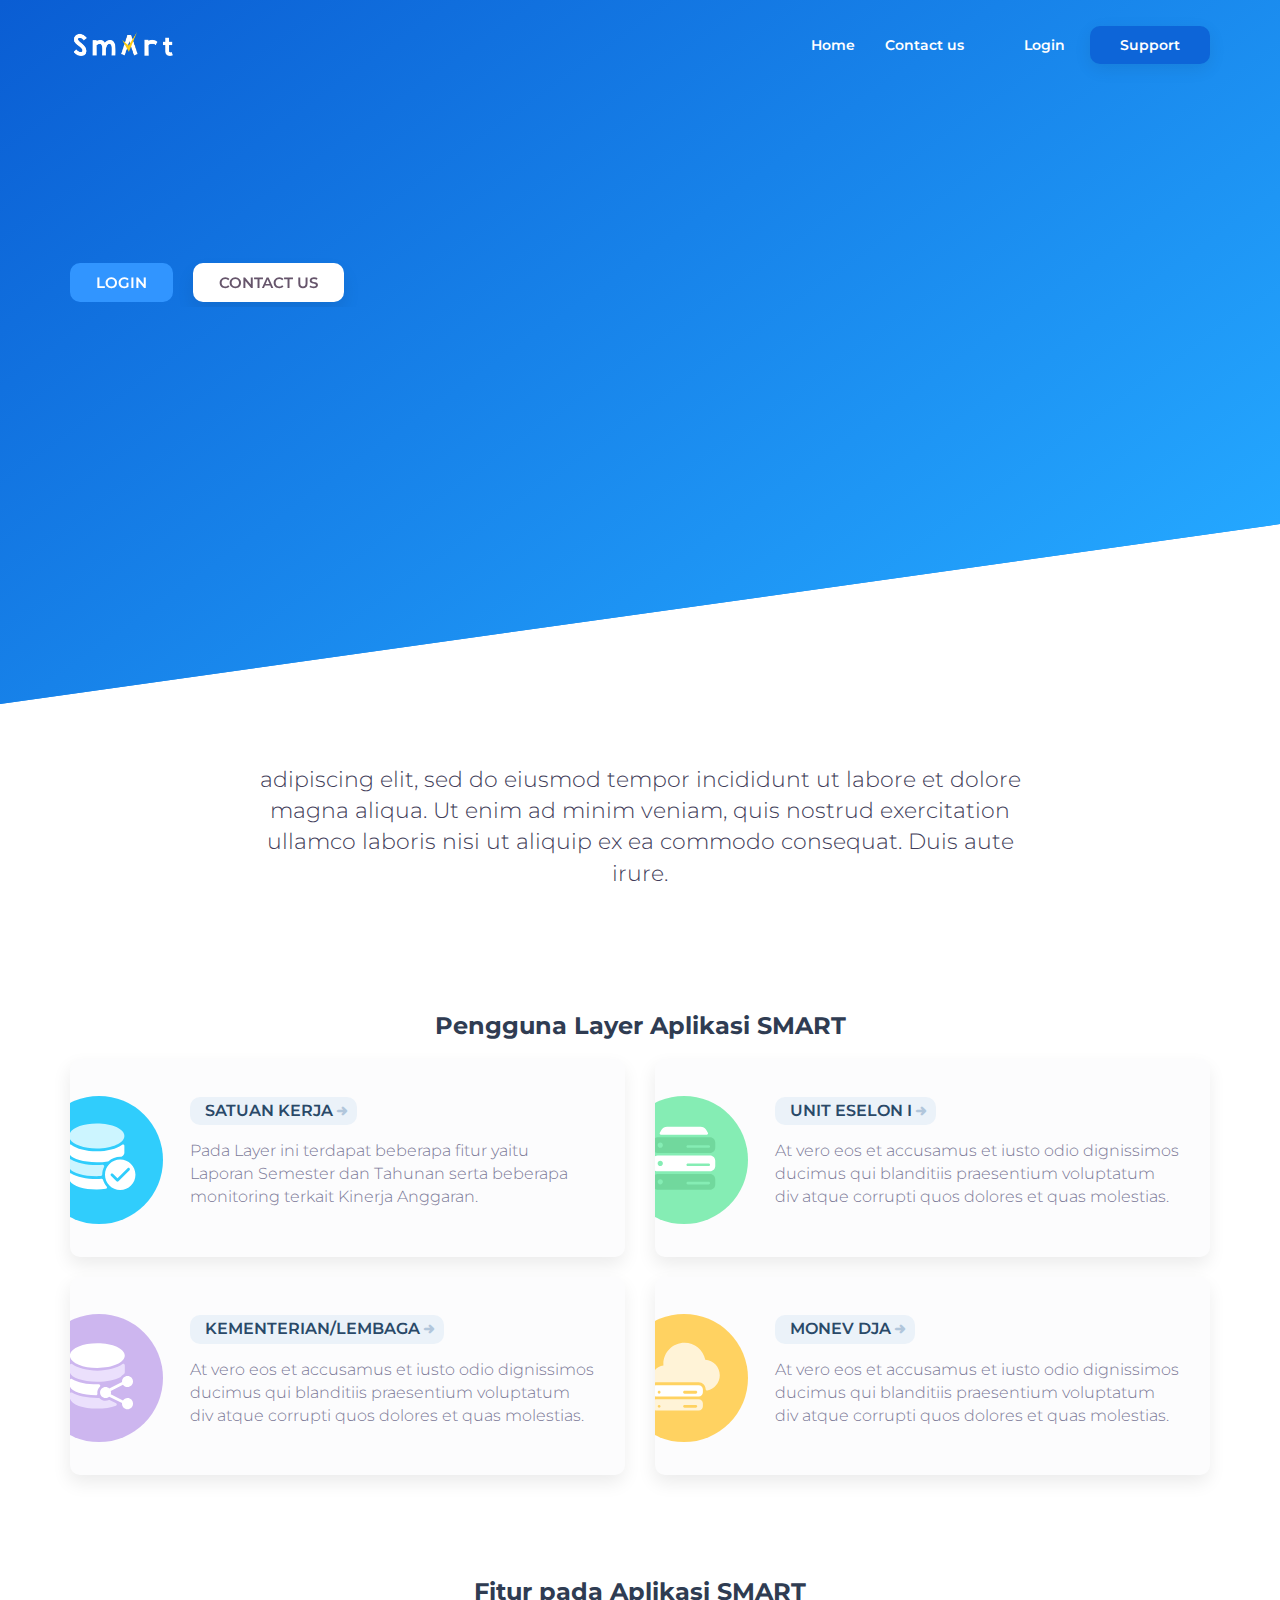
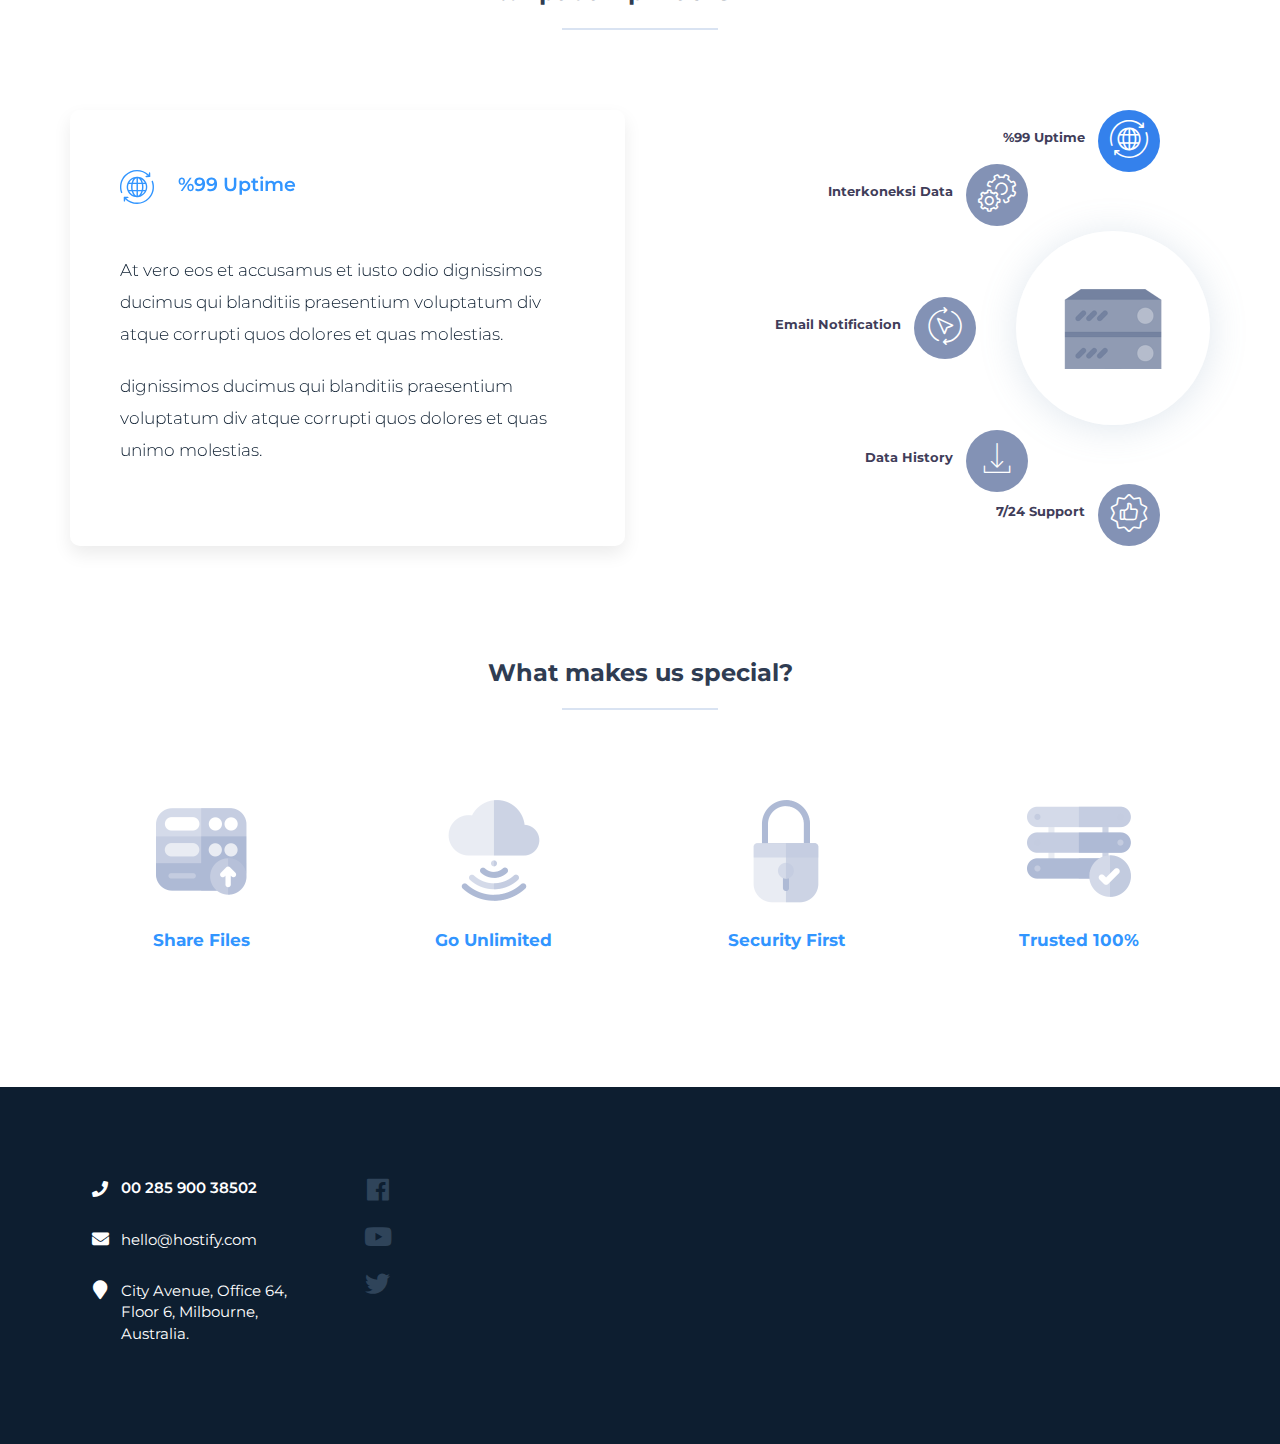
==== commit 3ae4dd9f: "Update index.html" ====
--- a/index.html
+++ b/index.html
@@ -86,6 +86,15 @@
         </div>
     </div>
 </div>
+<div id="info" class="container-fluid">
+    <div class="container">
+        <div class="row">
+            <div class="col-md-12">
+                <div class="info-text">adipiscing elit, sed do eiusmod tempor incididunt ut labore et dolore magna aliqua. Ut enim ad minim veniam, quis nostrud exercitation ullamco laboris nisi ut aliquip ex ea commodo consequat. Duis aute irure.</div>
+            </div>
+        </div>
+    </div>
+</div>
 <div id="services" class="container-fluid">
     <div class="container">
         <div class="row">
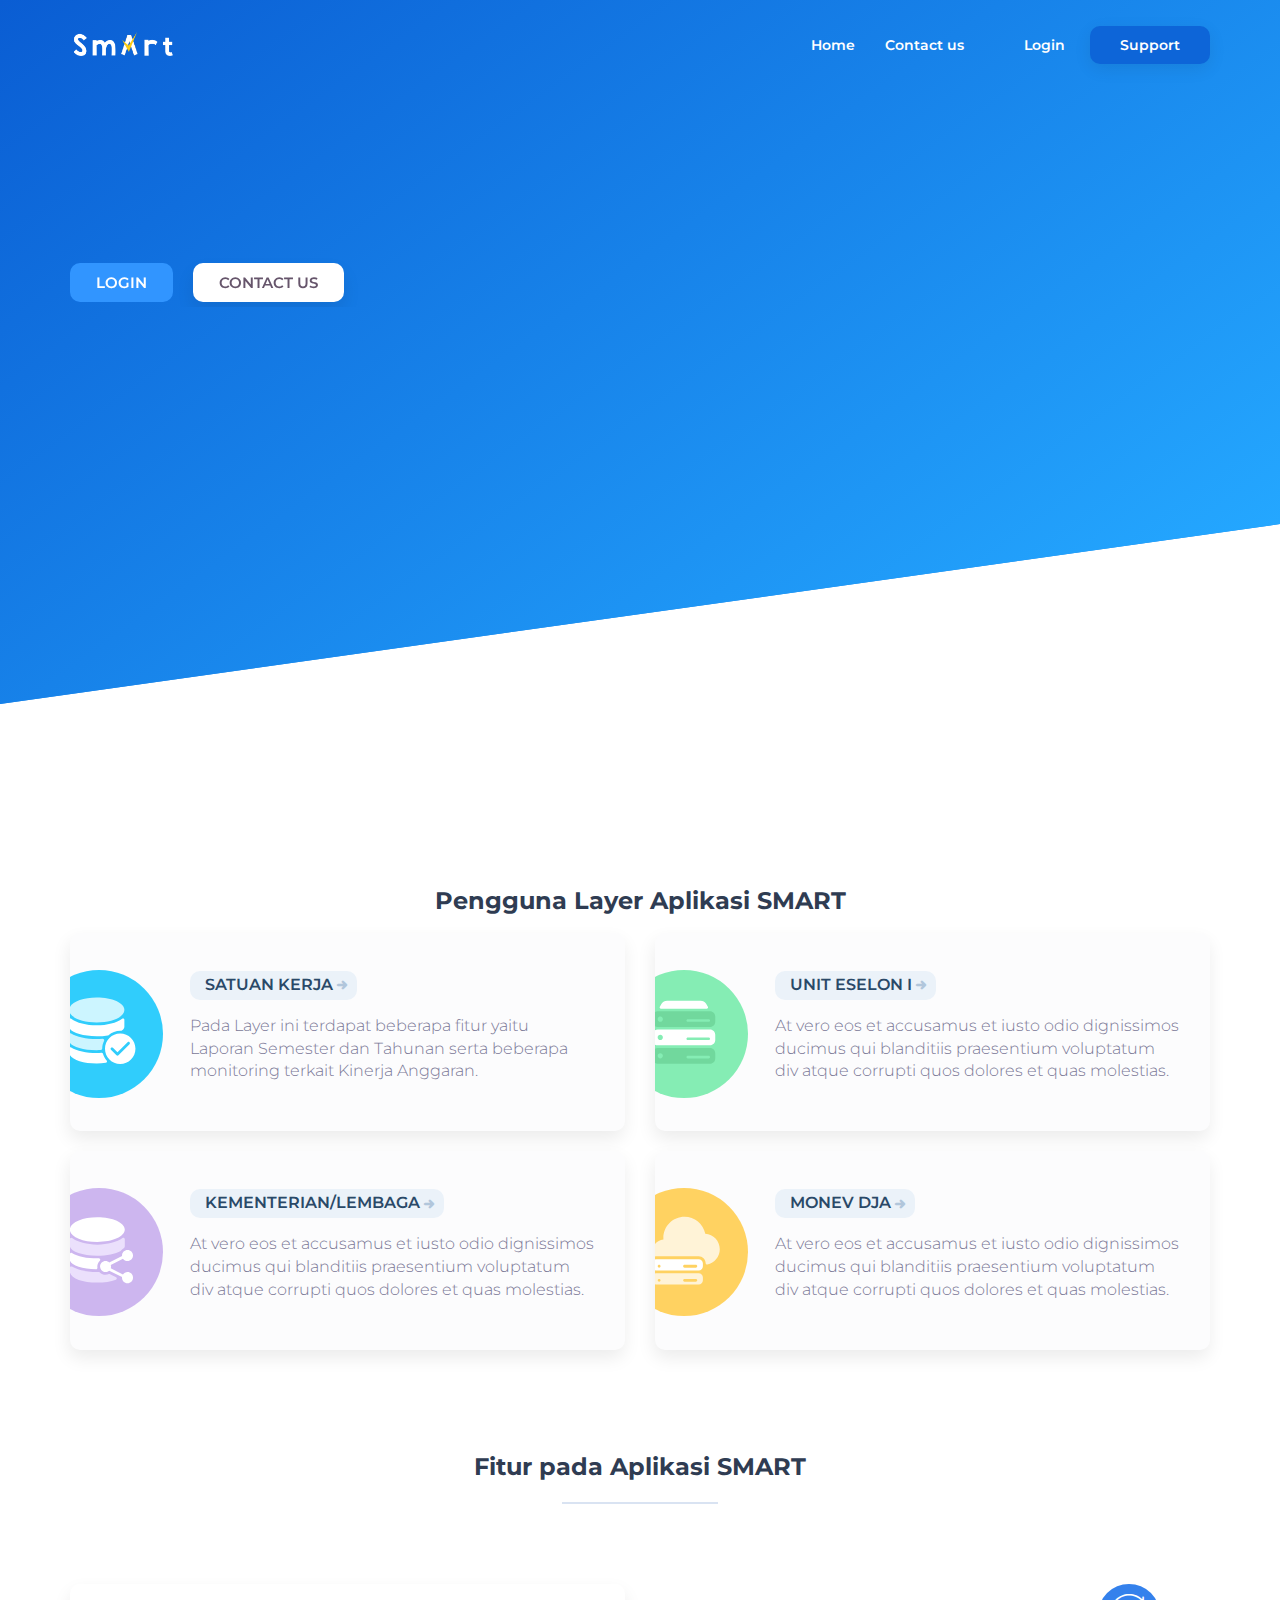
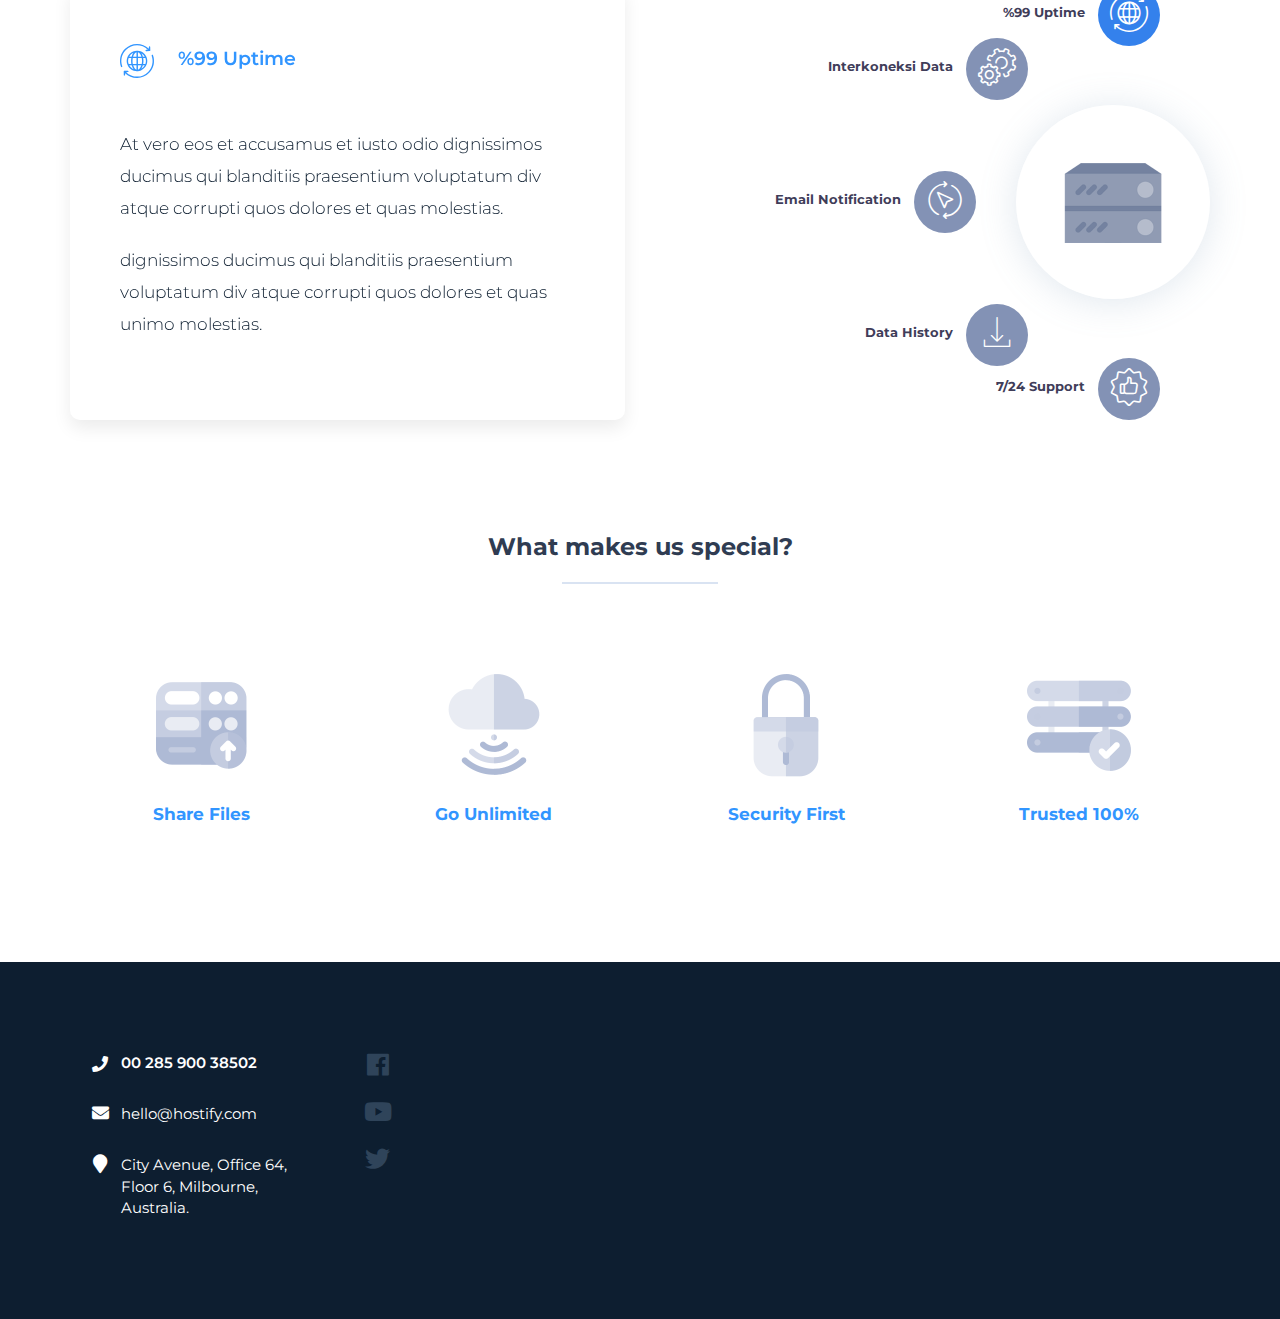
==== commit 5187863b: "Update index.html" ====
--- a/index.html
+++ b/index.html
@@ -90,7 +90,8 @@
     <div class="container">
         <div class="row">
             <div class="col-md-12">
-                <div class="info-text">adipiscing elit, sed do eiusmod tempor incididunt ut labore et dolore magna aliqua. Ut enim ad minim veniam, quis nostrud exercitation ullamco laboris nisi ut aliquip ex ea commodo consequat. Duis aute irure.</div>
+                <div class="info-text">
+                </div>
             </div>
         </div>
     </div>
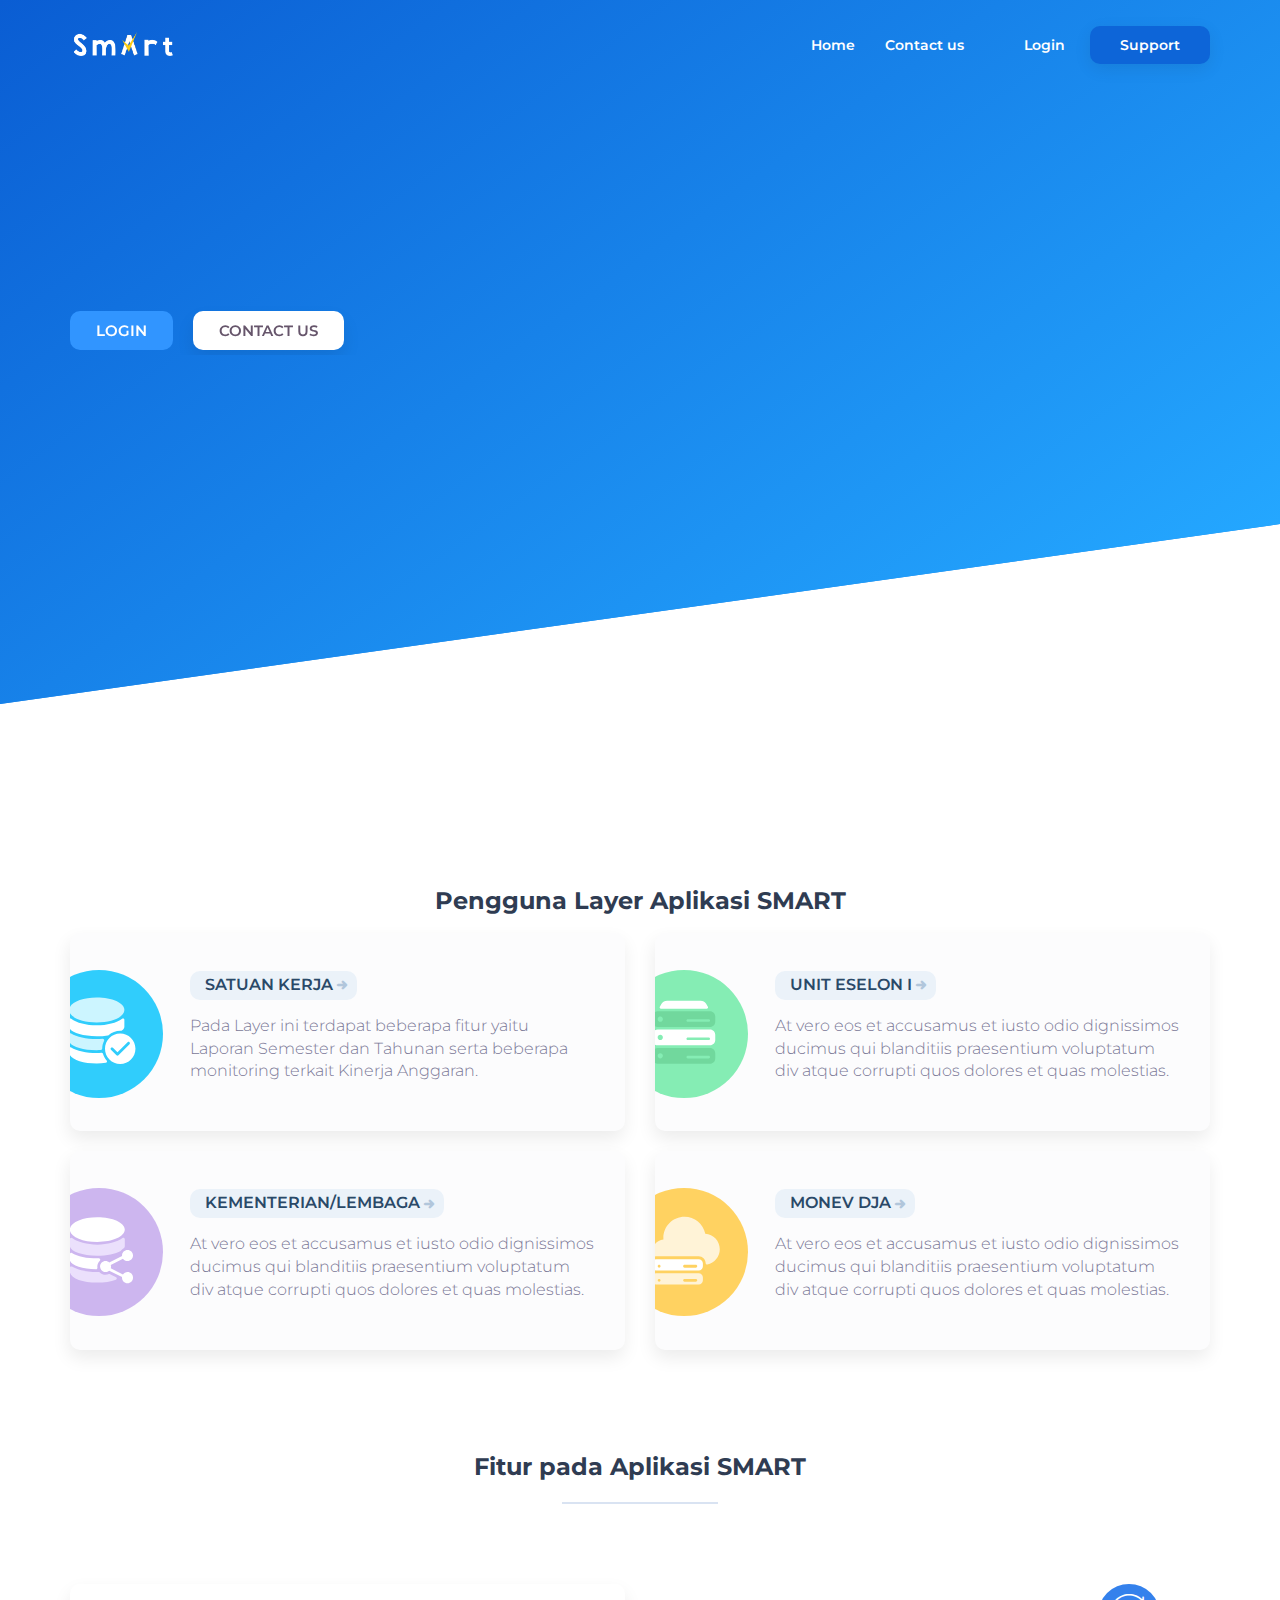
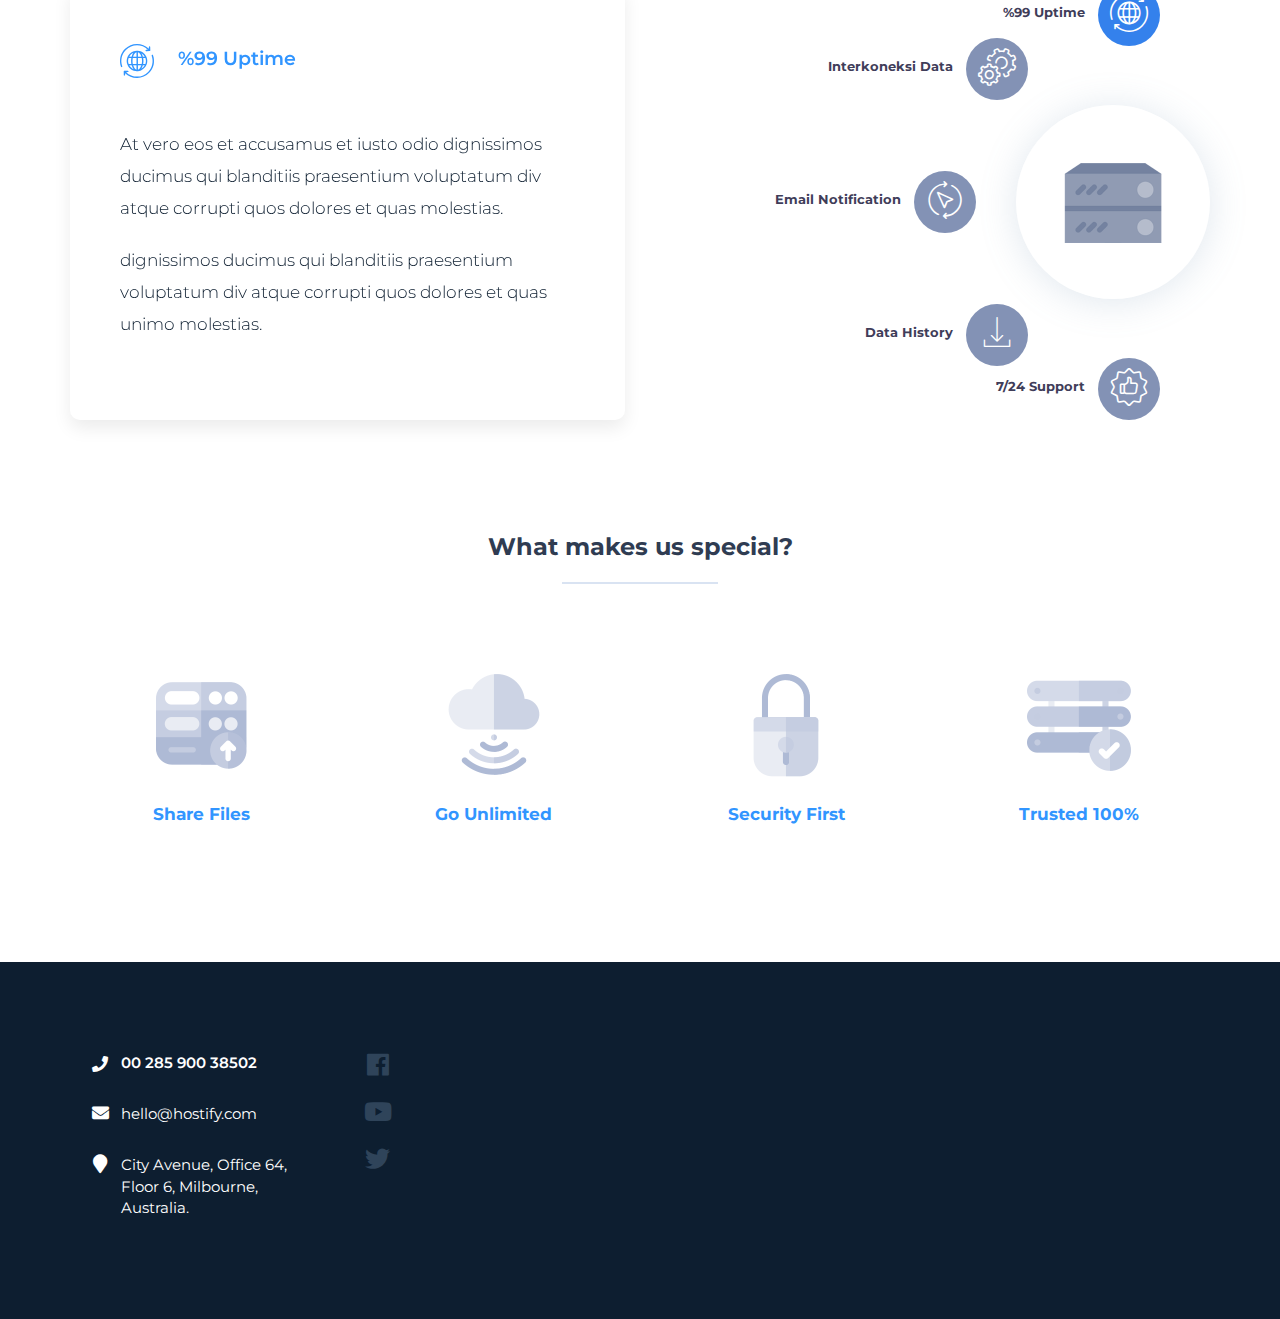
==== commit c91891cf: "Update index.html" ====
--- a/index.html
+++ b/index.html
@@ -69,6 +69,10 @@
                                     <div class="noti">
                                         <span class="badge">New</span><span class="text">Menu Monitoring Data Histori.</span>
                                     </div>
+                                     <br><br>
+                                    <div class="noti">
+                                        <span class="badge">New</span><span class="text">Menu Monitoring Data Histori.</span>
+                                    </div>
                                 </a>
                             </div>
                             <div class="spacer"></div>
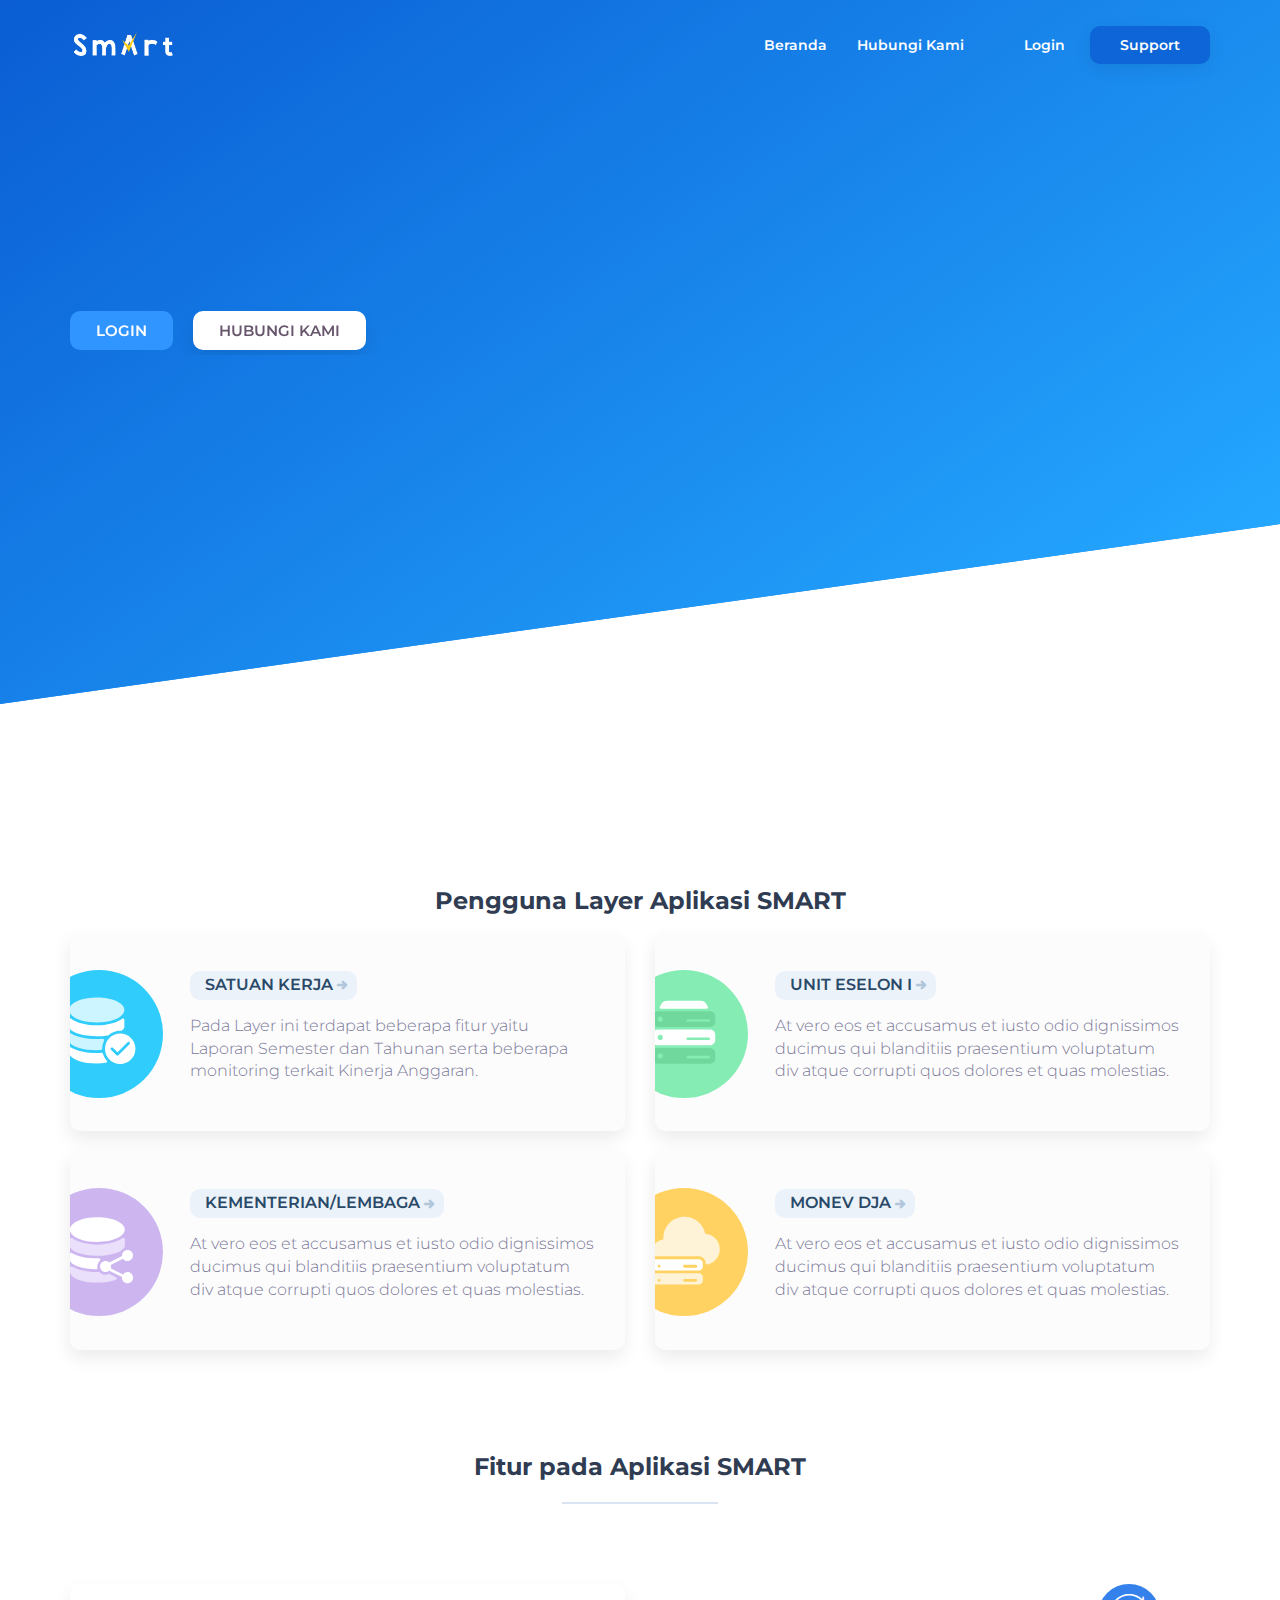
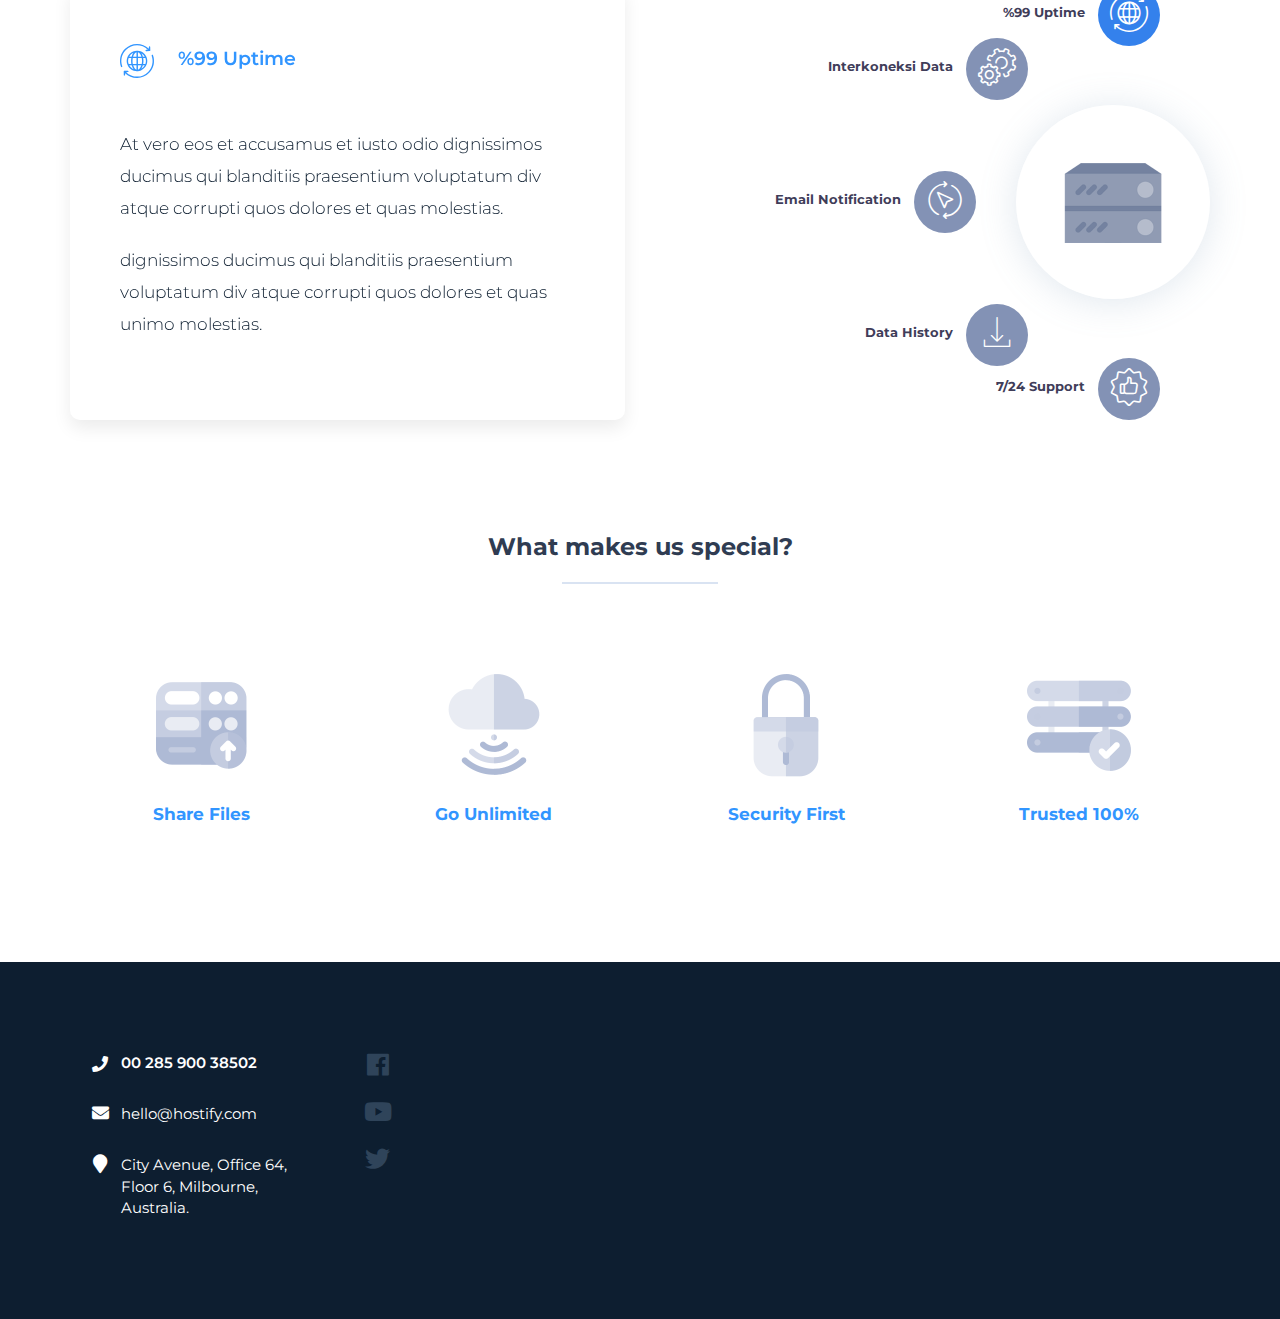
==== commit 6acadb20: "Update index.html" ====
--- a/index.html
+++ b/index.html
@@ -39,8 +39,8 @@
                         </div>
                         <div style="height: 1px;" role="main" aria-expanded="false" class="navbar-collapse collapse" id="bs">
                             <ul class="nav navbar-nav navbar-right">
-                                <li><a href="index.html">Home</a></li>
-                                <li><a href="contact.html">Contact us</a></li>
+                                <li><a href="index.html">Beranda</a></li>
+                                <li><a href="contact.html">Hubungi Kami</a></li>
                                 <li><a class="login-button" href="https://monev.kemenkeu.go.id/">Login</a></li>
                                 <li class="support-button-holder support-dropdown">
                                     <a class="support-button" href="#">Support</a>
@@ -71,14 +71,14 @@
                                     </div>
                                      <br><br>
                                     <div class="noti">
-                                        <span class="badge">New</span><span class="text">Menu Monitoring Data Histori.</span>
+                                        <span class="badge">New</span><span class="text">Menu Monitoring RVRO Bulanan.</span>
                                     </div>
                                 </a>
                             </div>
                             <div class="spacer"></div>
                         
                             <div class="btn-holder">
-                                <a href="https://monev.kemenkeu.go.id/" class="ybtn ybtn-header-color">Login</a><a href="contact.html" class="ybtn ybtn-white ybtn-shadow">Contact Us</a>
+                                <a href="https://monev.kemenkeu.go.id/" class="ybtn ybtn-header-color">Login</a><a href="contact.html" class="ybtn ybtn-white ybtn-shadow">Hubungi Kami</a>
                             </div>
                         </div>
                     </div>
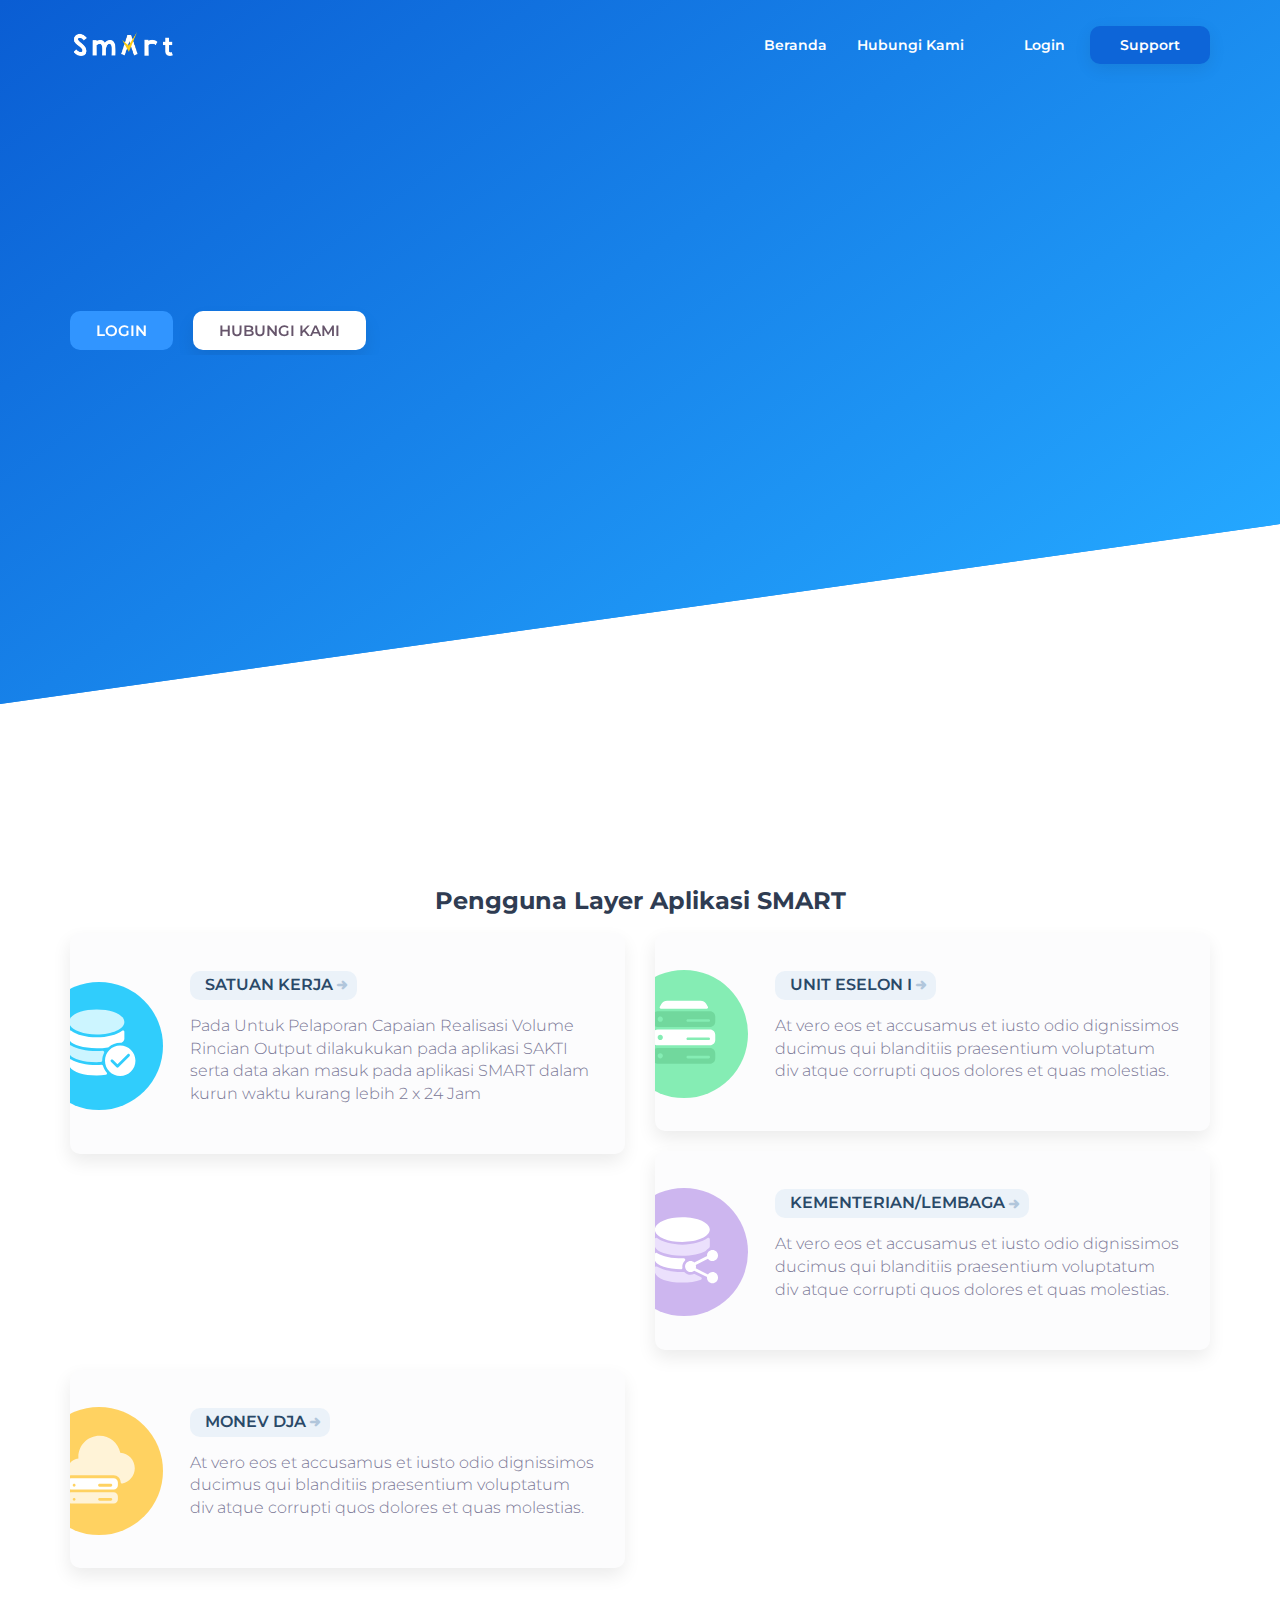
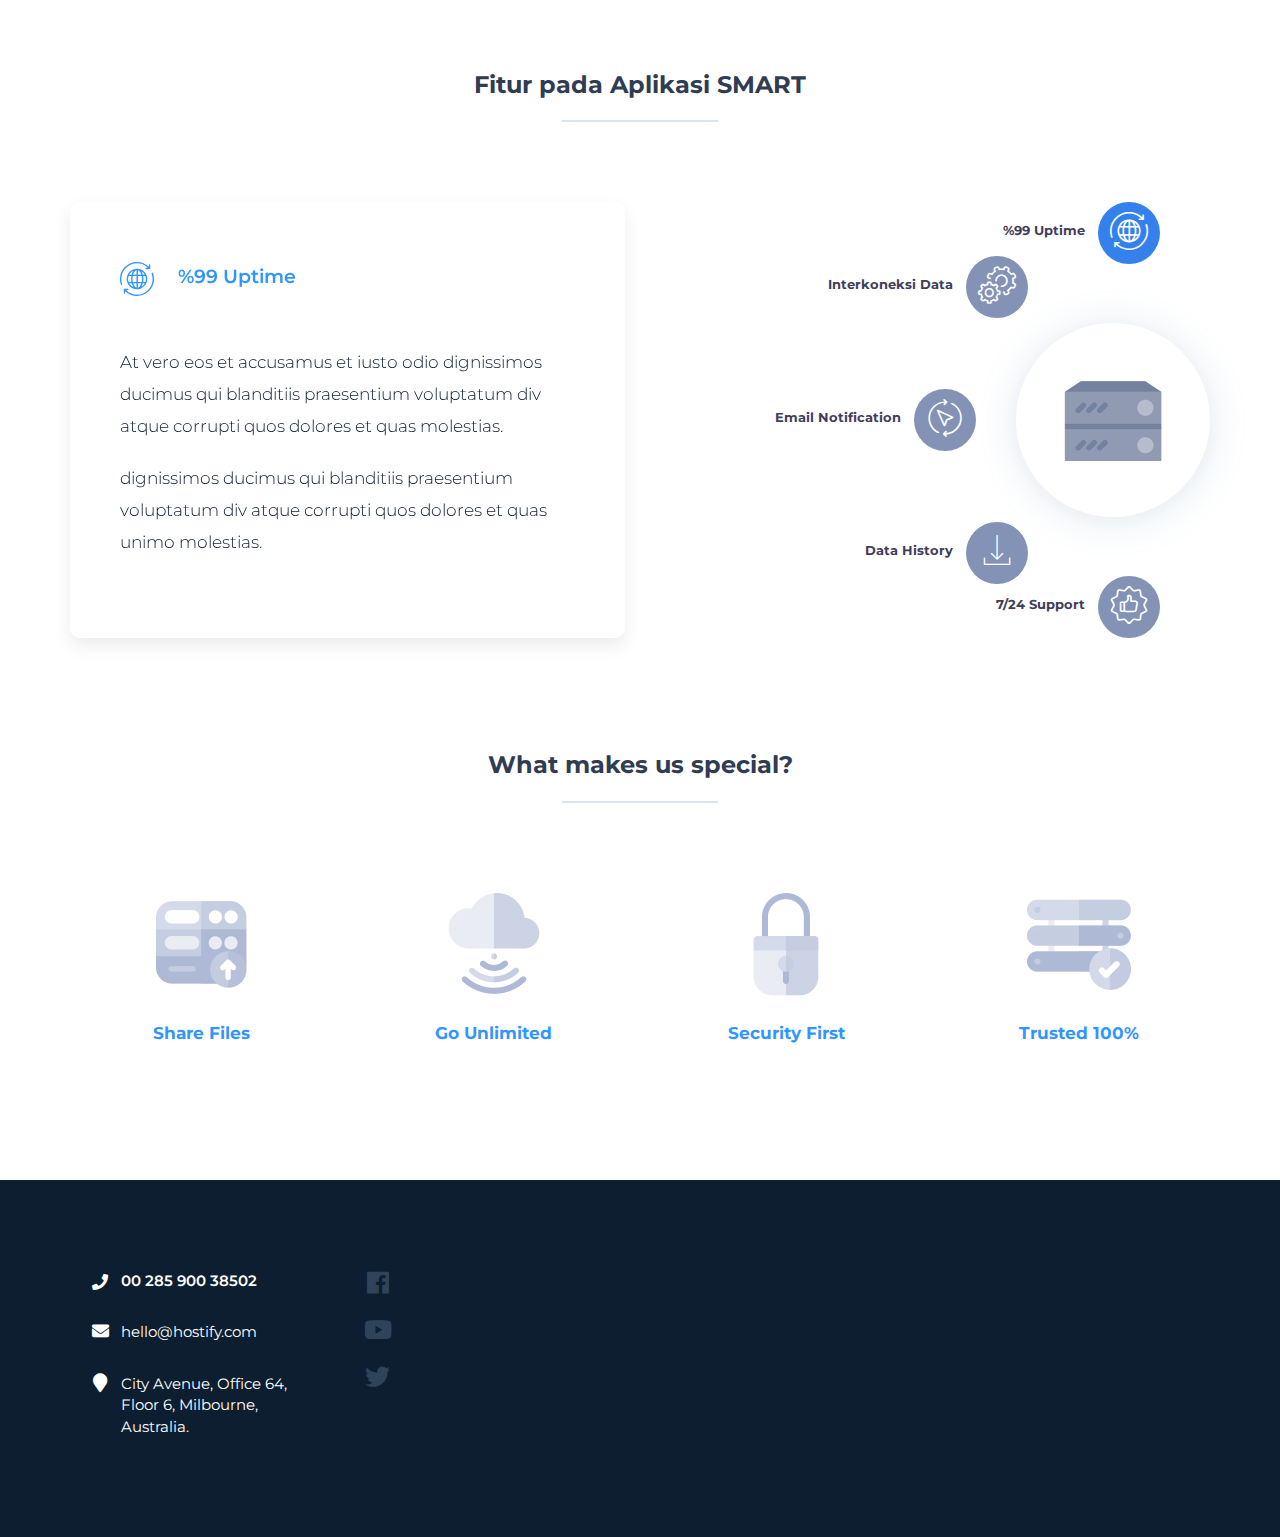
==== commit 57aead0e: "Update index.html" ====
--- a/index.html
+++ b/index.html
@@ -115,7 +115,8 @@
                     </div>
                     <div class="service-title"><a href="#">Satuan Kerja</a></div>
                     <div class="service-details">
-                        <p>Pada Layer ini terdapat beberapa fitur yaitu Laporan Semester dan Tahunan serta beberapa monitoring terkait Kinerja Anggaran.</p>
+                        <p>Pada Untuk Pelaporan Capaian Realisasi Volume Rincian Output
+                        dilakukukan pada aplikasi SAKTI serta data akan masuk pada aplikasi SMART dalam kurun waktu kurang lebih 2 x 24 Jam</p>
                     </div>
                 </div>
             </div>
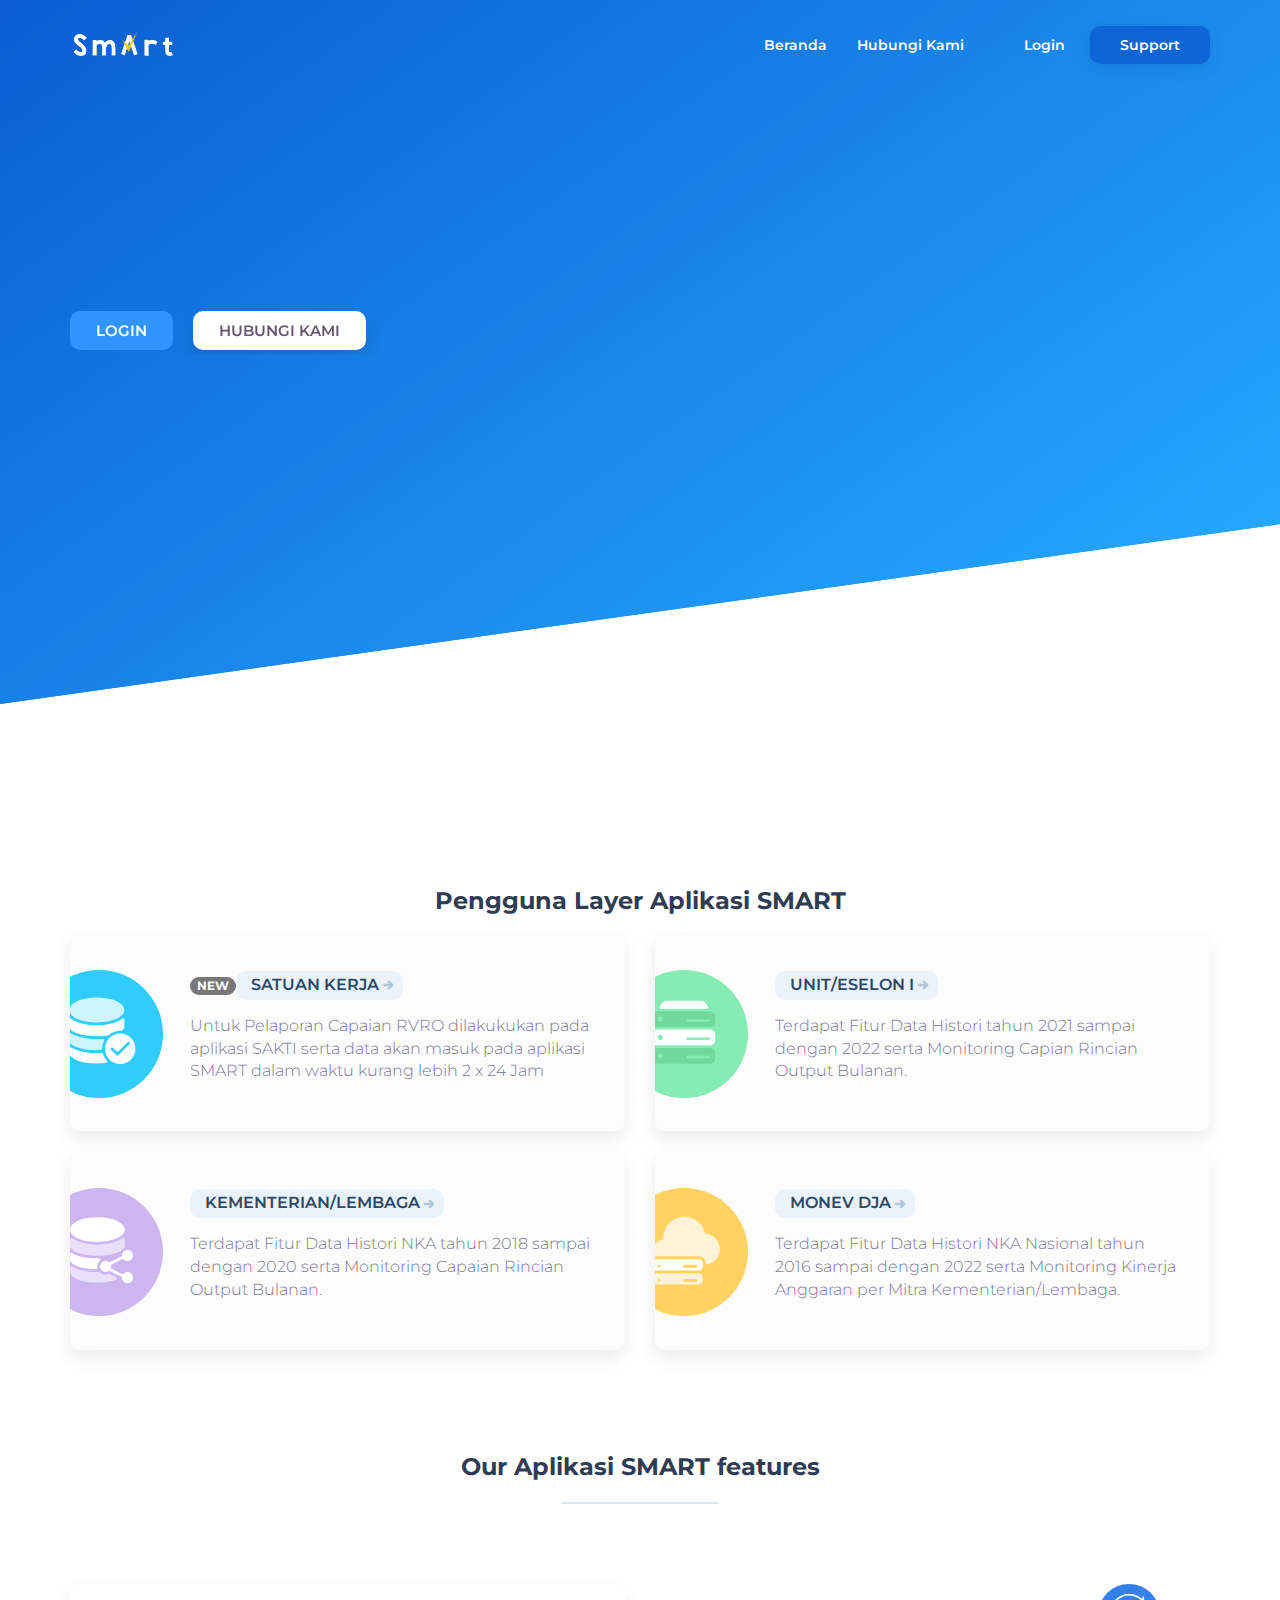
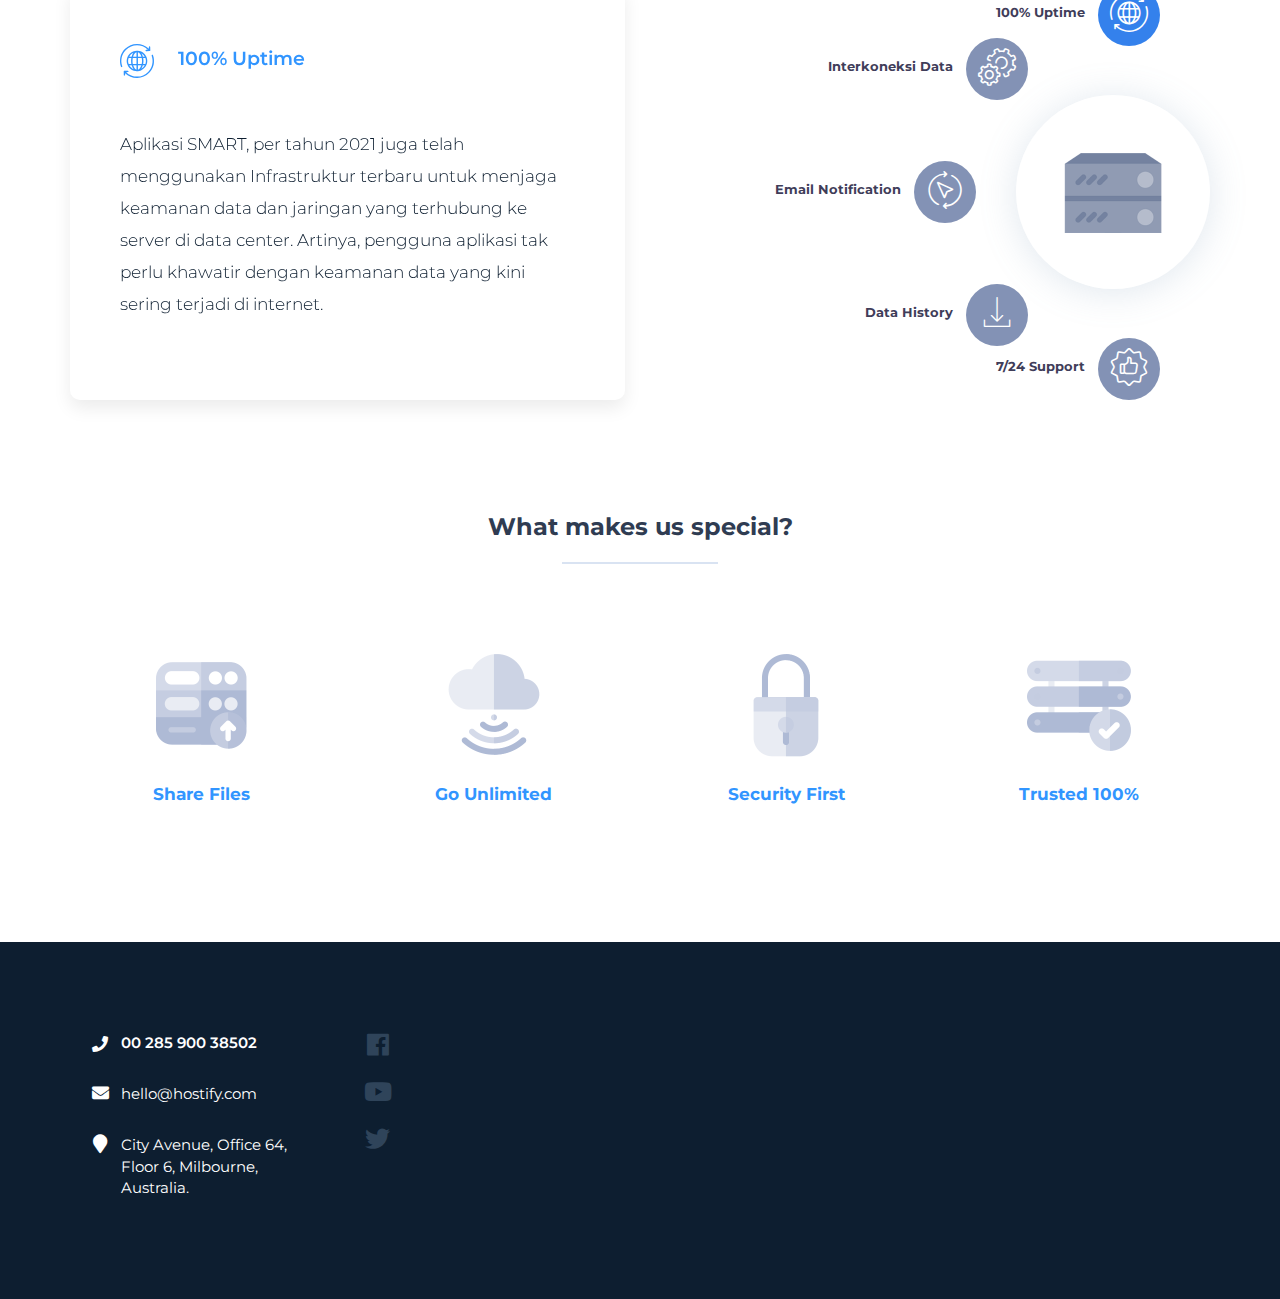
==== commit 41ae0527: "Update index.html" ====
--- a/index.html
+++ b/index.html
@@ -113,10 +113,11 @@
                     <div class="service-icon">
                         <img src="images/service-icon1.svg" alt="">
                     </div>
-                    <div class="service-title"><a href="#">Satuan Kerja</a></div>
+                    <div class="service-title"><span class="badge">New</span><a href="webhosting.html">Satuan Kerja</a></div>
                     <div class="service-details">
-                        <p>Pada Untuk Pelaporan Capaian Realisasi Volume Rincian Output
-                        dilakukukan pada aplikasi SAKTI serta data akan masuk pada aplikasi SMART dalam kurun waktu kurang lebih 2 x 24 Jam</p>
+                        <p>Untuk Pelaporan Capaian RVRO
+                            dilakukukan pada aplikasi SAKTI serta data akan masuk pada 
+                            aplikasi SMART dalam waktu kurang lebih 2 x 24 Jam</p>
                     </div>
                 </div>
             </div>
@@ -125,11 +126,10 @@
                     <div class="service-icon">
                         <img src="images/service-icon2.svg" alt="">
                     </div>
-                    <div class="service-title"><a href="#">Unit Eselon I</a></div>
+                    <div class="service-title"><a href="#">Unit/Eselon I</a></div>
                     <div class="service-details">
-                        <p>At vero eos et accusamus et iusto odio dignissimos
-ducimus qui blanditiis praesentium voluptatum div
-atque corrupti quos dolores et quas molestias.</p>
+                        <p>Terdapat Fitur Data Histori tahun 2021 sampai dengan 2022 
+                            serta Monitoring Capian Rincian Output Bulanan.</p>
                     </div>
                 </div>
             </div>
@@ -138,11 +138,10 @@
                     <div class="service-icon">
                         <img src="images/service-icon3.svg" alt="">
                     </div>
-                    <div class="service-title"><a href="#">Kementerian/Lembaga</a></div>
+                    <div class="service-title"><a href="vpshosting.html">Kementerian/Lembaga</a></div>
                     <div class="service-details">
-                        <p>At vero eos et accusamus et iusto odio dignissimos
-ducimus qui blanditiis praesentium voluptatum div
-atque corrupti quos dolores et quas molestias.</p>
+                        <p>Terdapat Fitur Data Histori NKA tahun 2018 sampai dengan 2020 
+                            serta Monitoring Capaian Rincian Output Bulanan.</p>
                     </div>
                 </div>
             </div>
@@ -151,11 +150,10 @@
                     <div class="service-icon">
                         <img src="images/service-icon4.svg" alt="">
                     </div>
-                    <div class="service-title"><a href="#">Monev DJA</a></div>
+                    <div class="service-title"><a href="cloudhosting.html">Monev DJA</a></div>
                     <div class="service-details">
-                        <p>At vero eos et accusamus et iusto odio dignissimos
-ducimus qui blanditiis praesentium voluptatum div
-atque corrupti quos dolores et quas molestias.</p>
+                        <p>Terdapat Fitur Data Histori NKA Nasional tahun 2016 sampai dengan 2022 serta Monitoring Kinerja
+                            Anggaran per Mitra Kementerian/Lembaga.</p>
                     </div>
                 </div>
             </div>
@@ -166,7 +164,7 @@
     <div class="container">
         <div class="row">
             <div class="col-xs-12">
-                <div class="row-title">Fitur pada Aplikasi SMART</div>
+                <div class="row-title">Our Aplikasi SMART features</div>
                 <div class="row-subtitle"></div>
             </div>
         </div>
@@ -179,7 +177,7 @@
                     <div class="feature-icon-holder feature-icon-holder1 opened" data-id="1">
                         <div class="animation-holder"><div class="special-gradiant"></div></div>
                         <div class="feature-icon"><i class="htfy htfy-worldwide"></i></div>
-                        <div class="feature-title">%99 Uptime</div>
+                        <div class="feature-title">100% Uptime</div>
                     </div>
                     <div class="feature-icon-holder feature-icon-holder2" data-id="2">
                         <div class="animation-holder"><div class="special-gradiant"></div></div>
@@ -208,16 +206,12 @@
                     <div class="feature-box feature-d1 show-details">
                         <div class="feature-title-holder">
                             <span class="feature-icon"><i class="htfy htfy-worldwide"></i></span>
-                            <span class="feature-title">%99 Uptime</span>
-                        </div>
-                        <div class="feature-details">
-                            <p>At vero eos et accusamus et iusto odio dignissimos
-                                ducimus qui blanditiis praesentium voluptatum div
-                                atque corrupti quos dolores et quas molestias.</p>
-
-                            <p>dignissimos ducimus qui blanditiis praesentium
-                                voluptatum div atque corrupti quos dolores et quas
-                                unimo molestias.</p>
+                            <span class="feature-title">100% Uptime</span>
+                        </div>
+                        <div class="feature-details">
+                            <p>Aplikasi SMART, per tahun 2021 juga telah menggunakan Infrastruktur terbaru untuk menjaga keamanan data dan jaringan 
+                                yang terhubung ke server di data center. Artinya, pengguna aplikasi tak perlu khawatir dengan keamanan data yang kini sering 
+                                terjadi di internet.</p>
                         </div>
                     </div>
                     <div class="feature-box feature-d2">
@@ -226,13 +220,14 @@
                             <span class="feature-title">Interkoneksi Data</span>
                         </div>
                         <div class="feature-details">
-                            <p>At vero eos et accusamus et iusto odio dignissimos
-                                ducimus qui blanditiis praesentium voluptatum div
-                                atque corrupti quos dolores et quas molestias.</p>
+                            <p>Dengan perkembangan teknologi informasi saat ini Aplikasi SMART juga sudah memiliki fitur 
+                                APISMART yang dapat digunakan kementerian/lembaga untuk integrasi data yang ada dalam aplikasi SMART 
+                                ke dalam aplikasi monev kementerian/lembaga. </p>
+                            
+                            <p>Selain itu APISMART juga dapat mengintegrasikan pengisian capaian 
+                                kinerja kementerian/lembaga. Sesuai dengan level yang ada pada aplikasi SMART​.</p>
 
-                            <p>dignissimos ducimus qui blanditiis praesentium
-                                voluptatum div atque corrupti quos dolores et quas
-                                unimo molestias.</p>
+                           
                         </div>
                     </div>
                     <div class="feature-box feature-d3">
@@ -241,13 +236,9 @@
                             <span class="feature-title">Email Notification</span>
                         </div>
                         <div class="feature-details">
-                            <p>At vero eos et accusamus et iusto odio dignissimos
-                                ducimus qui blanditiis praesentium voluptatum div
-                                atque corrupti quos dolores et quas molestias.</p>
-
-                            <p>dignissimos ducimus qui blanditiis praesentium
-                                voluptatum div atque corrupti quos dolores et quas
-                                unimo molestias.</p>
+                            <p>Fitur Email Notification pada aplikasi SMART untuk memberikan pemberitahuan
+                                kepada operator untuk melakukan pengisian capian dan validasi data capaian
+                                apabila terdapat data anomali.</p>
                         </div>
                     </div>
                     <div class="feature-box feature-d4">
@@ -256,13 +247,8 @@
                             <span class="feature-title">Data History</span>
                         </div>
                         <div class="feature-details">
-                            <p>At vero eos et accusamus et iusto odio dignissimos
-                                ducimus qui blanditiis praesentium voluptatum div
-                                atque corrupti quos dolores et quas molestias.</p>
-
-                            <p>dignissimos ducimus qui blanditiis praesentium
-                                voluptatum div atque corrupti quos dolores et quas
-                                unimo molestias.</p>
+                            <p>Pada aplikasi SMART terdapat fitur Data Histori Tahun Anggaran 2021 
+                                sampai dengan 2023 pada seluruh layer.</p>
                         </div>
                     </div>
                     <div class="feature-box feature-d5">
@@ -271,13 +257,13 @@
                             <span class="feature-title">7/24 Support</span>
                         </div>
                         <div class="feature-details">
-                            <p>At vero eos et accusamus et iusto odio dignissimos
-                                ducimus qui blanditiis praesentium voluptatum div
-                                atque corrupti quos dolores et quas molestias.</p>
-
-                            <p>dignissimos ducimus qui blanditiis praesentium
-                                voluptatum div atque corrupti quos dolores et quas
-                                unimo molestias.</p>
+                            <p>Tim SMART Support selalu siap sedia 24 jam 
+                                untuk memastikan pengguna bisa mendapatkan solusi atas 
+                                masalah pelaporan kinerja anggaran yang mereka alami.</p>
+                            <p>pengguna aplikasi SMART dapat menggunakan layanan SAPA Anggaran pada media berikut:<br>
+                                Telp. 14090 ext.2 dan atau
+                                WA. <b>08118300931</b><br>
+                                Alamat Surel : sapa.anggaran@kemenkeu.go.id</p>
                         </div>
                     </div>
 
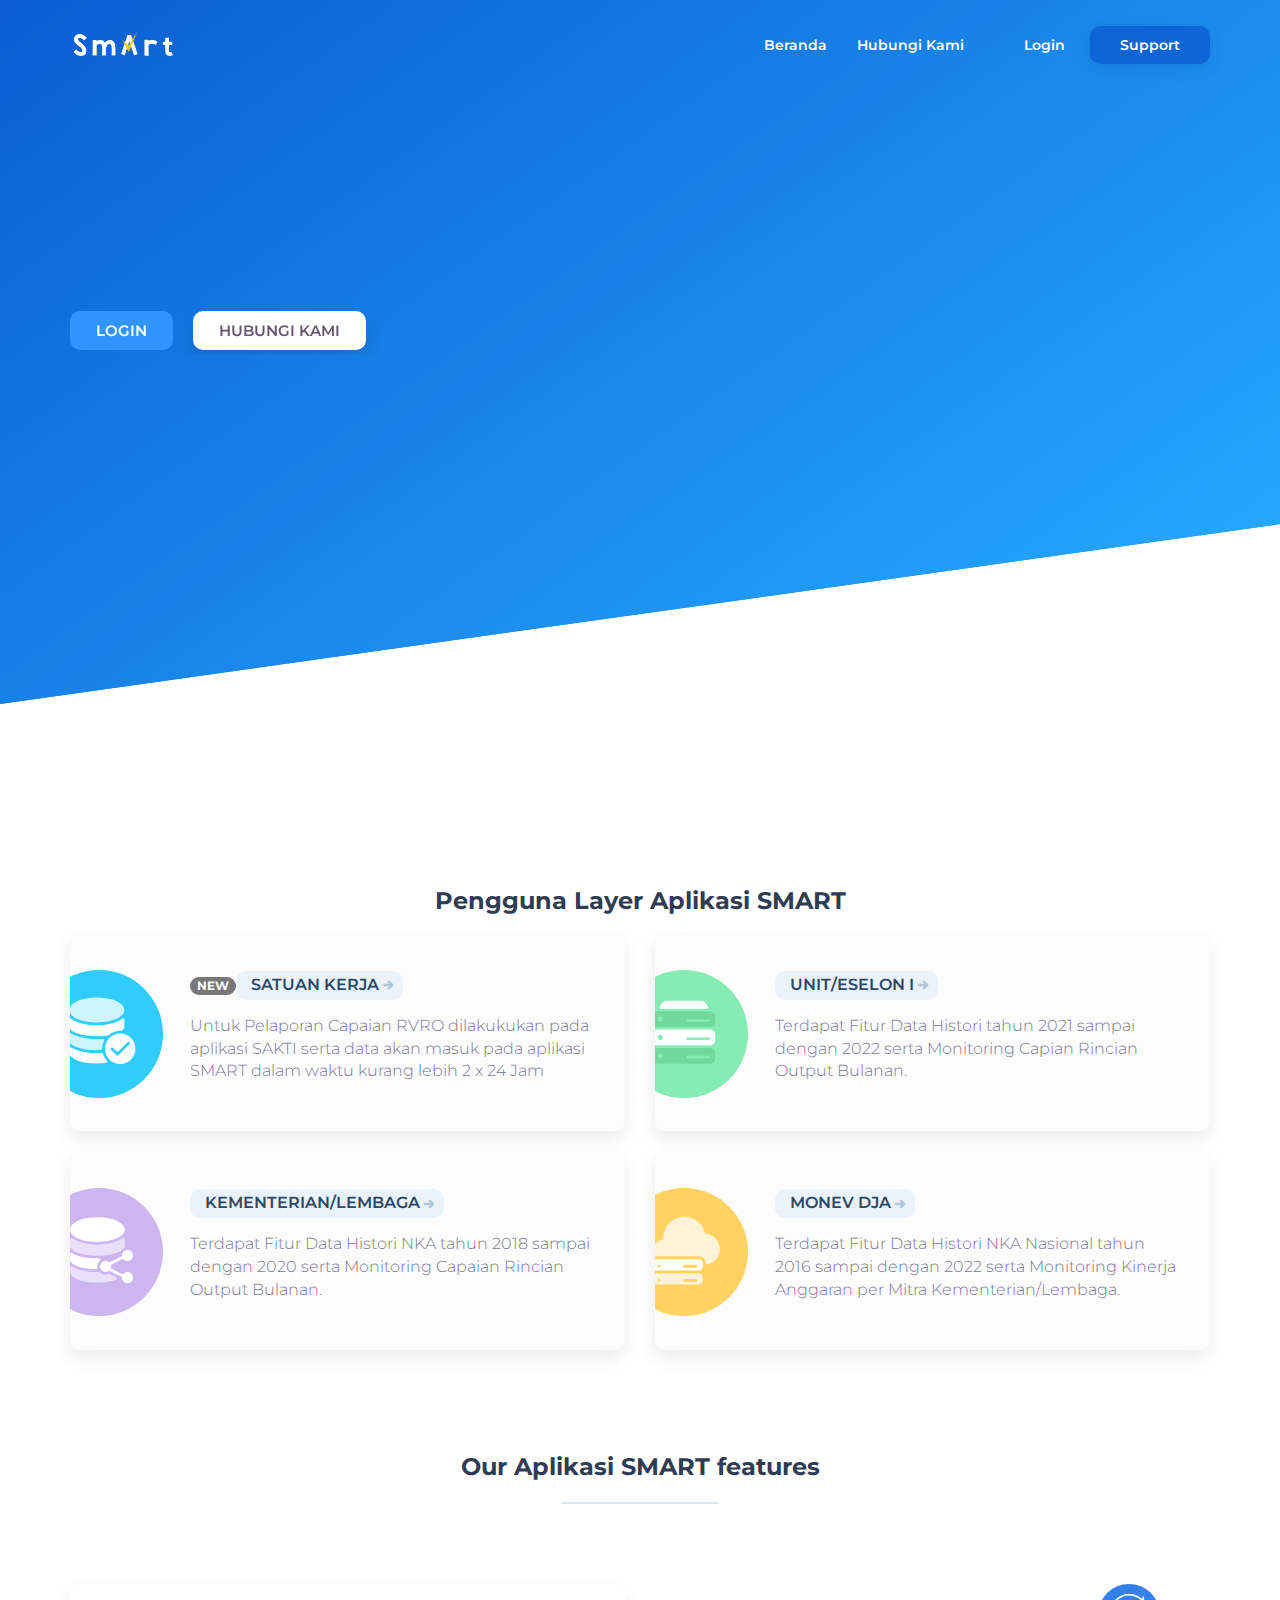
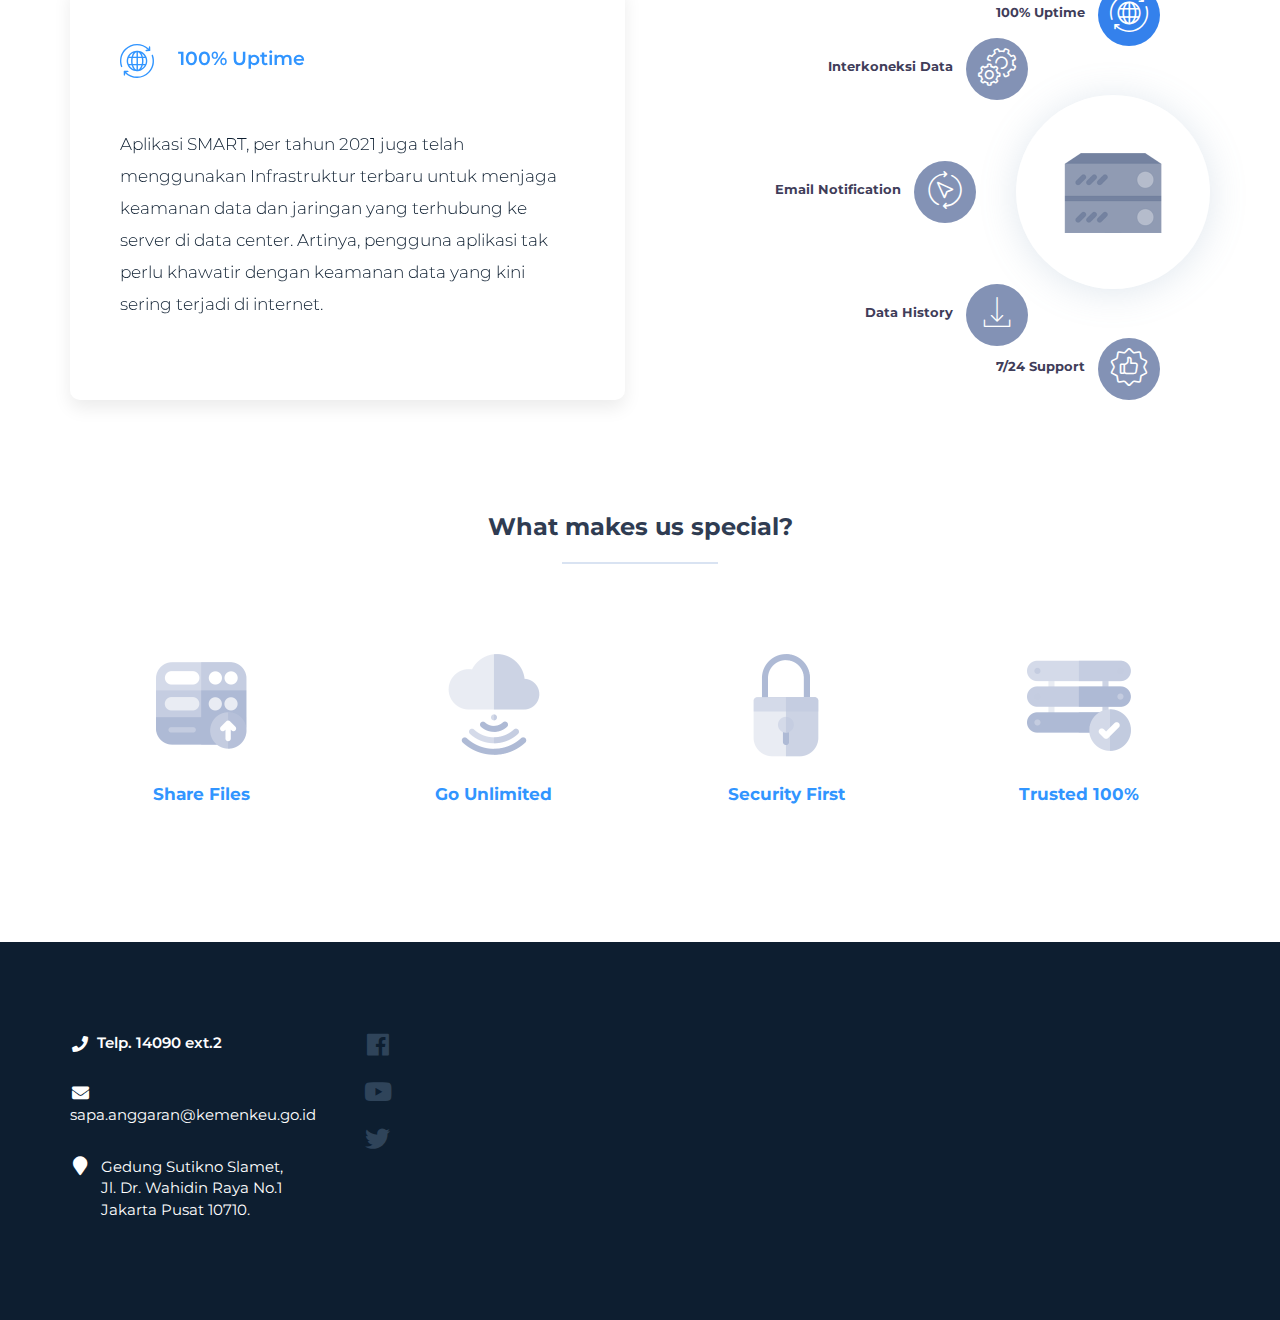
==== commit 5366a189: "Update index.html" ====
--- a/index.html
+++ b/index.html
@@ -321,13 +321,13 @@
         <div class="row">
             <div class="col-xs-6 col-sm-4 col-md-3">
                 <div class="address-holder">
-                    <div class="phone"><i class="fas fa-phone"></i> 00 285 900 38502</div>
-                    <div class="email"><i class="fas fa-envelope"></i> hello@hostify.com</div>
+                    <div class="phone"><i class="fas fa-phone"></i>Telp. 14090 ext.2</div>
+                    <div class="email"><i class="fas fa-envelope"></i>sapa.anggaran@kemenkeu.go.id</div>
                     <div class="address">
                         <i class="fas fa-map-marker"></i> 
-                        <div>City Avenue, Office 64,<br>
-                            Floor 6,  Milbourne,<br>
-                            Australia.</div>
+                        <div>Gedung Sutikno Slamet,<br>
+                             Jl. Dr. Wahidin Raya No.1<br>
+                            Jakarta Pusat 10710.</div>
                     </div>
                 </div>
             </div>
